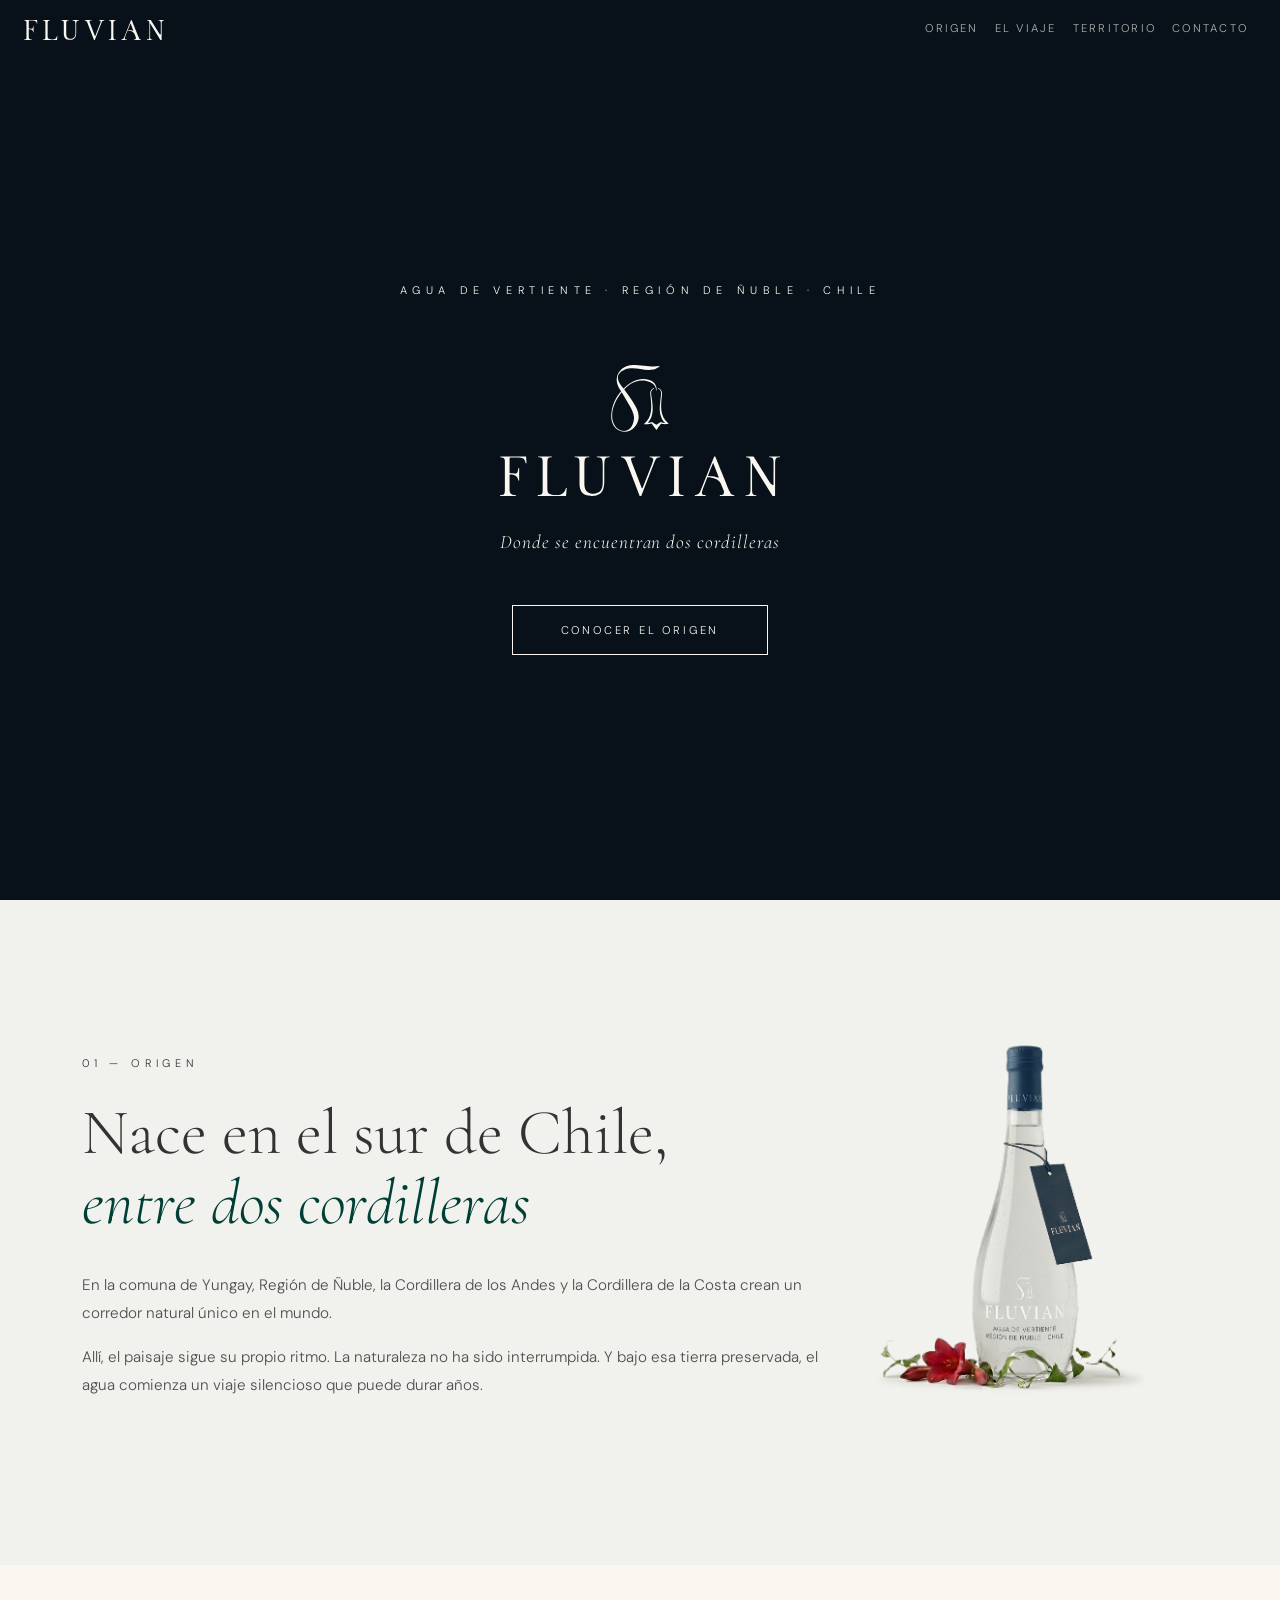
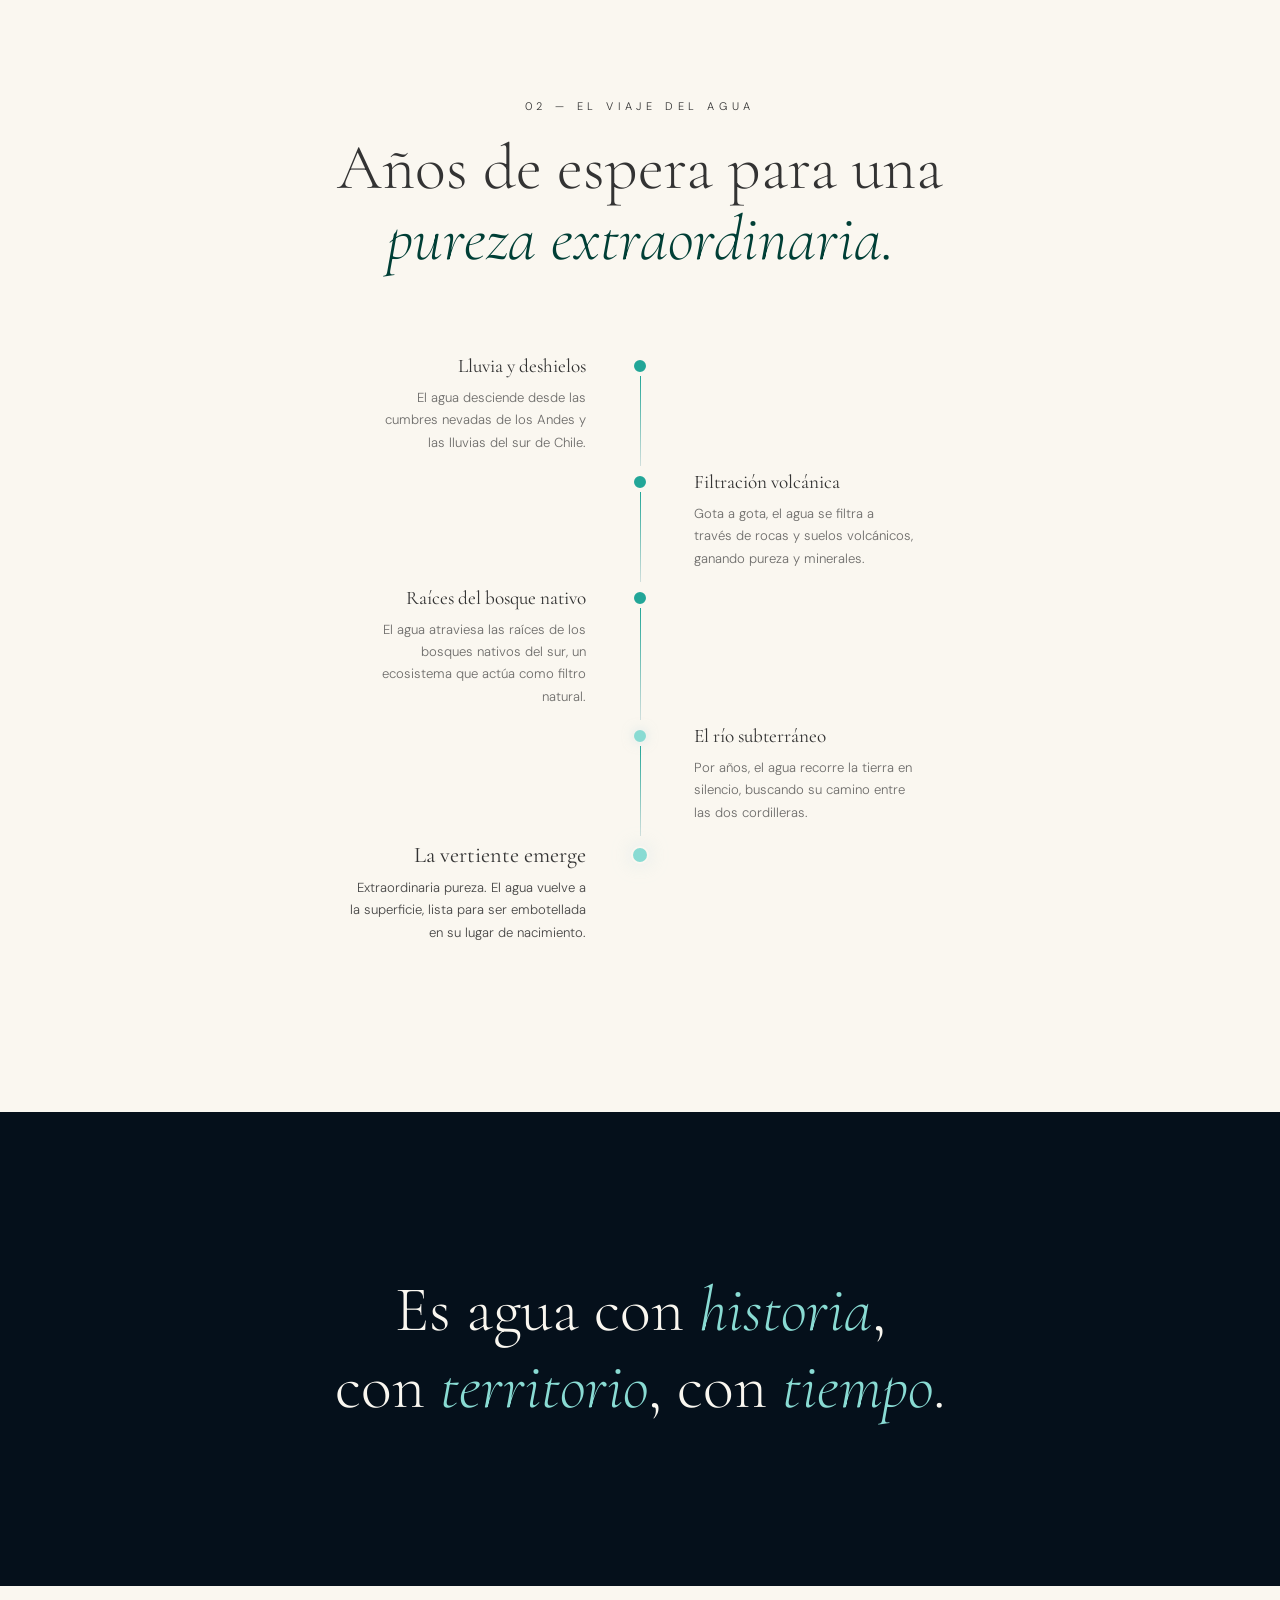
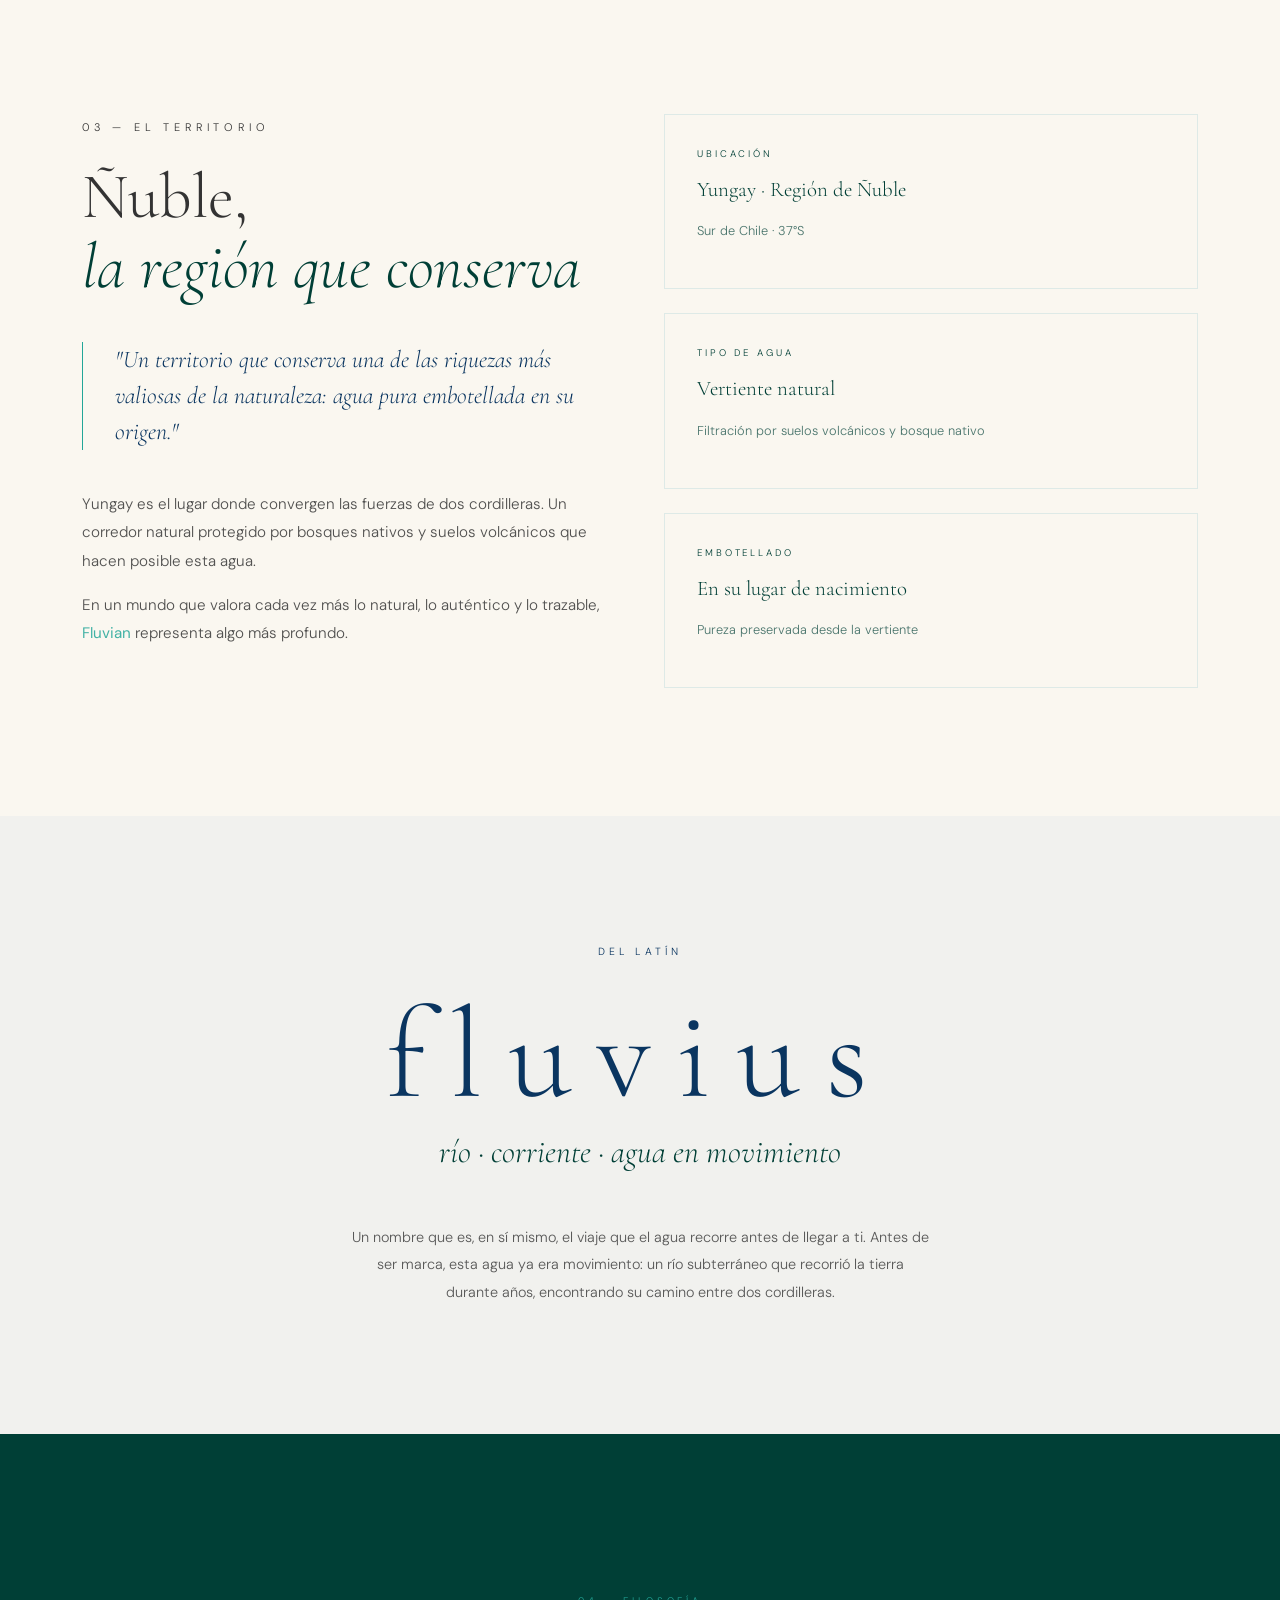
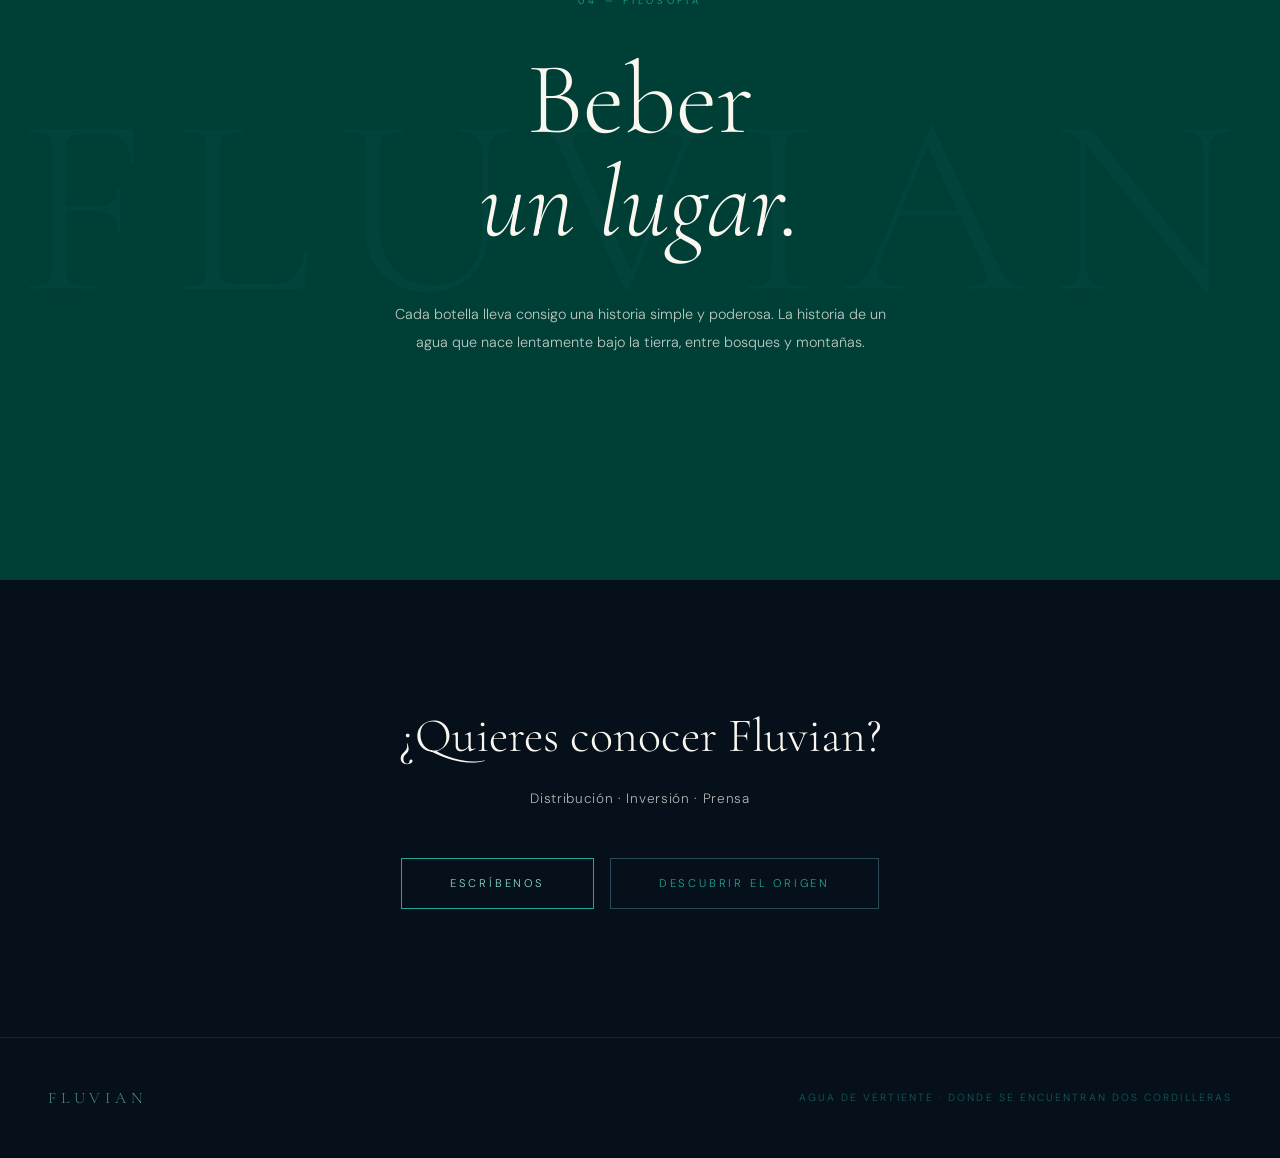
==== index.html @ 24d8fbe8 "Update index.html" ====
<!DOCTYPE html>
<html lang="es">
<head>
    <meta charset="UTF-8">
    <meta name="viewport" content="width=device-width, initial-scale=1.0">

    <!-- SEO Primary -->
    <title>Fluvian | Agua de Vertiente Natural · Yungay, Región de Ñuble, Chile</title>
    <meta name="description" content="Fluvian es agua de vertiente natural nacida en Yungay, Región de Ñuble, donde convergen la Cordillera de los Andes y la Cordillera de la Costa. Pureza preservada en su lugar de nacimiento.">
    <meta name="keywords" content="agua de vertiente, agua natural Chile, Fluvian, Yungay, Región de Ñuble, agua pura, agua premium Chile, agua embotellada origen, agua mineral Chile">
    <meta name="robots" content="index, follow">
    <link rel="canonical" href="https://fluvian.cl/">

    <!-- Open Graph -->
    <meta property="og:type" content="website">
    <meta property="og:title" content="Fluvian | Agua de Vertiente Natural · Yungay, Chile">
    <meta property="og:description" content="Agua de vertiente natural nacida donde convergen la Cordillera de los Andes y la Costa. Embotellada en su lugar de nacimiento en Yungay, Región de Ñuble.">
    <meta property="og:url" content="https://fluvian.cl/">
    <meta property="og:image" content="https://fluvian.cl/fluvian-logo.svg">
    <meta property="og:locale" content="es_CL">
    <meta property="og:site_name" content="Fluvian">

    <!-- Twitter Card -->
    <meta name="twitter:card" content="summary_large_image">
    <meta name="twitter:title" content="Fluvian | Agua de Vertiente Natural · Yungay, Chile">
    <meta name="twitter:description" content="Agua de vertiente natural nacida donde convergen la Cordillera de los Andes y la Costa. Embotellada en Yungay, Región de Ñuble.">
    <meta name="twitter:image" content="https://fluvian.cl/fluvian-logo.svg">

    <!-- Google Fonts -->
    <link rel="preconnect" href="https://fonts.googleapis.com">
    <link rel="preconnect" href="https://fonts.gstatic.com" crossorigin>
    <link href="https://fonts.googleapis.com/css2?family=Cormorant+Garamond:ital,wght@0,300;0,400;1,300;1,400&family=DM+Sans:wght@300;400&display=swap" rel="stylesheet">

    <!-- Bootstrap CSS -->
    <link href="https://cdn.jsdelivr.net/npm/bootstrap@5.3.0/dist/css/bootstrap.min.css" rel="stylesheet">
    <link rel="stylesheet" href="style.css">

    <!-- Structured Data -->
    <script type="application/ld+json">
    {
      "@context": "https://schema.org",
      "@type": "Product",
      "name": "Fluvian Agua de Vertiente",
      "description": "Agua de vertiente natural embotellada en Yungay, Región de Ñuble, Chile, donde convergen la Cordillera de los Andes y la Cordillera de la Costa.",
      "brand": {
        "@type": "Brand",
        "name": "Fluvian"
      },
      "manufacturer": {
        "@type": "Organization",
        "name": "Fluvian",
        "url": "https://fluvian.cl",
        "address": {
          "@type": "PostalAddress",
          "addressLocality": "Yungay",
          "addressRegion": "Región de Ñuble",
          "addressCountry": "CL"
        }
      },
      "url": "https://fluvian.cl"
    }
    </script>
</head>
<body>

    <!-- NAV -->
    <nav class="navbar navbar-expand-lg navbar-dark fixed-top" aria-label="Navegación principal">
        <div class="container-fluid px-4">
            <a class="navbar-brand" href="#" aria-label="Fluvian – Ir al inicio"><img src="fluvian.svg" alt="Fluvian" width="140" height="20"></a>
            <button class="navbar-toggler" type="button" data-bs-toggle="collapse" data-bs-target="#navbarNav"
                aria-controls="navbarNav" aria-expanded="false" aria-label="Abrir menú de navegación">
                <span class="navbar-toggler-icon"></span>
            </button>
            <div class="collapse navbar-collapse" id="navbarNav">
                <ul class="navbar-nav ms-auto">
                    <li class="nav-item"><a class="nav-link" href="#origen">Origen</a></li>
                    <li class="nav-item"><a class="nav-link" href="#viaje">El viaje</a></li>
                    <li class="nav-item"><a class="nav-link" href="#territorio">Territorio</a></li>
                    <li class="nav-item"><a class="nav-link" href="#cta">Contacto</a></li>
                </ul>
            </div>
        </div>
    </nav>

    <!-- HERO -->
    <section id="hero" aria-label="Portada Fluvian">
        <div class="hero-bg" aria-hidden="true"></div>
        <video class="hero-video" src="hero-wa.mp4" autoplay muted loop playsinline aria-hidden="true"></video>
        <div class="hero-overlay" aria-hidden="true"></div>
        <div class="hero-content">
            <span class="hero-label">Agua de Vertiente · Región de Ñuble · Chile</span>
            <h1>
                <img src="fluvian-logo.svg" width="280" height="131"
                    alt="Fluvian – Agua de Vertiente Natural, Yungay, Región de Ñuble, Chile">
            </h1>
            <p class="hero-sub">Donde se encuentran dos cordilleras</p>
            <a href="#origen" class="btn-fluvian">Conocer el origen</a>
        </div>
    </section>

    <!-- ORIGEN -->
    <section id="origen" aria-labelledby="origen-titulo">
        <div class="container">
            <div class="row align-items-center">
                <div class="reveal col-md-8">
                    <span class="section-num">01 — Origen</span>
                    <h2 id="origen-titulo" class="section-title">Nace en el sur de Chile,<br><em>entre dos cordilleras</em></h2>
                    <p class="body-text">En la comuna de Yungay, Región de Ñuble, la Cordillera de los Andes y la Cordillera de la Costa crean un corredor natural único en el mundo.</p>
                    <p class="body-text mt-3">Allí, el paisaje sigue su propio ritmo. La naturaleza no ha sido interrumpida. Y bajo esa tierra preservada, el agua comienza un viaje silencioso que puede durar años.</p>
                </div>
                <div class="reveal col-md-4 mt-4 mt-md-0">
                    <img src="botella-agua.png"
                        alt="Botella de agua Fluvian – vertiente natural de Yungay, Región de Ñuble"
                        class="img-fluid">
                </div>
            </div>
        </div>
    </section>

    <!-- VIAJE -->
    <section id="viaje" aria-labelledby="viaje-titulo">
        <div class="container">
            <div class="journey-header reveal text-center">
                <span class="section-num d-block mb-3">02 — El viaje del agua</span>
                <h2 id="viaje-titulo" class="section-title mx-auto" style="max-width:700px;">
                  Años de espera para una <em>pureza extraordinaria.</em>
            </div>
            



            <div class="journey-steps">

                <div class="step reveal">
                    <div class="step-text">
                        <p class="step-title">Lluvia y deshielos</p>
                        <p class="step-desc">El agua desciende desde las cumbres nevadas de los Andes y las lluvias del sur de Chile.</p>
                    </div>
                    <div class="step-center">
                        <div class="step-dot"></div>
                        <div class="step-line"></div>
                    </div>
                    <div class="step-empty"></div>
                </div>

                <div class="step reveal" style="transition-delay: 0.15s;">
                    <div class="step-empty"></div>
                    <div class="step-center">
                        <div class="step-dot"></div>
                        <div class="step-line"></div>
                    </div>
                    <div class="step-text">
                        <p class="step-title">Filtración volcánica</p>
                        <p class="step-desc">Gota a gota, el agua se filtra a través de rocas y suelos volcánicos, ganando pureza y minerales.</p>
                    </div>
                </div>

                <div class="step reveal" style="transition-delay: 0.3s;">
                    <div class="step-text">
                        <p class="step-title">Raíces del bosque nativo</p>
                        <p class="step-desc">El agua atraviesa las raíces de los bosques nativos del sur, un ecosistema que actúa como filtro natural.</p>
                    </div>
                    <div class="step-center">
                        <div class="step-dot"></div>
                        <div class="step-line"></div>
                    </div>
                    <div class="step-empty"></div>
                </div>

                <div class="step reveal" style="transition-delay: 0.45s;">
                    <div class="step-empty"></div>
                    <div class="step-center">
                        <div class="step-dot step-dot--frost"></div>
                        <div class="step-line"></div>
                    </div>
                    <div class="step-text">
                        <p class="step-title">El río subterráneo</p>
                        <p class="step-desc">Por años, el agua recorre la tierra en silencio, buscando su camino entre las dos cordilleras.</p>
                    </div>
                </div>

                <div class="step reveal" style="transition-delay: 0.6s;">
                    <div class="step-text pb-4">
                        <p class="step-title step-title--lg">La vertiente emerge</p>
                        <p class="step-desc step-desc--wide">Extraordinaria pureza. El agua vuelve a la superficie, lista para ser embotellada en su lugar de nacimiento.</p>
                    </div>
                    <div class="step-center">
                        <div class="step-dot step-dot--final"></div>
                    </div>
                    <div class="step-empty"></div>
                </div>

            </div>
        </div>
    </section>

    <!-- VERTIENTE -->
    <section id="vertiente" aria-label="Declaración de marca"
        style="background-image: url(bg-section.png); background-attachment: fixed; background-size: cover; position:relative">
       
      <div class="vertiente-overlay" aria-hidden="true"></div>
        <div class="container text-center">
            <p class="statement reveal">
          
               Es agua con <em>historia</em>,<br>con <em>territorio</em>, con <em>tiempo</em>.
            </p>
      
        </div>
    </section>

    <!-- TERRITORIO -->
    <section id="territorio" aria-labelledby="territorio-titulo" >
        <div class="container">
            <div class="row g-5 align-items-start">
                <div class="reveal col-md-6">
                    <span class="section-num">03 — El territorio</span>
                    <h2 id="territorio-titulo" class="section-title" >Ñuble,<br><em >la región que conserva</em></h2>
                    <div class="quote-block" >
                        <p >"Un territorio que conserva una de las riquezas más valiosas de la naturaleza: agua pura embotellada en su origen."</p>
                    </div>
                    <p class="body-text" >Yungay es el lugar donde convergen las fuerzas de dos cordilleras. Un corredor natural protegido por bosques nativos y suelos volcánicos que hacen posible esta agua.</p>
                    <p class="body-text mt-3">En un mundo que valora cada vez más lo natural, lo auténtico y lo trazable, <strong class="text-frost">Fluvian</strong> representa algo más profundo.</p>
                </div>
                <div class="reveal col-md-6 d-flex flex-column gap-4" style="transition-delay: 0.2s;">
                    <div class="info-card">
                        <span class="info-card__label">Ubicación</span>
                        <p class="info-card__title">Yungay · Región de Ñuble</p>
                        <p class="info-card__sub">Sur de Chile · 37°S</p>
                    </div>
                    <div class="info-card">
                        <span class="info-card__label">Tipo de agua</span>
                        <p class="info-card__title">Vertiente natural</p>
                        <p class="info-card__sub">Filtración por suelos volcánicos y bosque nativo</p>
                    </div>
                    <div class="info-card">
                        <span class="info-card__label">Embotellado</span>
                        <p class="info-card__title">En su lugar de nacimiento</p>
                        <p class="info-card__sub">Pureza preservada desde la vertiente</p>
                    </div>
                </div>
            </div>
        </div>
    </section>

    <!-- ETIMOLOGÍA -->
    <section id="etimologia" aria-label="Etimología de Fluvian" style="background-image: lin;">
        <div class="container text-center">
            <div class="reveal">
                <p class="etim-latin">Del latín</p>
                <h2 class="etim-word">fluvius</h2>
                <p class="etim-def">río · corriente · agua en movimiento</p>
                <p class="etim-body">Un nombre que es, en sí mismo, el viaje que el agua recorre antes de llegar a ti. Antes de ser marca, esta agua ya era movimiento: un río subterráneo que recorrió la tierra durante años, encontrando su camino entre dos cordilleras.</p>
            </div>
        </div>
    </section>

    <!-- FILOSOFÍA -->
    <section id="filosofia" aria-labelledby="filosofia-titulo">
        <div class="container filosofia-inner text-center">
            <div class="reveal">
                <span class="beber-label">04 — Filosofía</span>
                <h2 id="filosofia-titulo" class="beber-statement">Beber<br><em>un lugar.</em></h2>
                <p class="beber-sub mx-auto">Cada botella lleva consigo una historia simple y poderosa. La historia de un agua que nace lentamente bajo la tierra, entre bosques y montañas.</p>
            </div>
        </div>
    </section>

    <!-- CTA -->
    <section id="cta" aria-label="Contacto y distribución">
        <div class="container text-center">
            <div class="reveal">
                <h2 class="cta-title">¿Quieres conocer Fluvian?</h2>
                <p class="cta-sub">Distribución · Inversión · Prensa</p>
                <div class="d-flex flex-wrap gap-3 justify-content-center">
                    <a href="/cdn-cgi/l/email-protection#8cefe3e2f8edeff8e3cceae0f9fae5ede2a2efe0"
                        class="cta-btn">Escríbenos</a>
                    <a href="#origen" class="cta-btn cta-btn--secondary">Descubrir el origen</a>
                </div>
            </div>
        </div>
    </section>

    <!-- FOOTER -->
    <footer class="d-flex align-items-center justify-content-between flex-wrap gap-3">
        <span class="footer-logo">FLUVIAN</span>
        <span class="footer-tagline">Agua de Vertiente · Donde se encuentran dos cordilleras</span>
    </footer>

    <script data-cfasync="false" src="/cdn-cgi/scripts/5c5dd728/cloudflare-static/email-decode.min.js"></script>
    <script>
        // Scroll reveal
        const reveals = document.querySelectorAll('.reveal');
        const observer = new IntersectionObserver((entries) => {
            entries.forEach(e => {
                if (e.isIntersecting) e.target.classList.add('visible');
            });
        }, { threshold: 0.12, rootMargin: '0px 0px -40px 0px' });
        reveals.forEach(el => observer.observe(el));

        // Nav bg on scroll
        const nav = document.querySelector('nav');
        window.addEventListener('scroll', () => {
            if (window.scrollY > 80) {
                nav.style.background = 'rgba(8,17,26,0.92)';
                nav.style.backdropFilter = 'blur(12px)';
                nav.style.borderBottom = '1px solid rgba(111,180,194,0.08)';
                nav.style.transition = 'all 0.4s ease';
            } else {
                nav.style.background = 'transparent';
                nav.style.backdropFilter = 'none';
                nav.style.borderBottom = 'none';
            }
        });
    </script>
    <script src="https://cdn.jsdelivr.net/npm/bootstrap@5.3.0/dist/js/bootstrap.bundle.min.js"></script>
</body>
</html>
---- style.css ----
*,
*::before,
*::after {
  box-sizing: border-box;
  margin: 0;
  padding: 0;
}

:root {
  --ink: #05101b;
  --deep: #333333;
  --slate: #0a3560;
    --green: #003f36;
  --teal: #22a698;
  --glass: #22a698;
  --frost: #89dbd3;
  --cream: #faf7f0;
  --warm: #faf7f0;
  --white: #faf7f0;
  --serif: 'Cormorant Garamond', Georgia, serif;
  --sans: 'DM Sans', sans-serif;
}

html {
  scroll-behavior: smooth;
}

body {
  background: var(--ink);
  color: var(--cream);
  font-family: var(--sans);
  font-weight: 300;
  overflow-x: hidden;
}

/* ── CUSTOM BUTTON ── */
.btn-fluvian {
  display: inline-block;
  padding: 1rem 3rem;
  border: 1px solid var(--cream);
  color: var(--cream);
  font-family: var(--sans);
  font-size: 0.7rem;
  letter-spacing: 0.25em;
  text-transform: uppercase;
  text-decoration: none;
  transition: background 0.4s, color 0.4s;
  cursor: pointer;
  background: transparent;
  margin-top: 2rem;
}

/* ── NAV – brand overrides over Bootstrap ── */
nav {
  padding: 1.5rem 3rem;
  mix-blend-mode: normal;
}

.navbar-brand {
  font-family: var(--serif);
  font-size: 1.25rem;
  letter-spacing: 0.35em;
  color: var(--white) !important;
  font-weight: 400;
}

.navbar-nav .nav-link {
  font-family: var(--sans);
  font-size: 0.7rem;
  letter-spacing: 0.2em;
  text-transform: uppercase;
  color: var(--white) !important;
  opacity: 0.7;
  transition: opacity 0.3s;
}

.navbar-nav .nav-link:hover {
  opacity: 1;
}

/* ── HERO ── */
#hero {
  min-height: 100vh;
  display: flex;
  flex-direction: column;
  align-items: center;
  justify-content: center;
  position: relative;
  overflow: hidden;
  text-align: center;
  padding: 6rem 2rem 4rem;
}

.hero-bg {
  position: absolute;
  inset: 0;
  background: #08111a;
}

.hero-video {
  position: absolute;
  inset: 0;
  width: 100%;
  height: 100%;
  object-fit: cover;
  opacity: 0.55;
  z-index: 0;
}

.hero-overlay {
  position: absolute;
  inset: 0;
  opacity: 0;
  background: linear-gradient(to bottom,
      rgba(8, 17, 26, 0.3) 0%,
      rgba(8, 17, 26, 0.1) 40%,
      rgba(8, 17, 26, 0.6) 80%,
      rgba(8, 17, 26, 0.95) 100%);
  z-index: 1;
}

.hero-content {
  position: relative;
  z-index: 2;
}

.hero-label {
  font-family: var(--sans);
  font-size: 16px;
  letter-spacing: 0.35em;
  text-transform: uppercase;
  color: var(--cream);
  font-variant: all-small-caps;
  margin-bottom: 4rem;
  display: block;
  animation: fadeUp 1.2s ease forwards;
  animation-delay: 0.2s;
  opacity: 0;
}

.hero-sub {
  font-family: var(--serif);
  font-size: clamp(18px, 1.5vw, 32px);
  font-weight: 300;
  font-style: italic;
  color: var(--cream);
  margin-top: 2rem;
  letter-spacing: 0.05em;
  animation: fadeUp 1.4s ease forwards;
  animation-delay: 0.9s;
  opacity: 0;
}

@keyframes fadeUp {
  from {
    opacity: 0;
    transform: translateY(24px);
  }

  to {
    opacity: 1;
    transform: translateY(0);
  }
}

/* ── SECTIONS COMMON ── */
section {
  position: relative;
}

.reveal {
  opacity: 0;
  transform: translateY(32px);
  transition: opacity 0.9s ease, transform 0.9s ease;
}

.reveal.visible {
  opacity: 1;
  transform: translateY(0);
}

.section-num {
  font-family: var(--sans);
  font-size: 16px;
  font-variant: all-small-caps;
  letter-spacing: 0.3em;
  text-transform: uppercase;
  color: var(--deep);
  margin-bottom: 1.5rem;
  display: block;
}

.section-title {
  font-family: var(--serif);
  font-size: clamp(2.5rem, 5vw, 4rem);
  font-weight: 300;
  line-height: 1.1;
  color: var(--deep);
  margin-bottom: 2rem;
}

.section-title em {
  font-style: italic;
  color: var(--green);
}

.body-text {
  font-family: var(--sans);
  font-size: 0.95rem;
  line-height: 1.85;
  color: var(--deep);
  opacity: 0.85;
}

/* ── ORIGEN ── */
#origen {
  padding: 8rem 2rem;
  background: rgb(241, 241, 238);
}

/* ── VIAJE ── */
#viaje {
  padding: 8rem 2rem;
  background: var(--cream);
}

.journey-header {
  margin-bottom: 5rem;
}

.journey-steps {
  display: flex;
  flex-direction: column;
  align-items: center;
  gap: 0;
  max-width: 700px;
  margin: 0 auto;
}

.step {
  display: grid;
  grid-template-columns: 1fr 60px 1fr;
  gap: 0 1.5rem;
  align-items: stretch;
  width: 100%;
}

.step:nth-child(odd) .step-text {
  grid-column: 1;
  text-align: right;
}

.step:nth-child(odd) .step-center {
  grid-column: 2;
}

.step:nth-child(odd) .step-empty {
  grid-column: 3;
}

.step:nth-child(even) .step-empty {
  grid-column: 1;
}

.step:nth-child(even) .step-center {
  grid-column: 2;
}

.step:nth-child(even) .step-text {
  grid-column: 3;
  text-align: left;
}

.step-center {
  display: flex;
  flex-direction: column;
  align-items: center;
  align-self: stretch;
}

.step-dot {
  width: 12px;
  height: 12px;
  border-radius: 50%;
  background: var(--teal);
  border: 2px solid var(--glass);
  flex-shrink: 0;
  position: relative;
  z-index: 2;
  margin-top: 6px;
}

/* Step dot modifiers */
.step-dot--frost {
  background: var(--frost);
  border-color: var(--frost);
  box-shadow: 0 0 12px rgba(184, 216, 226, 0.5);
}

.step-dot--final {
  background: var(--frost);
  border-color: var(--white);
  width: 18px;
  height: 18px;
  box-shadow: 0 0 20px rgba(184, 216, 226, 0.4);
}

.step-line {
  width: 1px;
  flex: 1;
  min-height: 60px;
  background: linear-gradient(to bottom, var(--teal), rgba(46, 125, 140, 0.2));
  margin: 4px 0;
}

.step:last-child .step-line {
  display: none;
}

.step-title {
  font-family: var(--serif);
  font-size: 1.2rem;
  font-weight: 400;
  color: var(--deep);
  margin-bottom: 0.5rem;
  line-height: 1.3;
}

.step-title--lg {
  font-size: 1.4rem;
}

.step-desc {
  font-family: var(--sans);
  font-size: 0.82rem;
  line-height: 1.7;
  color: var(--deep);
  opacity: 0.7;
  max-width: 220px;
}

.step-desc--wide {
  opacity: 0.9;
  max-width: 240px;
}

.step:nth-child(odd) .step-desc {
  margin-left: auto;
}

/* ── VERTIENTE (statement) ── */
#vertiente {
  padding: 10rem 2rem;
  text-align: center;
  position: relative;
  overflow: hidden;
}

.statement {
  font-family: var(--serif);
  font-size: clamp(2rem, 5vw, 4.5rem);
  font-weight: 300;
  line-height: 1.2;
  color: var(--white);
  max-width: 900px;
  margin: 0 auto;
  position: relative;
  z-index: 1;
}

.statement em {
  font-style: italic;
  color: var(--frost);
}

.statement-sub {
  font-family: var(--sans);
  font-size: 0.9rem;
  letter-spacing: 0.12em;
  color: var(--glass);
  margin-top: 3rem;
  position: relative;
  z-index: 1;
}

/* ── TERRITORIO ── */
#territorio {
  padding: 8rem 2rem;
  background: var(--cream);
}

.quote-block {
  border-left: 1px solid var(--teal);
  padding-left: 2rem;
  margin: 2.5rem 0;
}

.quote-block p {
  font-family: var(--serif);
  font-size: 1.5rem;
  font-style: italic;
  font-weight: 300;
  line-height: 1.5;
  color: var(--slate);
}

/* Info cards (replaces inline styles in territorio) */
.info-card {
  border: 1px solid rgba(111, 180, 194, 0.2);
  padding: 2rem;
}

.info-card__label {
  font-family: var(--sans);
  font-size: 0.6rem;
  letter-spacing: 0.3em;
  text-transform: uppercase;
  color: var(--green);
  display: block;
  margin-bottom: 0.8rem;
}

.info-card__title {
  font-family: var(--serif);
  font-size: 1.3rem;
  color: var(--green);}

.info-card__sub {
  font-family: var(--sans);
  font-size: 0.8rem;
  color: var(--green);
    opacity: 0.7;
  margin-top: 0.5rem;
}

/* Utility: frost-colored text */
.text-frost {
  color: var(--teal) !important;
  font-weight: 400;
}

/* ── ETIMOLOGÍA ── */
#etimologia {
  padding: 8rem 2rem;
  background: rgb(241, 241, 238);
    text-align: center;
}

.etim-word {
  font-family: var(--serif);
  font-size: clamp(4rem, 10vw, 8rem);
  font-weight: 300;
  letter-spacing: 0.2em;
  color: var(--slate);
  line-height: 1;
  margin-bottom: 0.5rem;
}

.etim-latin {
  font-family: var(--sans);
  font-size: 0.65rem;
  letter-spacing: 0.4em;
  text-transform: uppercase;
  color: var(--slate);
  margin-bottom: 2rem;
}

.etim-def {
  font-family: var(--serif);
  font-size: clamp(1.3rem, 3vw, 2rem);
  font-weight: 300;
  font-style: italic;
  color: var(--green);
  margin-bottom: 3rem;
}

.etim-body {
  font-family: var(--sans);
  font-size: 0.9rem;
  line-height: 1.9;
  color: var(--deep);
  opacity: 0.8;
  max-width: 580px;
  margin: 0 auto;
}

/* ── FILOSOFÍA ── */
#filosofia {
  padding: 10rem 2rem;
  text-align: center;
  background: var(--green);
  position: relative;
  overflow: hidden;
}

#filosofia::after {
  content: 'FLUVIAN';
  position: absolute;
  font-family: var(--serif);
  font-size: 20vw;
  font-weight: 300;
  letter-spacing: 0.1em;
  color: rgba(111, 180, 194, 0.04);
  top: 50%;
  left: 50%;
  transform: translate(-50%, -50%);
  white-space: nowrap;
  pointer-events: none;
  z-index: 0;
}

.filosofia-inner {
  position: relative;
  z-index: 1;
}

.beber-label {
  font-family: var(--sans);
  font-size: 0.6rem;
  letter-spacing: 0.4em;
  text-transform: uppercase;
  color: var(--glass);
  margin-bottom: 2.5rem;
  display: block;
}

.beber-statement {
  font-family: var(--serif);
  font-size: clamp(3rem, 8vw, 7rem);
  font-weight: 300;
  line-height: 1.0;
  color: var(--white);
  margin-bottom: 3rem;
}

.beber-sub {
  font-family: var(--sans);
  font-size: 0.9rem;
  line-height: 1.9;
  color: var(--warm);
  opacity: 0.75;
  max-width: 500px;
  margin-bottom: 4rem;
}

/* ── CTA ── */
#cta {
  padding: 8rem 2rem;
  text-align: center;
  background:  var(--ink);
}

.cta-title {
  font-family: var(--serif);
  font-size: clamp(2rem, 4vw, 3rem);
  font-weight: 300;
  color: var(--white);
  margin-bottom: 1.5rem;
}

.cta-sub {
  font-family: var(--sans);
  font-size: 0.85rem;
  color: var(--warm);
  opacity: 0.7;
  margin-bottom: 3rem;
  letter-spacing: 0.05em;
}

.cta-btn {
  display: inline-block;
  padding: 1rem 3rem;
  border: 1px solid var(--glass);
  color: var(--frost);
  font-family: var(--sans);
  font-size: 0.7rem;
  letter-spacing: 0.25em;
  text-transform: uppercase;
  text-decoration: none;
  transition: background 0.4s, color 0.4s;
  cursor: pointer;
  background: transparent;
}

.cta-btn:hover {
  background: rgba(111, 180, 194, 0.12);
  color: var(--white);
}

.cta-btn--secondary {
  border-color: rgba(111, 180, 194, 0.35);
  color: var(--glass);
}

/* ── FOOTER ── */
footer {
  padding: 3rem;
  border-top: 1px solid rgba(111, 180, 194, 0.12);
}

.footer-logo {
  font-family: var(--serif);
  font-size: 1rem;
  letter-spacing: 0.3em;
  color: var(--frost);
  opacity: 0.6;
}

.footer-tagline {
  font-family: var(--sans);
  font-size: 0.65rem;
  letter-spacing: 0.2em;
  text-transform: uppercase;
  color: var(--glass);
  opacity: 0.5;
}

/* ── RESPONSIVE ── */
@media (max-width: 768px) {
  nav {
    padding: 1.2rem 1.5rem;
  }

  .step {
    grid-template-columns: 40px 1fr;
    gap: 0;
  }

  .step:nth-child(odd) .step-text,
  .step:nth-child(even) .step-text {
    grid-column: 2;
    text-align: left;
    padding: 0.25rem 0 1.5rem;
  }

  .step:nth-child(odd) .step-center,
  .step:nth-child(even) .step-center {
    grid-column: 1;
    grid-row: 1;
  }

  .step:nth-child(odd) .step-text,
  .step:nth-child(even) .step-text {
    grid-row: 1;
  }

  .step-empty {
    display: none !important;
  }

  .step-desc,
  .step:nth-child(odd) .step-desc {
    margin-left: 0;
    max-width: 100%;
  }

  footer {
    flex-direction: column;
    text-align: center;
  }
}
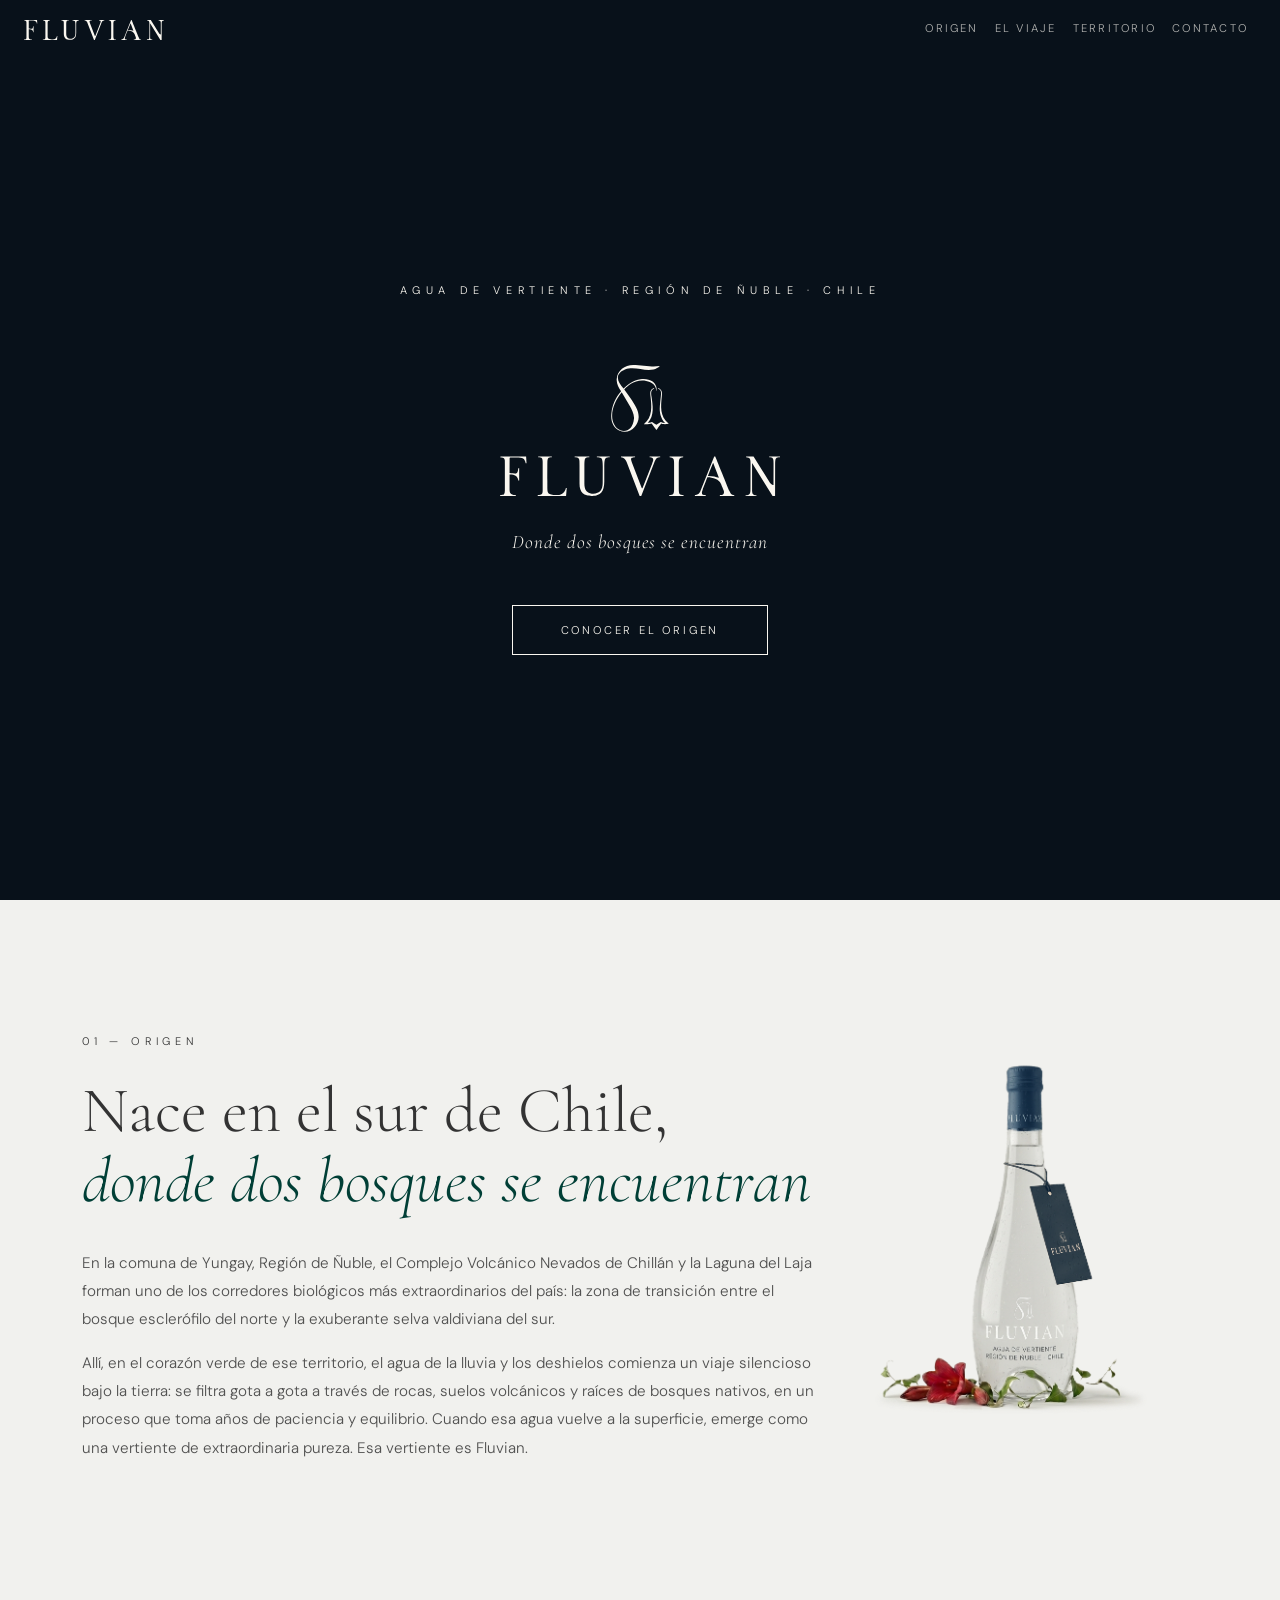
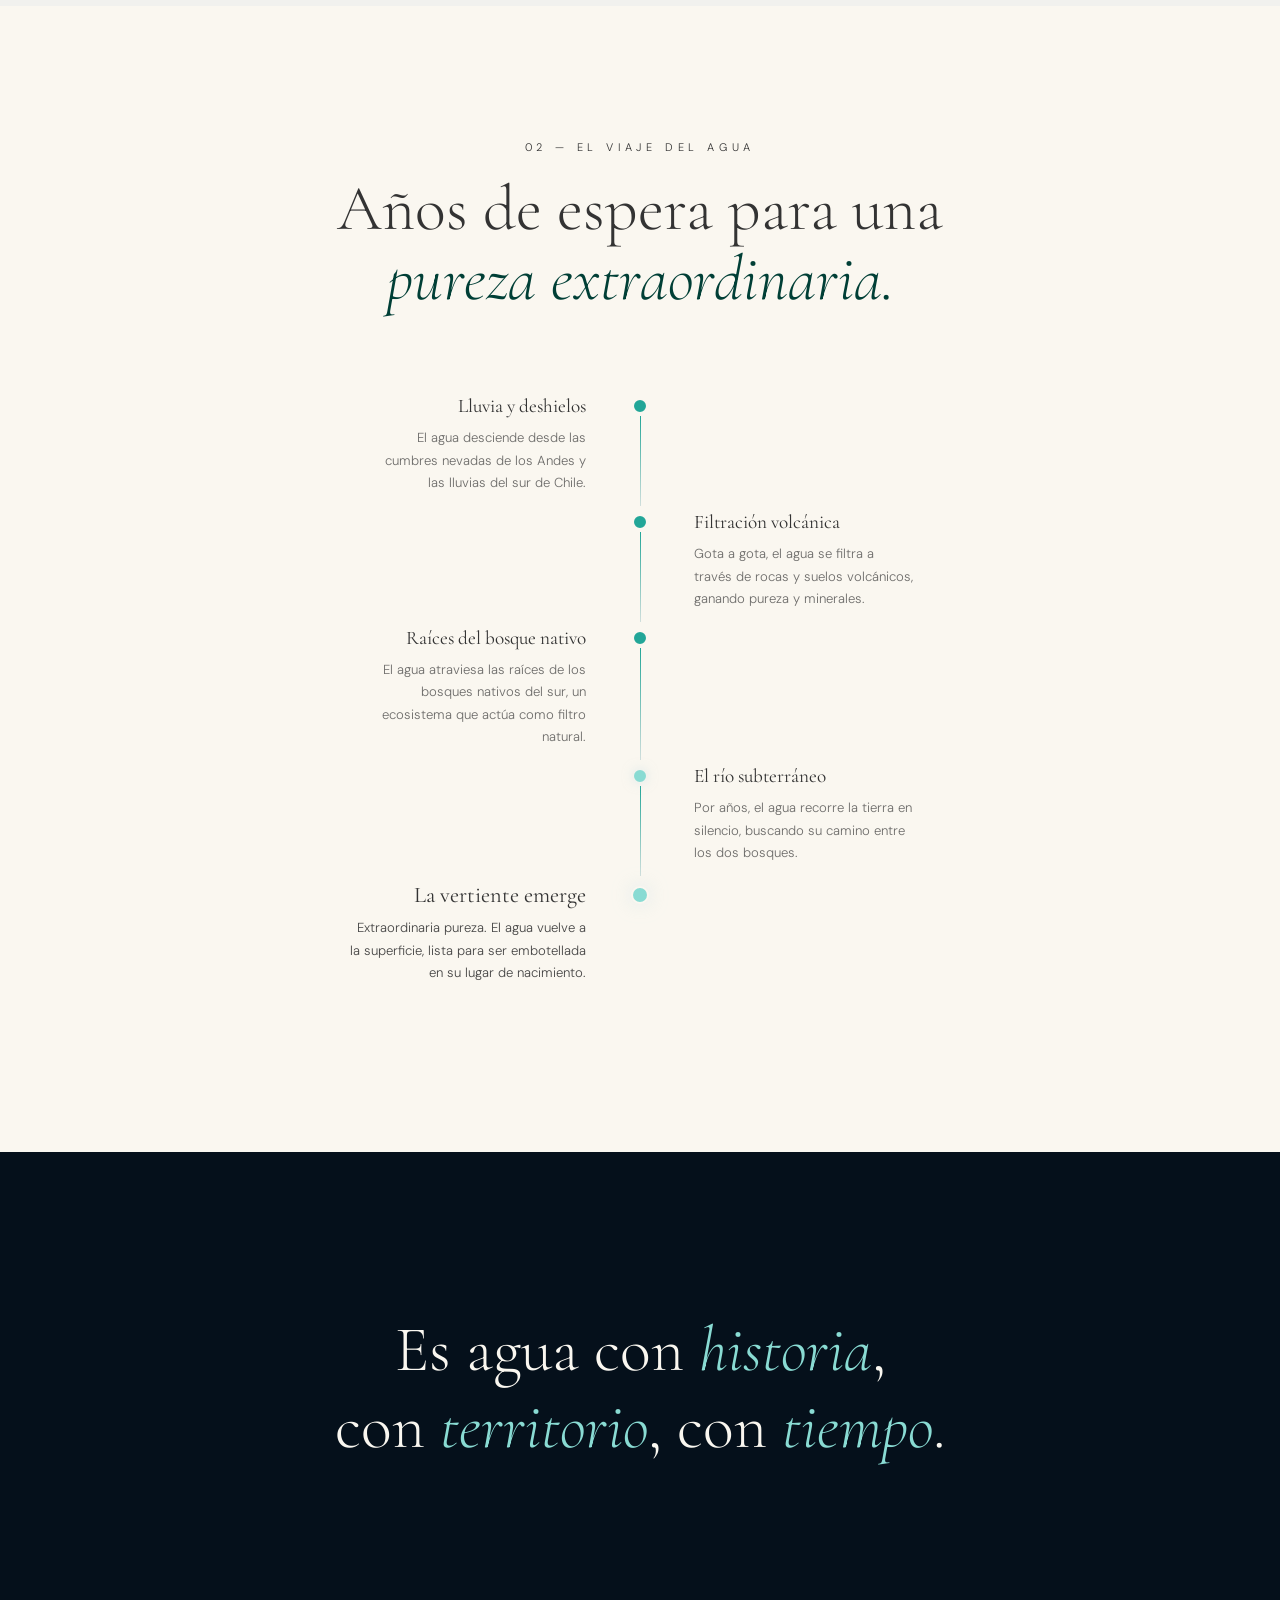
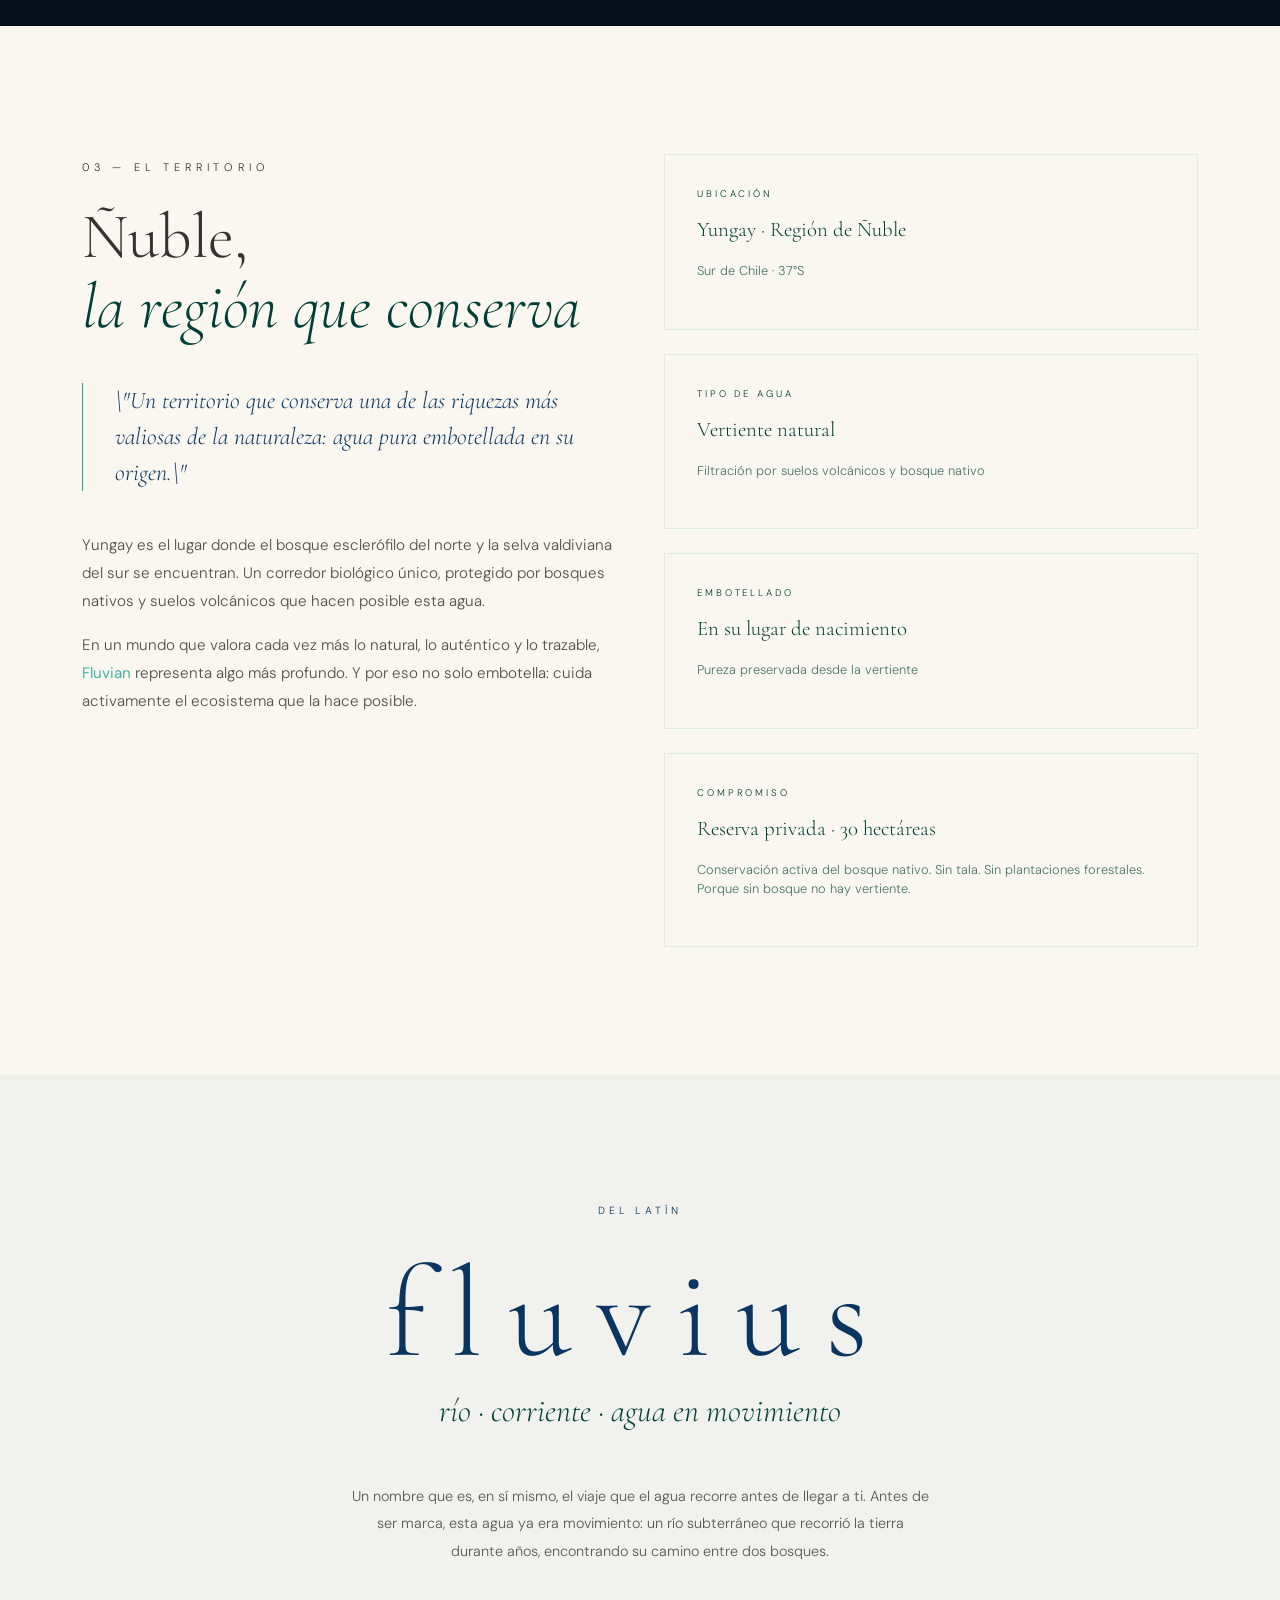
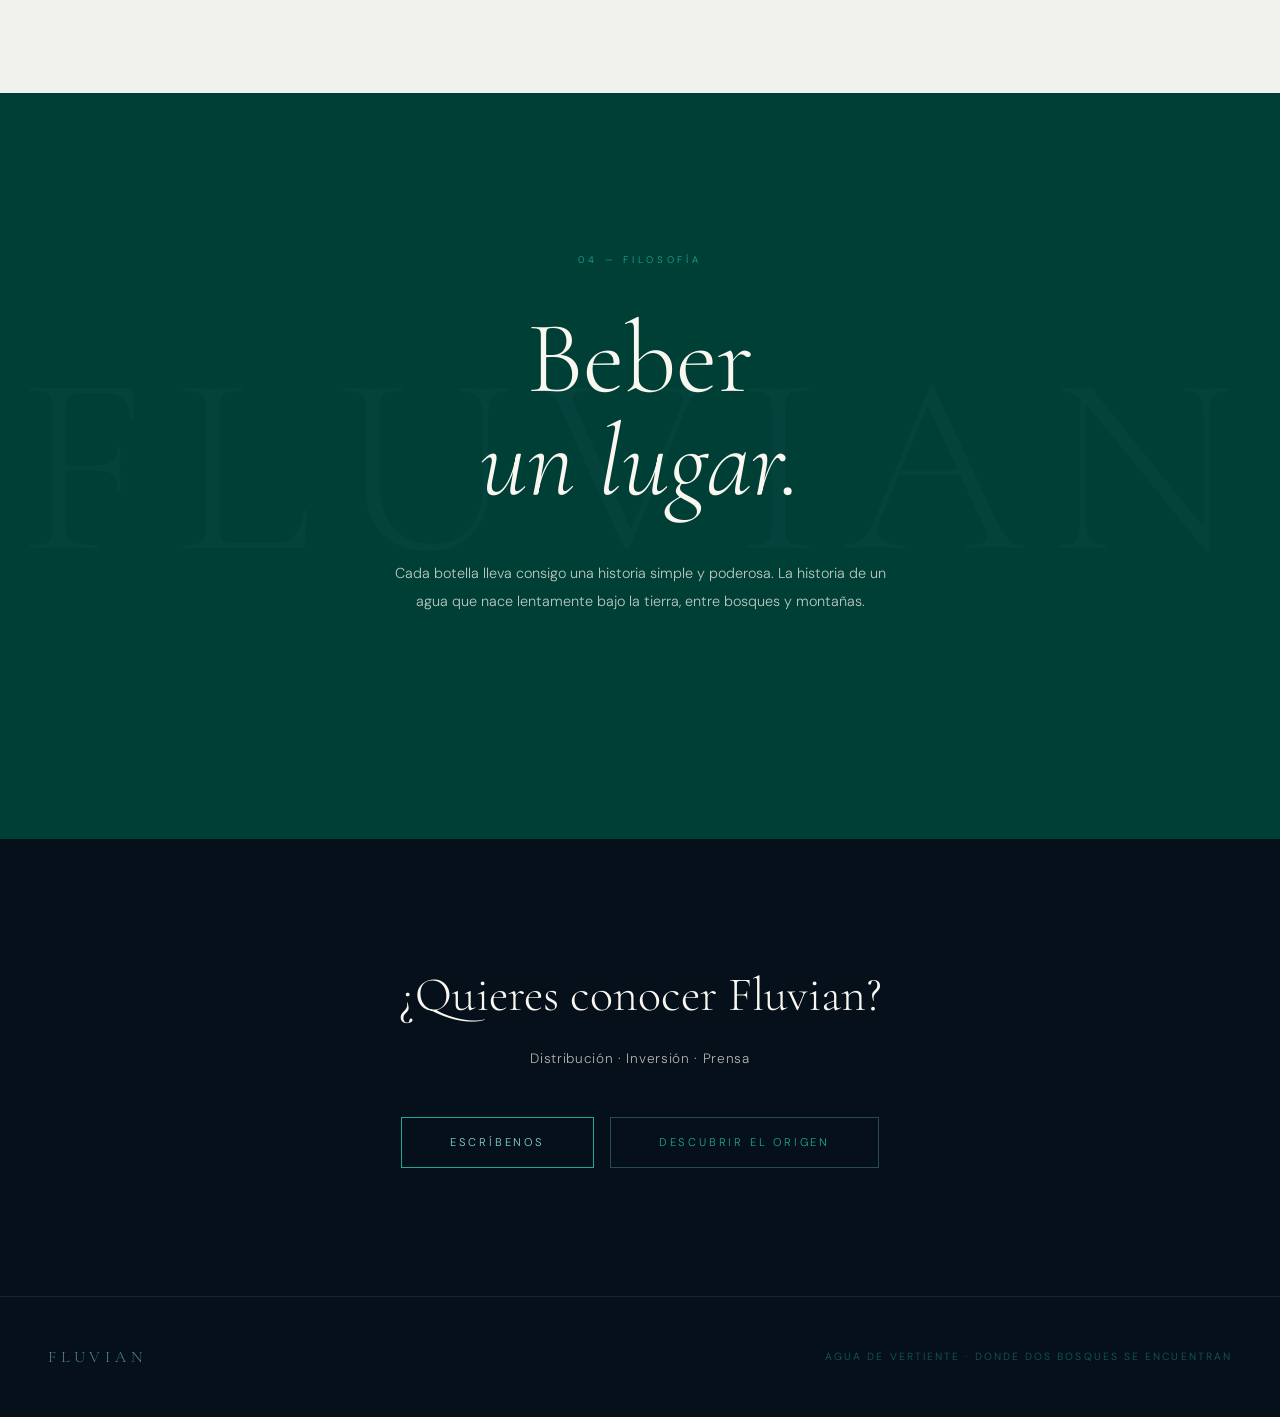
==== commit 23d7f1ca: "Actualizar secciones Origen y Territorio: narrativa de dos bosques y compromiso de conservación" ====
--- a/index.html
+++ b/index.html
@@ -6,7 +6,7 @@
 
     <!-- SEO Primary -->
     <title>Fluvian | Agua de Vertiente Natural · Yungay, Región de Ñuble, Chile</title>
-    <meta name="description" content="Fluvian es agua de vertiente natural nacida en Yungay, Región de Ñuble, donde convergen la Cordillera de los Andes y la Cordillera de la Costa. Pureza preservada en su lugar de nacimiento.">
+    <meta name="description" content="Fluvian es agua de vertiente natural nacida en Yungay, Región de Ñuble, donde el bosque esclerófilo del norte y la selva valdiviana del sur se encuentran. Pureza preservada en su lugar de nacimiento.">
     <meta name="keywords" content="agua de vertiente, agua natural Chile, Fluvian, Yungay, Región de Ñuble, agua pura, agua premium Chile, agua embotellada origen, agua mineral Chile">
     <meta name="robots" content="index, follow">
     <link rel="canonical" href="https://fluvian.cl/">
@@ -14,7 +14,7 @@
     <!-- Open Graph -->
     <meta property="og:type" content="website">
     <meta property="og:title" content="Fluvian | Agua de Vertiente Natural · Yungay, Chile">
-    <meta property="og:description" content="Agua de vertiente natural nacida donde convergen la Cordillera de los Andes y la Costa. Embotellada en su lugar de nacimiento en Yungay, Región de Ñuble.">
+    <meta property="og:description" content="Agua de vertiente natural nacida donde el bosque esclerófilo y la selva valdiviana se encuentran. Embotellada en su lugar de nacimiento en Yungay, Región de Ñuble.">
     <meta property="og:url" content="https://fluvian.cl/">
     <meta property="og:image" content="https://fluvian.cl/fluvian-logo.svg">
     <meta property="og:locale" content="es_CL">
@@ -23,7 +23,7 @@
     <!-- Twitter Card -->
     <meta name="twitter:card" content="summary_large_image">
     <meta name="twitter:title" content="Fluvian | Agua de Vertiente Natural · Yungay, Chile">
-    <meta name="twitter:description" content="Agua de vertiente natural nacida donde convergen la Cordillera de los Andes y la Costa. Embotellada en Yungay, Región de Ñuble.">
+    <meta name="twitter:description" content="Agua de vertiente natural nacida donde el bosque esclerófilo y la selva valdiviana se encuentran. Embotellada en Yungay, Región de Ñuble.">
     <meta name="twitter:image" content="https://fluvian.cl/fluvian-logo.svg">
 
     <!-- Google Fonts -->
@@ -41,7 +41,7 @@
       "@context": "https://schema.org",
       "@type": "Product",
       "name": "Fluvian Agua de Vertiente",
-      "description": "Agua de vertiente natural embotellada en Yungay, Región de Ñuble, Chile, donde convergen la Cordillera de los Andes y la Cordillera de la Costa.",
+      "description": "Agua de vertiente natural embotellada en Yungay, Región de Ñuble, Chile, donde el bosque esclerófilo del norte y la selva valdiviana del sur se encuentran.",
       "brand": {
         "@type": "Brand",
         "name": "Fluvian"
@@ -93,7 +93,7 @@
                 <img src="fluvian-logo.svg" width="280" height="131"
                     alt="Fluvian – Agua de Vertiente Natural, Yungay, Región de Ñuble, Chile">
             </h1>
-            <p class="hero-sub">Donde se encuentran dos cordilleras</p>
+            <p class="hero-sub">Donde dos bosques se encuentran</p>
             <a href="#origen" class="btn-fluvian">Conocer el origen</a>
         </div>
     </section>
@@ -104,9 +104,9 @@
             <div class="row align-items-center">
                 <div class="reveal col-md-8">
                     <span class="section-num">01 — Origen</span>
-                    <h2 id="origen-titulo" class="section-title">Nace en el sur de Chile,<br><em>entre dos cordilleras</em></h2>
-                    <p class="body-text">En la comuna de Yungay, Región de Ñuble, la Cordillera de los Andes y la Cordillera de la Costa crean un corredor natural único en el mundo.</p>
-                    <p class="body-text mt-3">Allí, el paisaje sigue su propio ritmo. La naturaleza no ha sido interrumpida. Y bajo esa tierra preservada, el agua comienza un viaje silencioso que puede durar años.</p>
+                    <h2 id="origen-titulo" class="section-title">Nace en el sur de Chile,<br><em>donde dos bosques se encuentran</em></h2>
+                    <p class="body-text">En la comuna de Yungay, Región de Ñuble, el Complejo Volcánico Nevados de Chillán y la Laguna del Laja forman uno de los corredores biológicos más extraordinarios del país: la zona de transición entre el bosque esclerófilo del norte y la exuberante selva valdiviana del sur.</p>
+                    <p class="body-text mt-3">Allí, en el corazón verde de ese territorio, el agua de la lluvia y los deshielos comienza un viaje silencioso bajo la tierra: se filtra gota a gota a través de rocas, suelos volcánicos y raíces de bosques nativos, en un proceso que toma años de paciencia y equilibrio. Cuando esa agua vuelve a la superficie, emerge como una vertiente de extraordinaria pureza. Esa vertiente es Fluvian.</p>
                 </div>
                 <div class="reveal col-md-4 mt-4 mt-md-0">
                     <img src="botella-agua.png"
@@ -128,7 +128,6 @@
             
 
 
-
             <div class="journey-steps">
 
                 <div class="step reveal">
@@ -175,7 +174,7 @@
                     </div>
                     <div class="step-text">
                         <p class="step-title">El río subterráneo</p>
-                        <p class="step-desc">Por años, el agua recorre la tierra en silencio, buscando su camino entre las dos cordilleras.</p>
+                        <p class="step-desc">Por años, el agua recorre la tierra en silencio, buscando su camino entre los dos bosques.</p>
                     </div>
                 </div>
 
@@ -216,10 +215,10 @@
                     <span class="section-num">03 — El territorio</span>
                     <h2 id="territorio-titulo" class="section-title" >Ñuble,<br><em >la región que conserva</em></h2>
                     <div class="quote-block" >
-                        <p >"Un territorio que conserva una de las riquezas más valiosas de la naturaleza: agua pura embotellada en su origen."</p>
-                    </div>
-                    <p class="body-text" >Yungay es el lugar donde convergen las fuerzas de dos cordilleras. Un corredor natural protegido por bosques nativos y suelos volcánicos que hacen posible esta agua.</p>
-                    <p class="body-text mt-3">En un mundo que valora cada vez más lo natural, lo auténtico y lo trazable, <strong class="text-frost">Fluvian</strong> representa algo más profundo.</p>
+                        <p >\"Un territorio que conserva una de las riquezas más valiosas de la naturaleza: agua pura embotellada en su origen.\"</p>
+                    </div>
+                    <p class="body-text" >Yungay es el lugar donde el bosque esclerófilo del norte y la selva valdiviana del sur se encuentran. Un corredor biológico único, protegido por bosques nativos y suelos volcánicos que hacen posible esta agua.</p>
+                    <p class="body-text mt-3">En un mundo que valora cada vez más lo natural, lo auténtico y lo trazable, <strong class="text-frost">Fluvian</strong> representa algo más profundo. Y por eso no solo embotella: cuida activamente el ecosistema que la hace posible.</p>
                 </div>
                 <div class="reveal col-md-6 d-flex flex-column gap-4" style="transition-delay: 0.2s;">
                     <div class="info-card">
@@ -236,6 +235,11 @@
                         <span class="info-card__label">Embotellado</span>
                         <p class="info-card__title">En su lugar de nacimiento</p>
                         <p class="info-card__sub">Pureza preservada desde la vertiente</p>
+                    </div>
+                    <div class="info-card">
+                        <span class="info-card__label">Compromiso</span>
+                        <p class="info-card__title">Reserva privada · 30 hectáreas</p>
+                        <p class="info-card__sub">Conservación activa del bosque nativo. Sin tala. Sin plantaciones forestales. Porque sin bosque no hay vertiente.</p>
                     </div>
                 </div>
             </div>
@@ -249,7 +253,7 @@
                 <p class="etim-latin">Del latín</p>
                 <h2 class="etim-word">fluvius</h2>
                 <p class="etim-def">río · corriente · agua en movimiento</p>
-                <p class="etim-body">Un nombre que es, en sí mismo, el viaje que el agua recorre antes de llegar a ti. Antes de ser marca, esta agua ya era movimiento: un río subterráneo que recorrió la tierra durante años, encontrando su camino entre dos cordilleras.</p>
+                <p class="etim-body">Un nombre que es, en sí mismo, el viaje que el agua recorre antes de llegar a ti. Antes de ser marca, esta agua ya era movimiento: un río subterráneo que recorrió la tierra durante años, encontrando su camino entre dos bosques.</p>
             </div>
         </div>
     </section>
@@ -283,7 +287,7 @@
     <!-- FOOTER -->
     <footer class="d-flex align-items-center justify-content-between flex-wrap gap-3">
         <span class="footer-logo">FLUVIAN</span>
-        <span class="footer-tagline">Agua de Vertiente · Donde se encuentran dos cordilleras</span>
+        <span class="footer-tagline">Agua de Vertiente · Donde dos bosques se encuentran</span>
     </footer>
 
     <script data-cfasync="false" src="/cdn-cgi/scripts/5c5dd728/cloudflare-static/email-decode.min.js"></script>
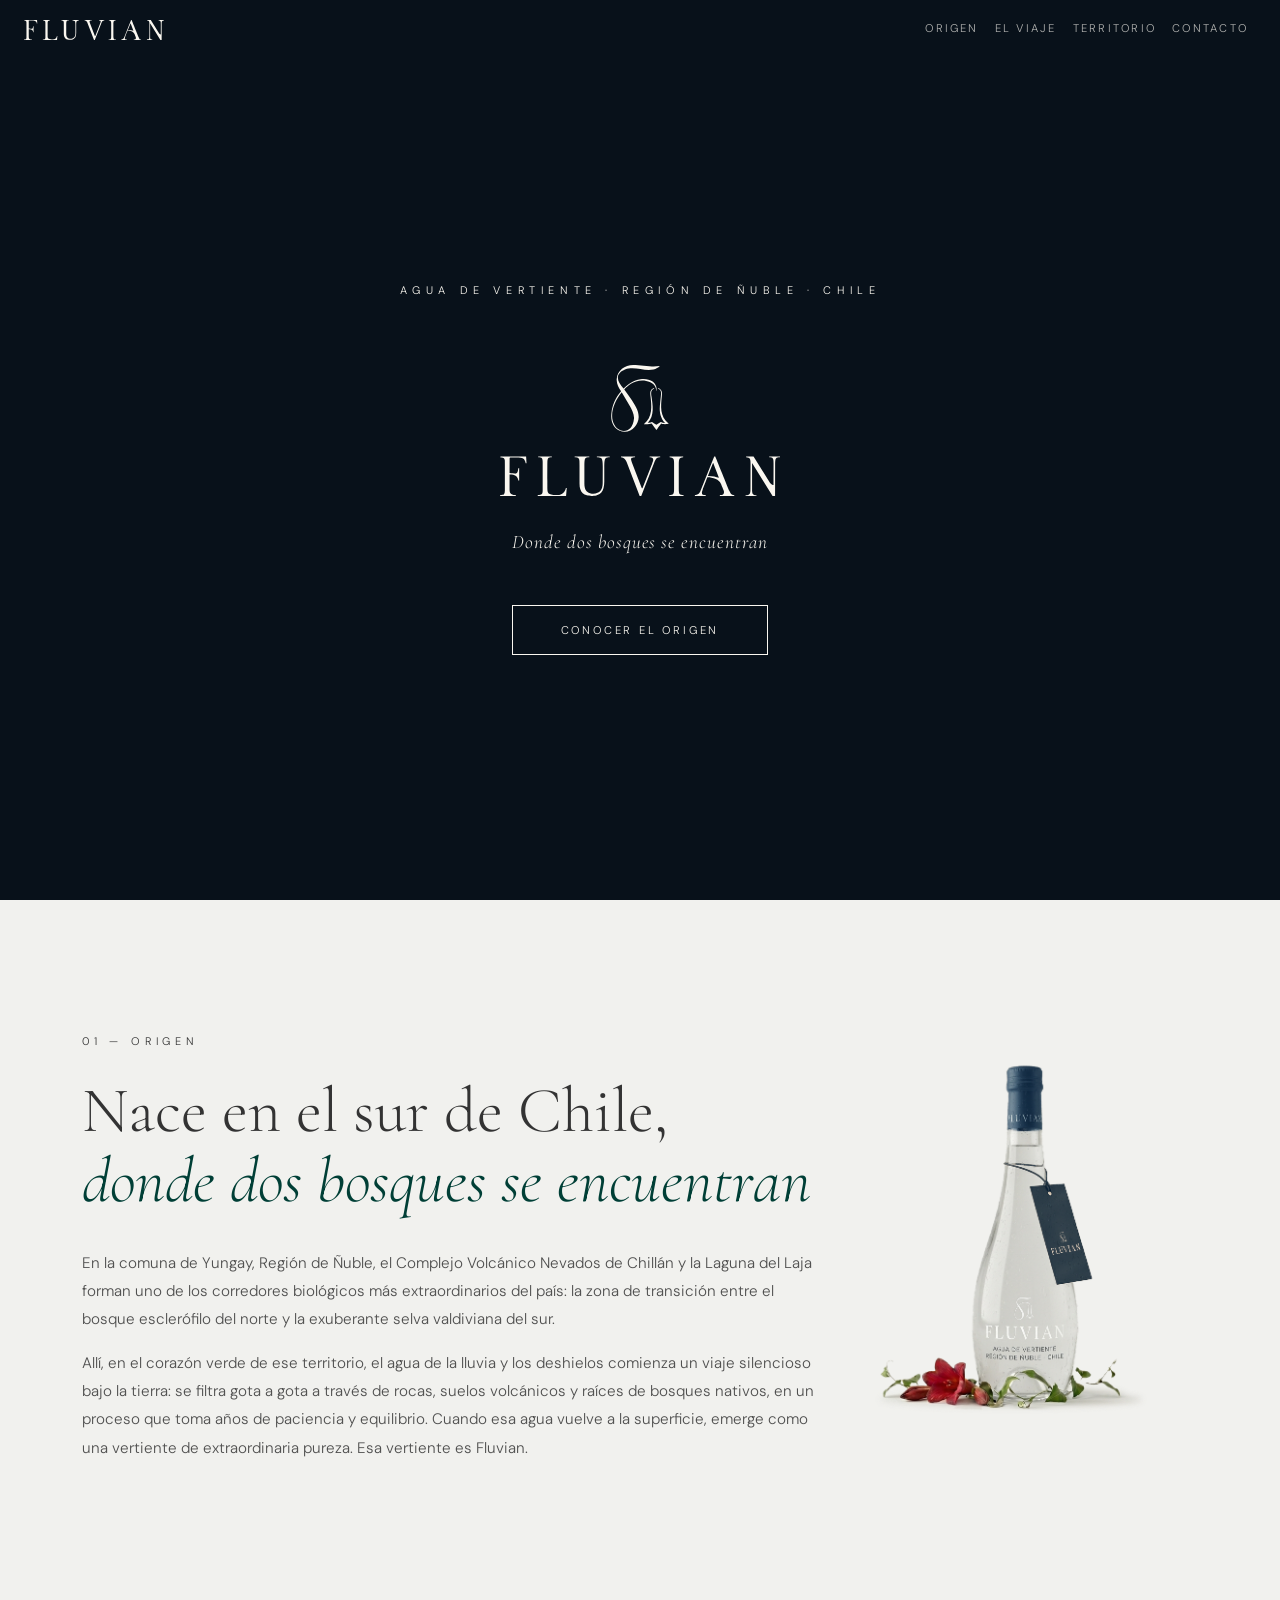
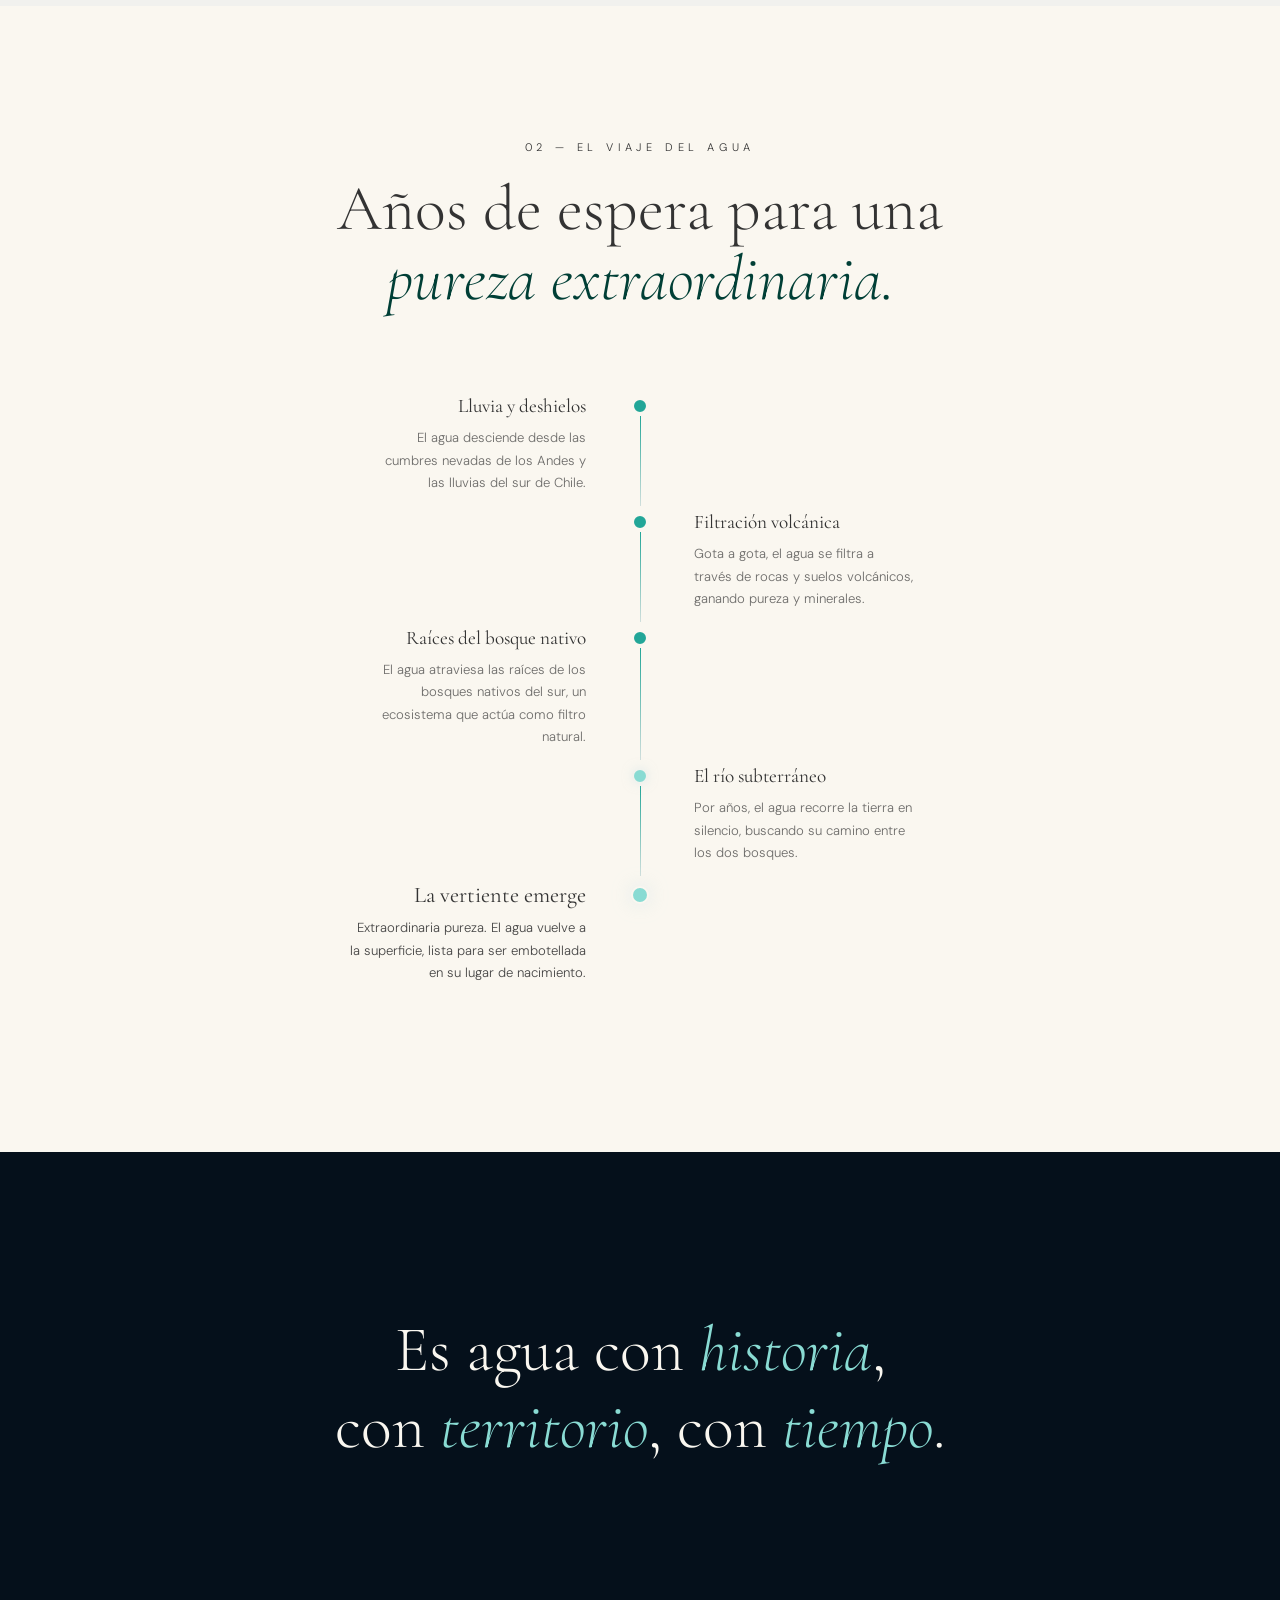
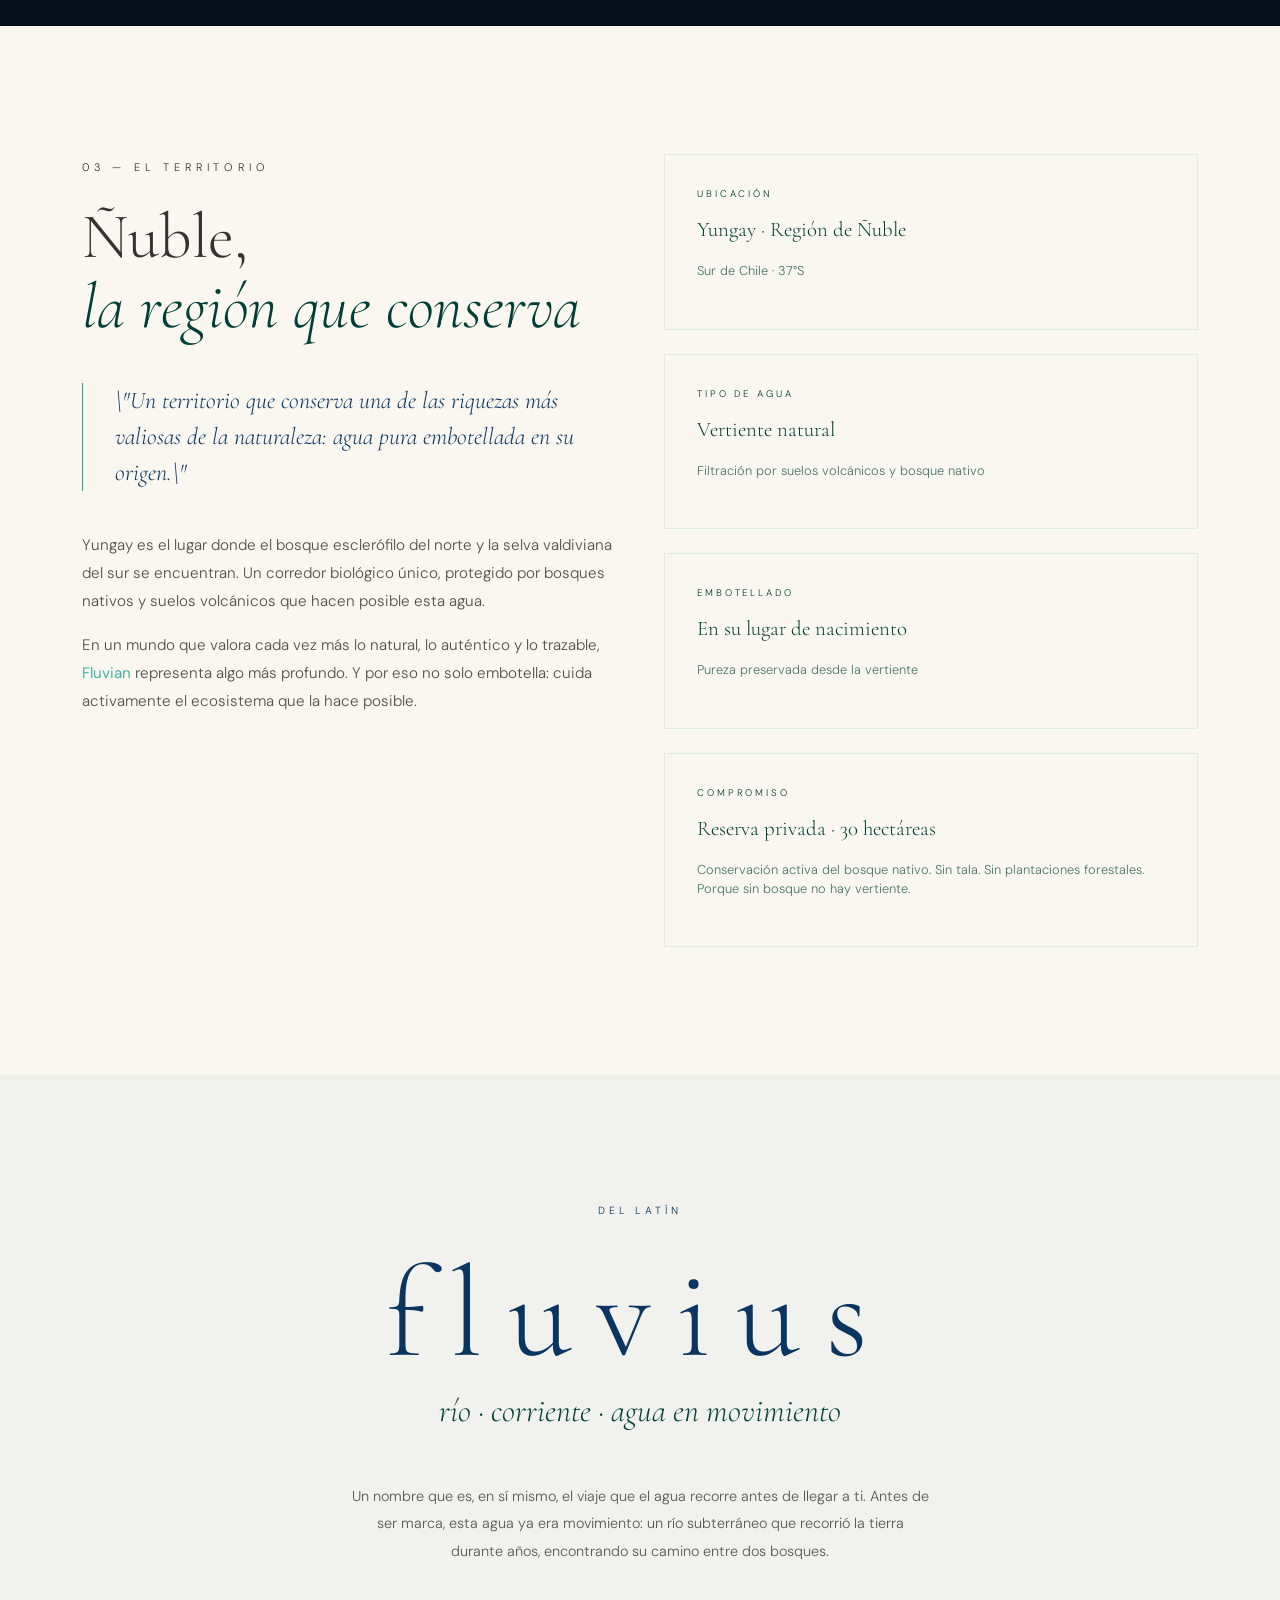
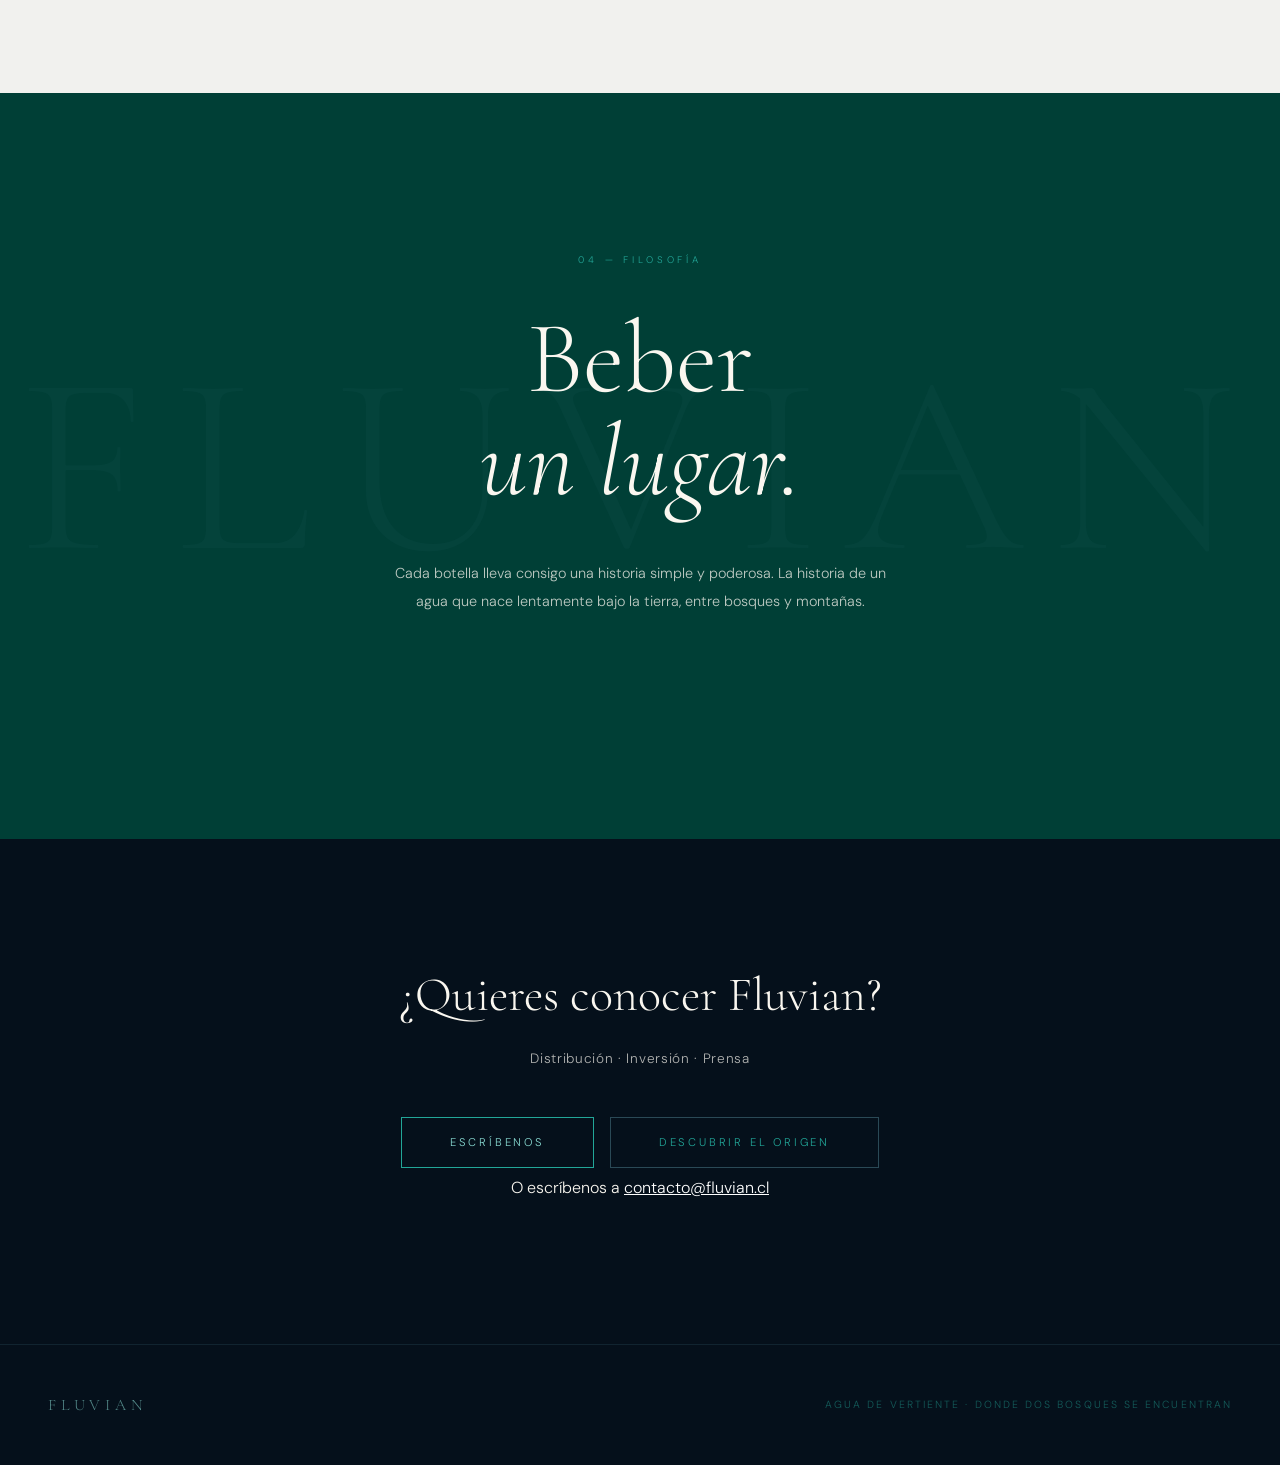
==== commit 20819be7: "Update index.html" ====
--- a/index.html
+++ b/index.html
@@ -276,11 +276,15 @@
                 <h2 class="cta-title">¿Quieres conocer Fluvian?</h2>
                 <p class="cta-sub">Distribución · Inversión · Prensa</p>
                 <div class="d-flex flex-wrap gap-3 justify-content-center">
-                    <a href="/cdn-cgi/l/email-protection#8cefe3e2f8edeff8e3cceae0f9fae5ede2a2efe0"
+                    <a href="mailto:contacto@fluvian.cl"
                         class="cta-btn">Escríbenos</a>
                     <a href="#origen" class="cta-btn cta-btn--secondary">Descubrir el origen</a>
                 </div>
             </div>
+            <p class="contact-alt mt-2">
+  O escríbenos a
+  <a style="color:white" href="mailto:contacto@fluvian.cl" class="">contacto@fluvian.cl</a>
+</p>
         </div>
     </section>
 
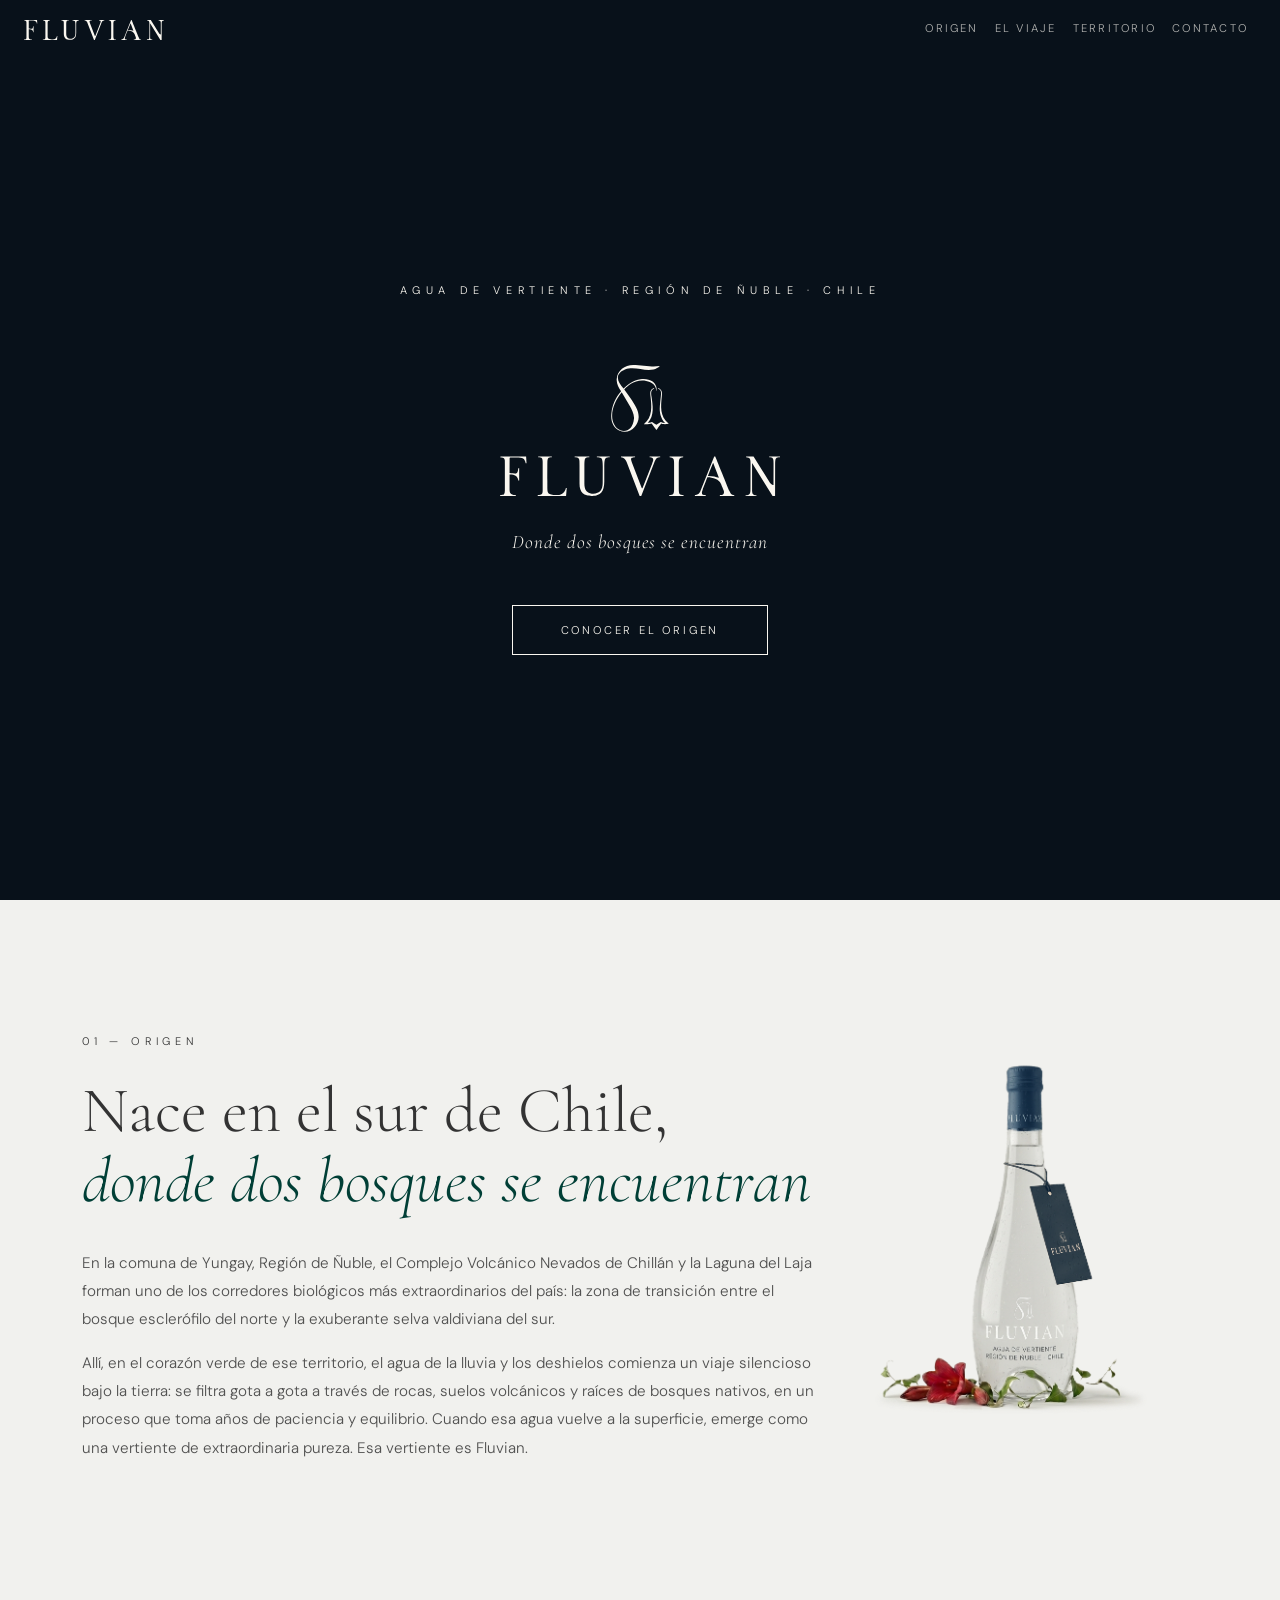
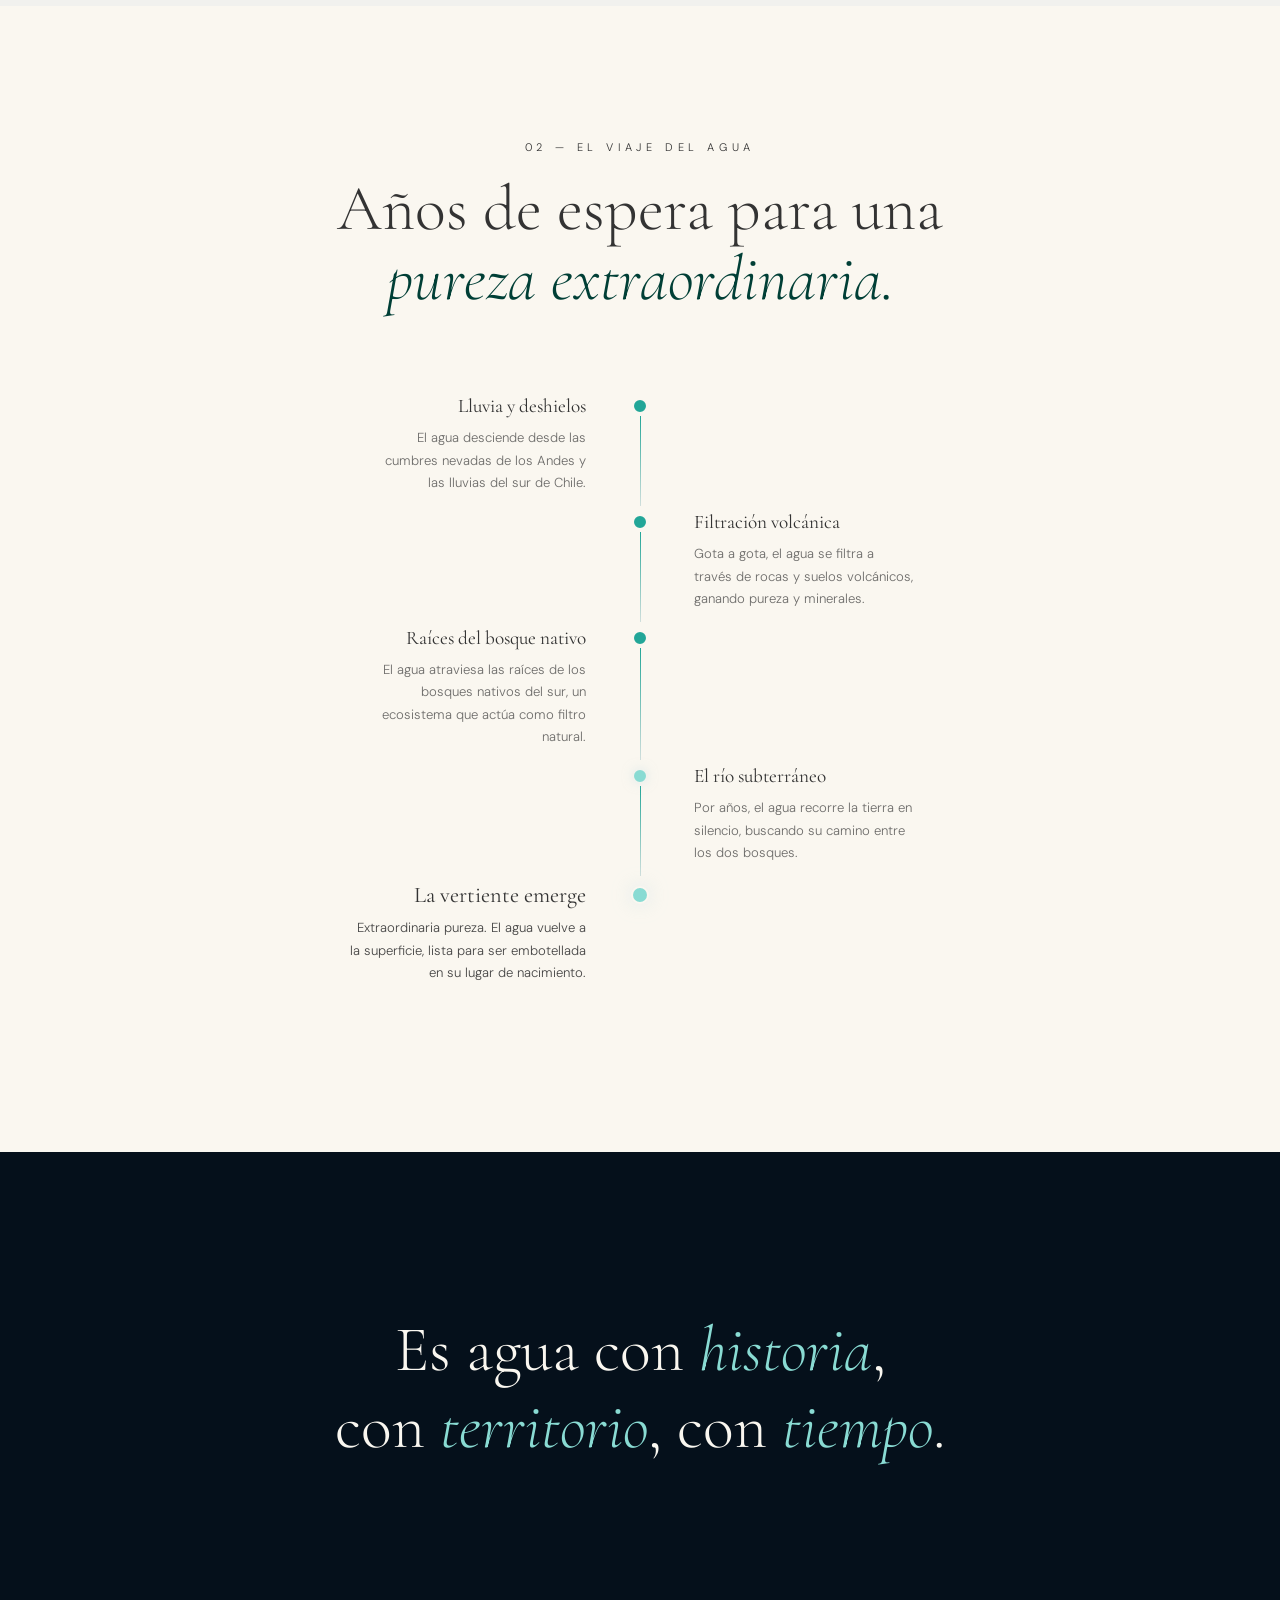
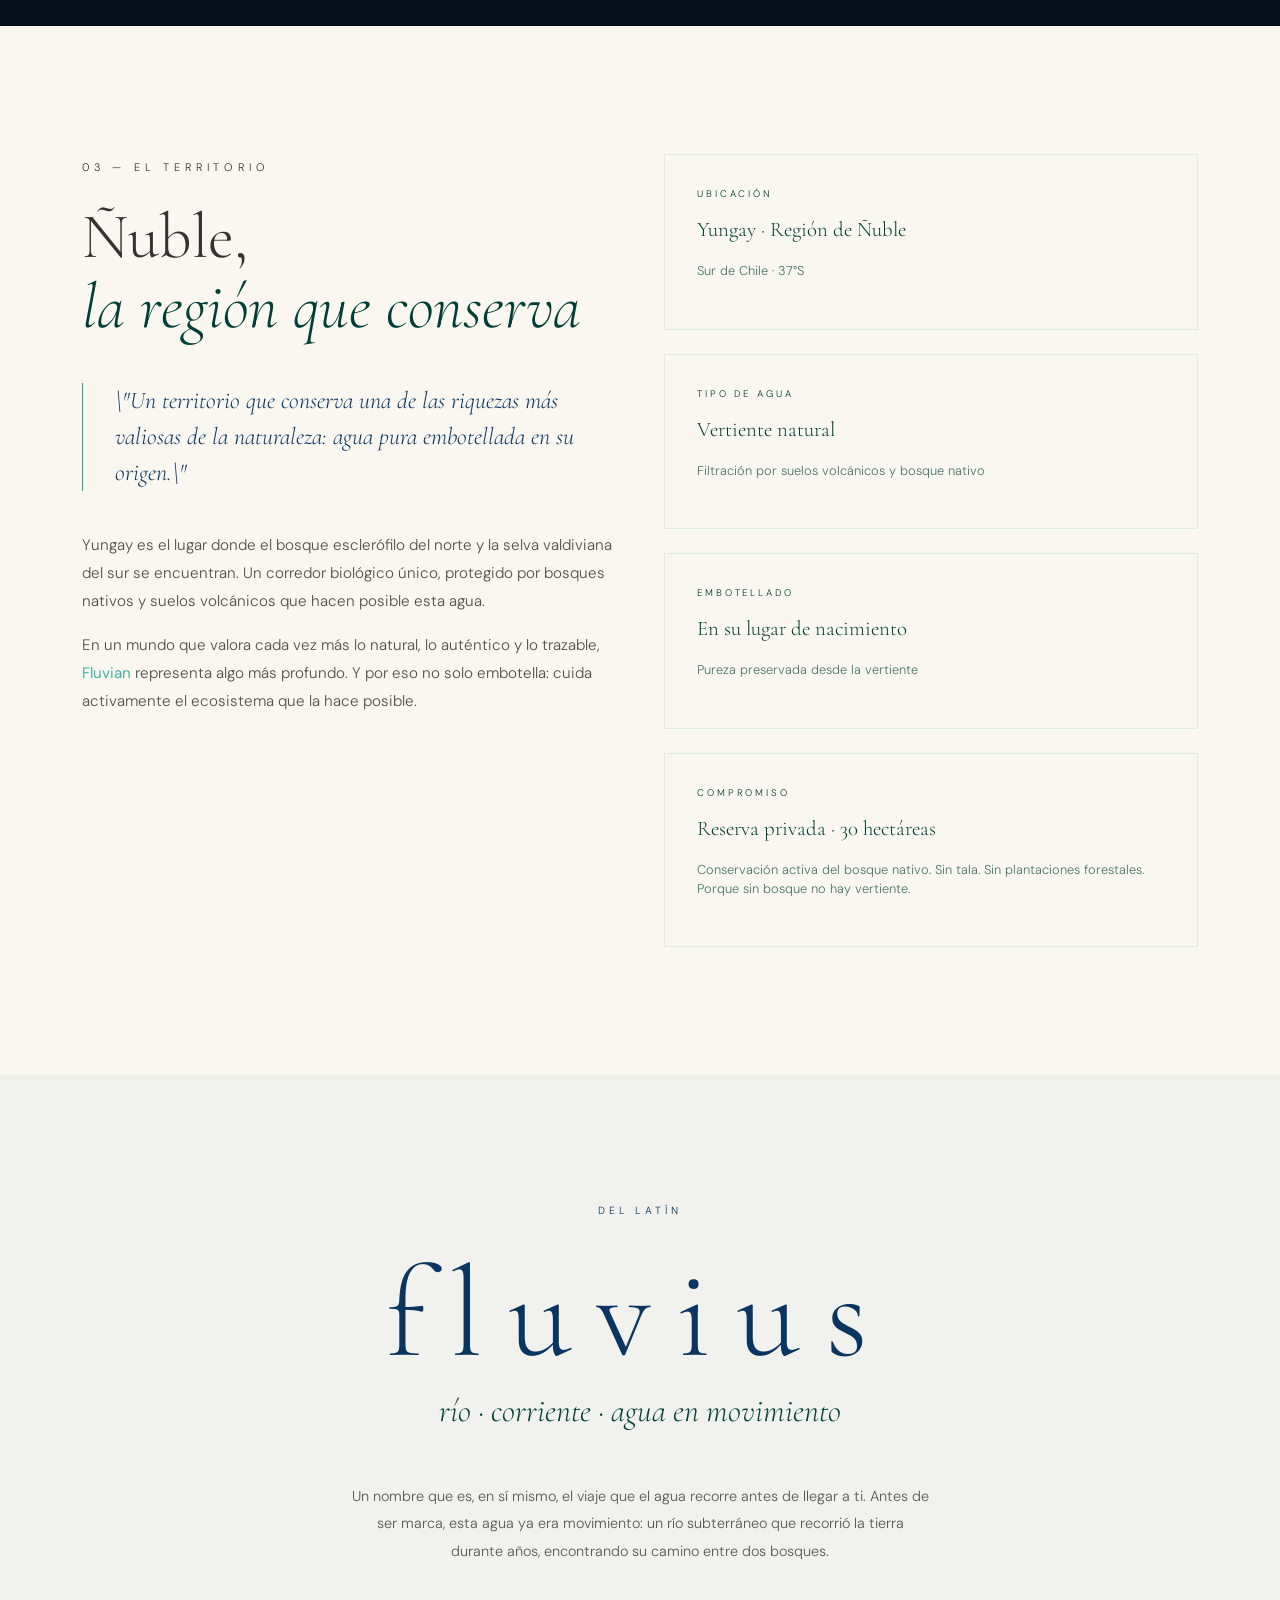
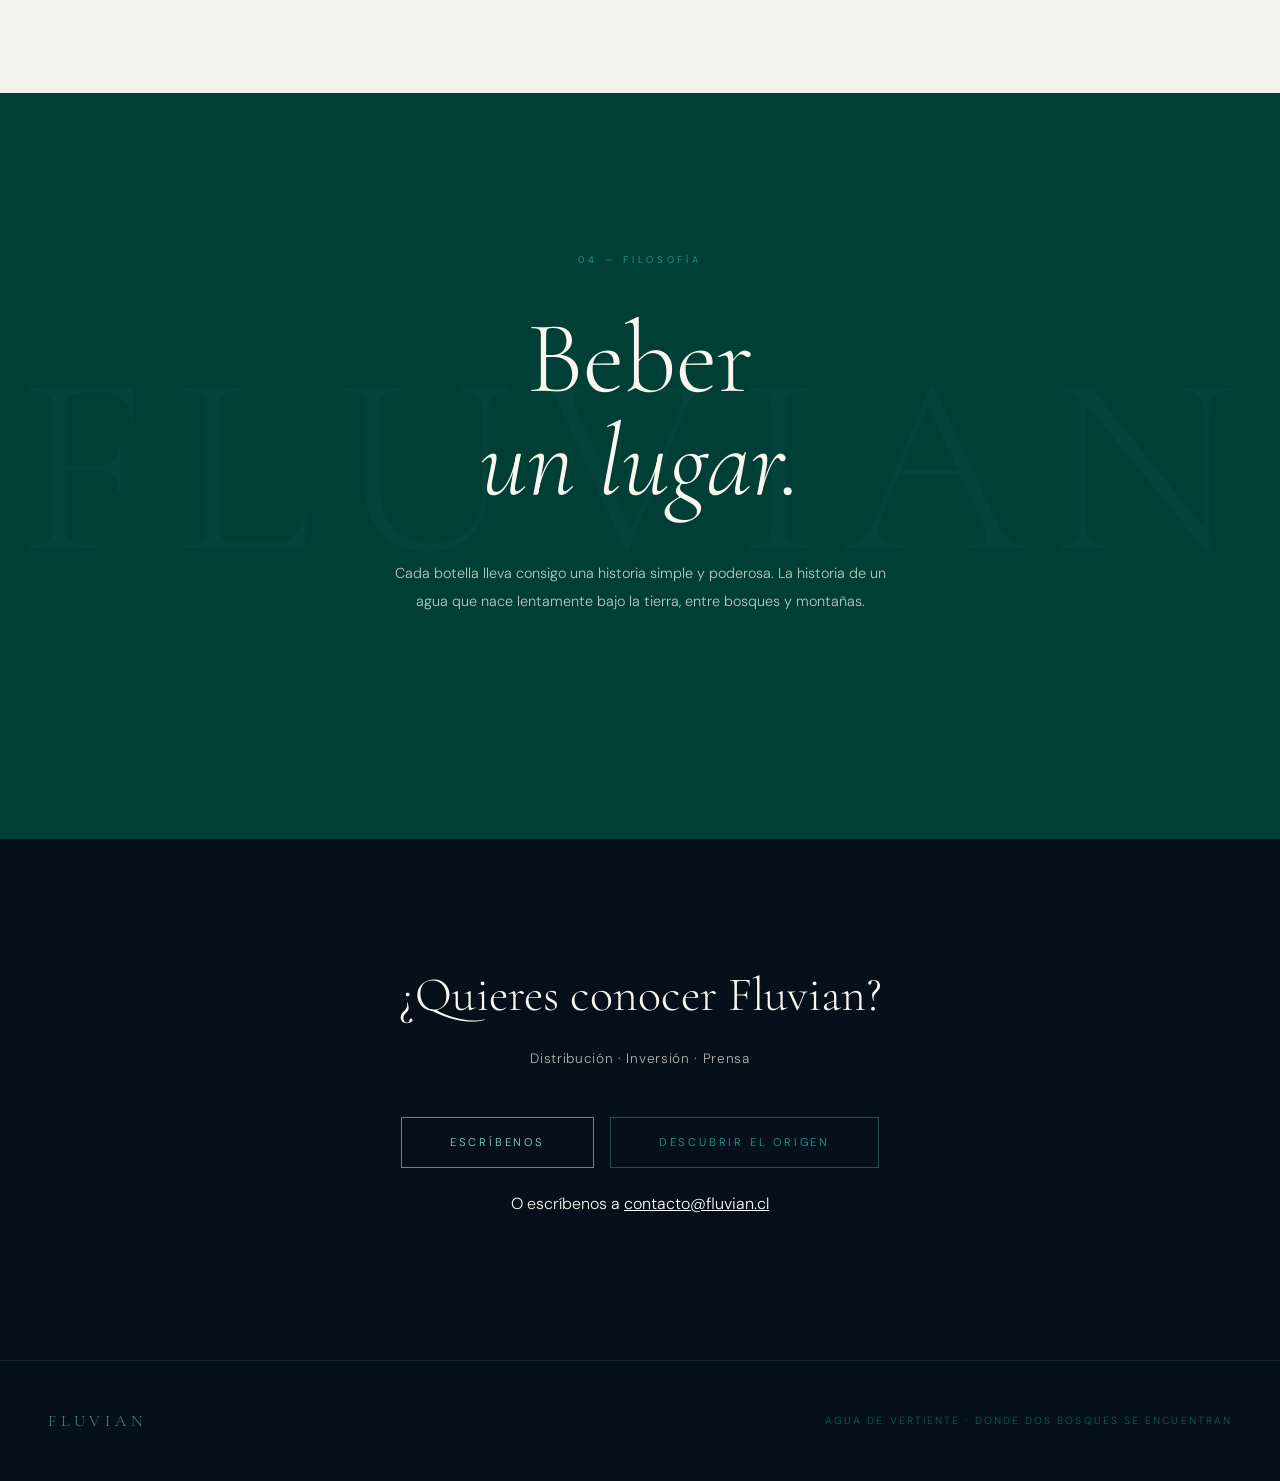
==== commit c21a0d8b: "Update index.html" ====
--- a/index.html
+++ b/index.html
@@ -280,11 +280,12 @@
                         class="cta-btn">Escríbenos</a>
                     <a href="#origen" class="cta-btn cta-btn--secondary">Descubrir el origen</a>
                 </div>
-            </div>
-            <p class="contact-alt mt-2">
+                           <p class="contact-alt mt-4">
   O escríbenos a
   <a style="color:white" href="mailto:contacto@fluvian.cl" class="">contacto@fluvian.cl</a>
 </p>
+            </div>
+ 
         </div>
     </section>
 
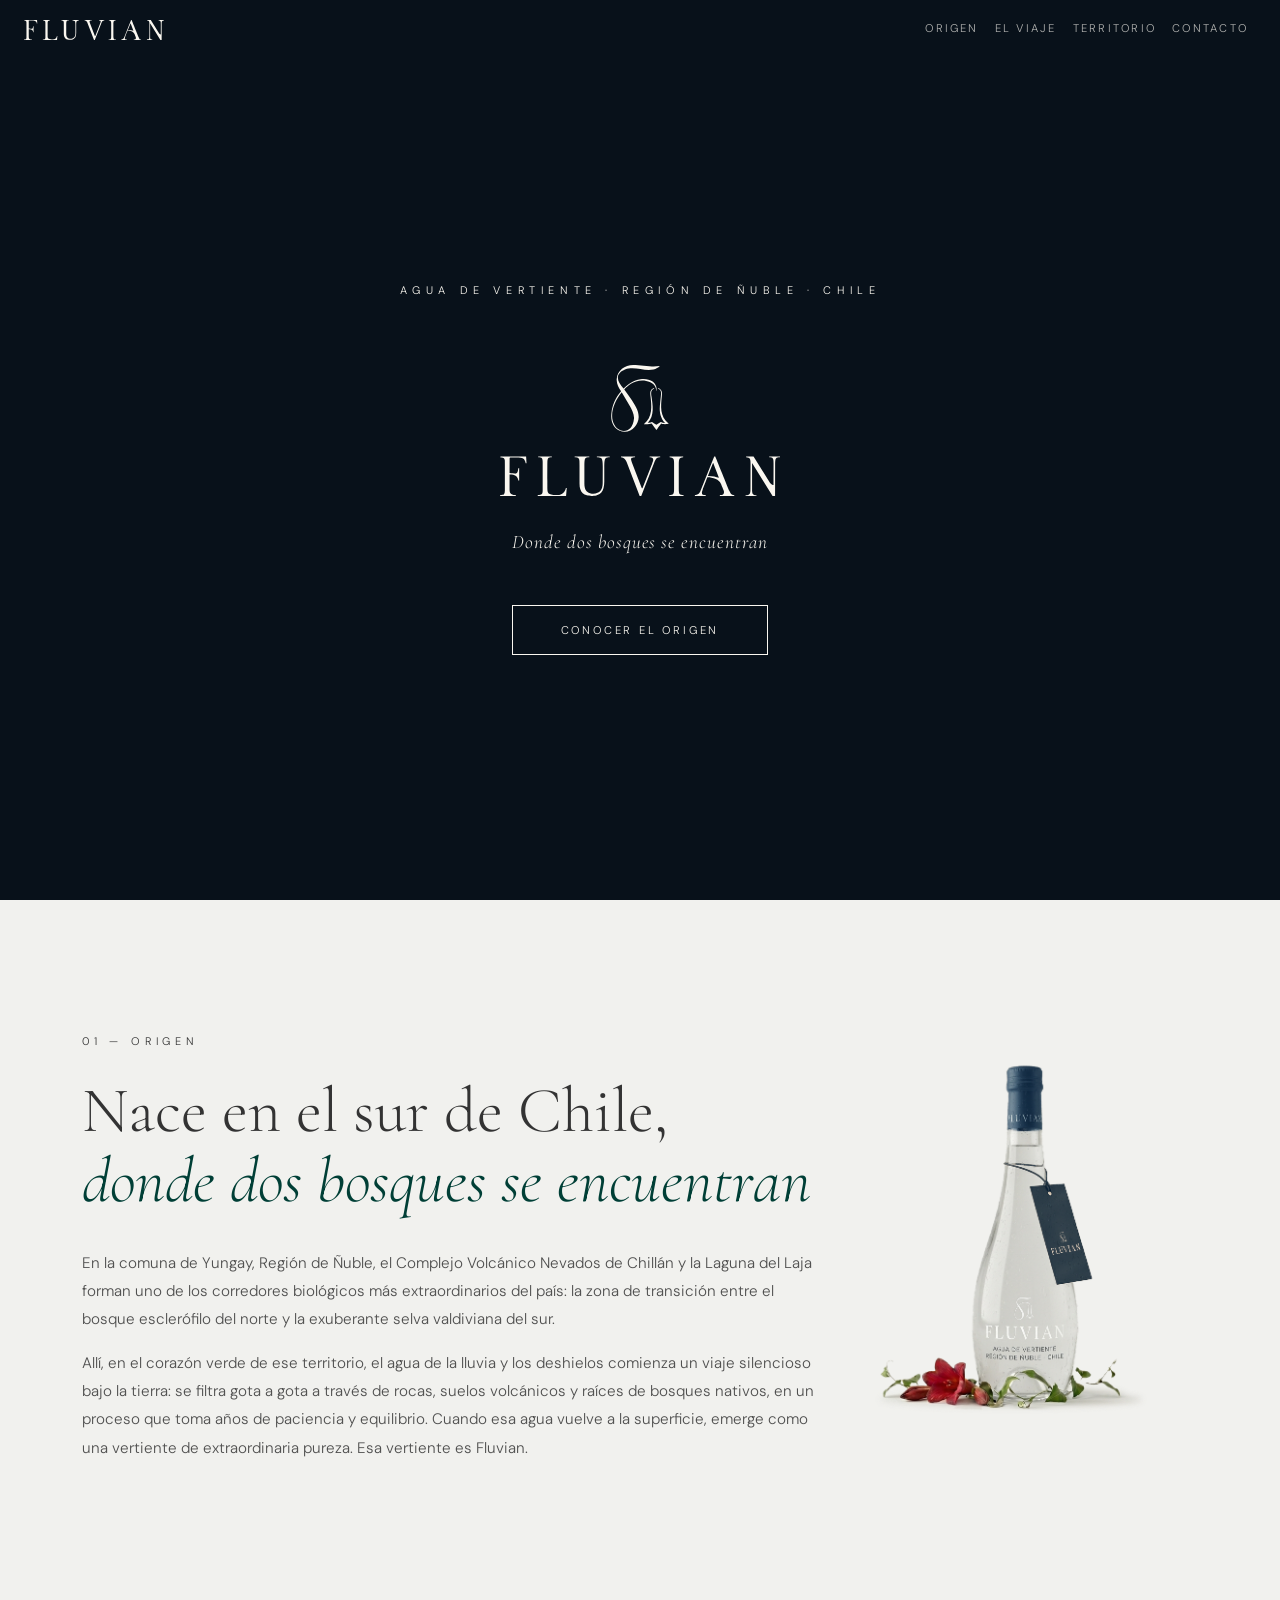
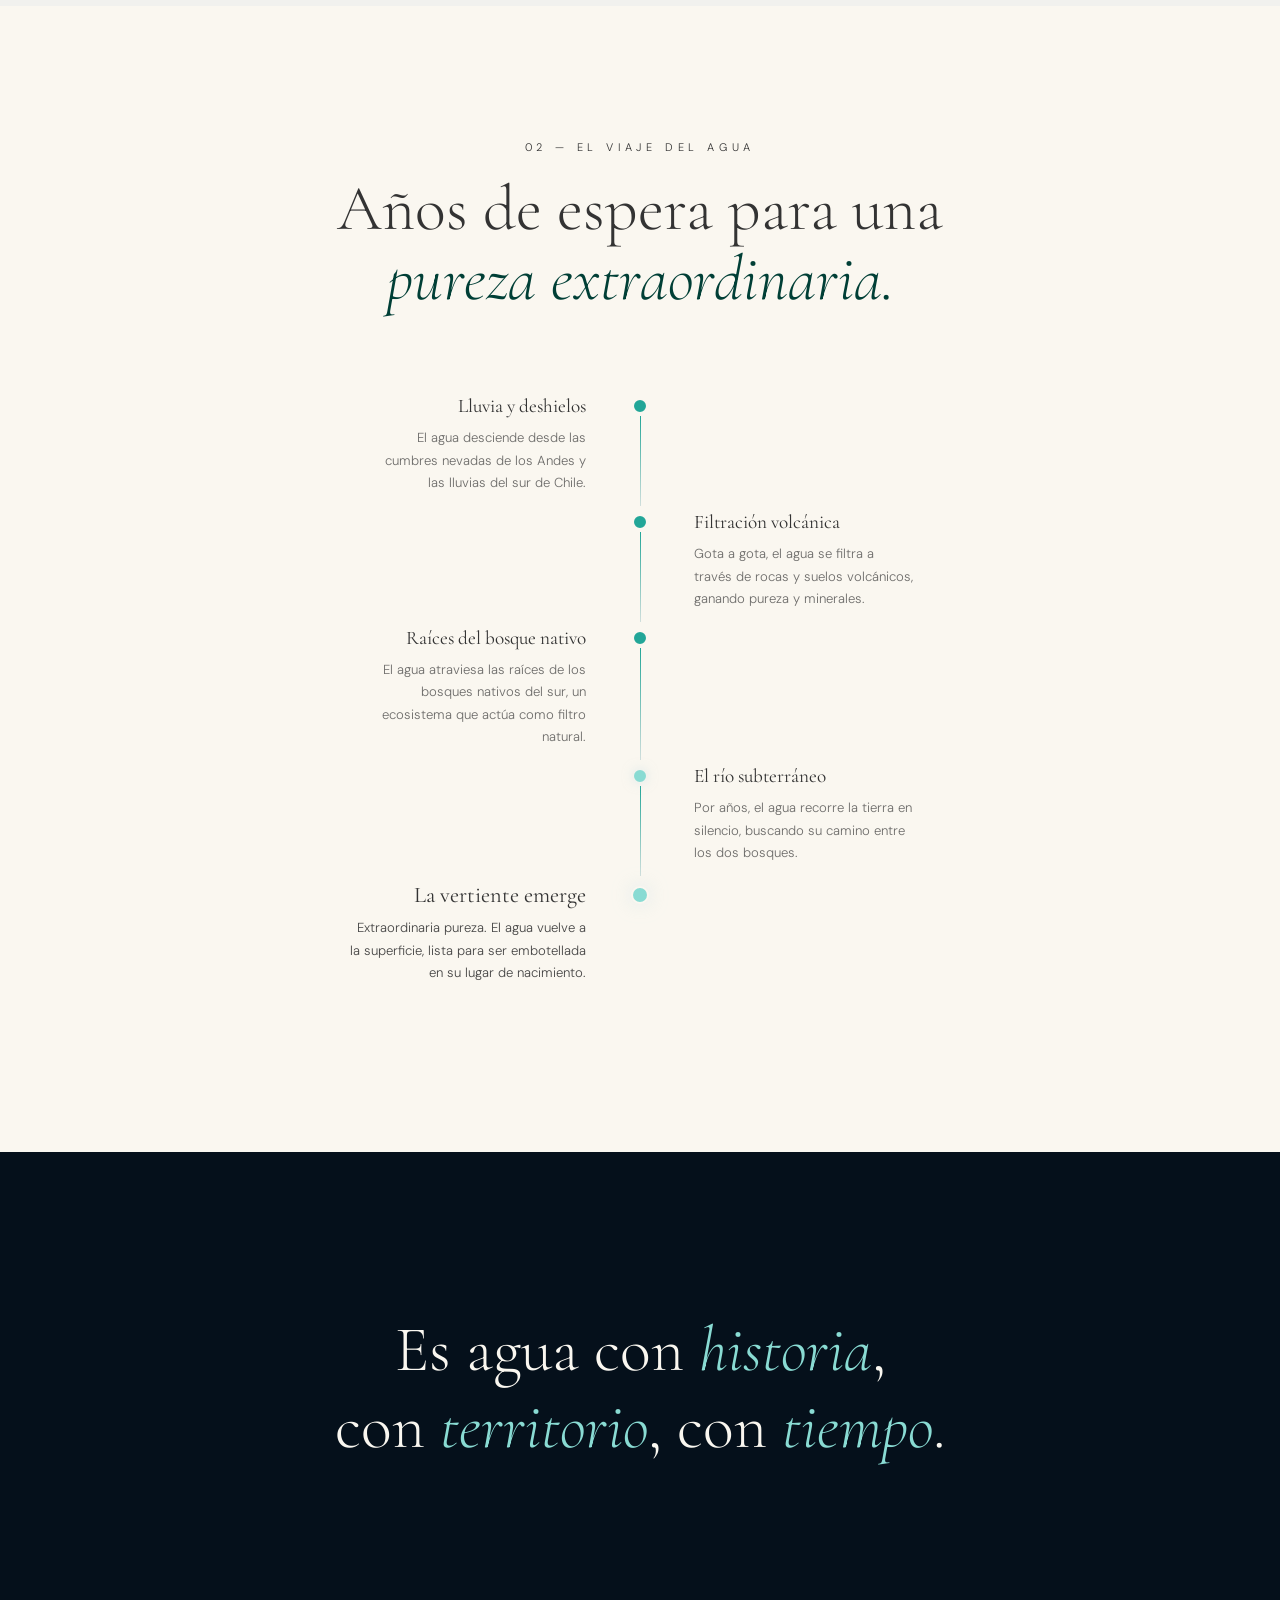
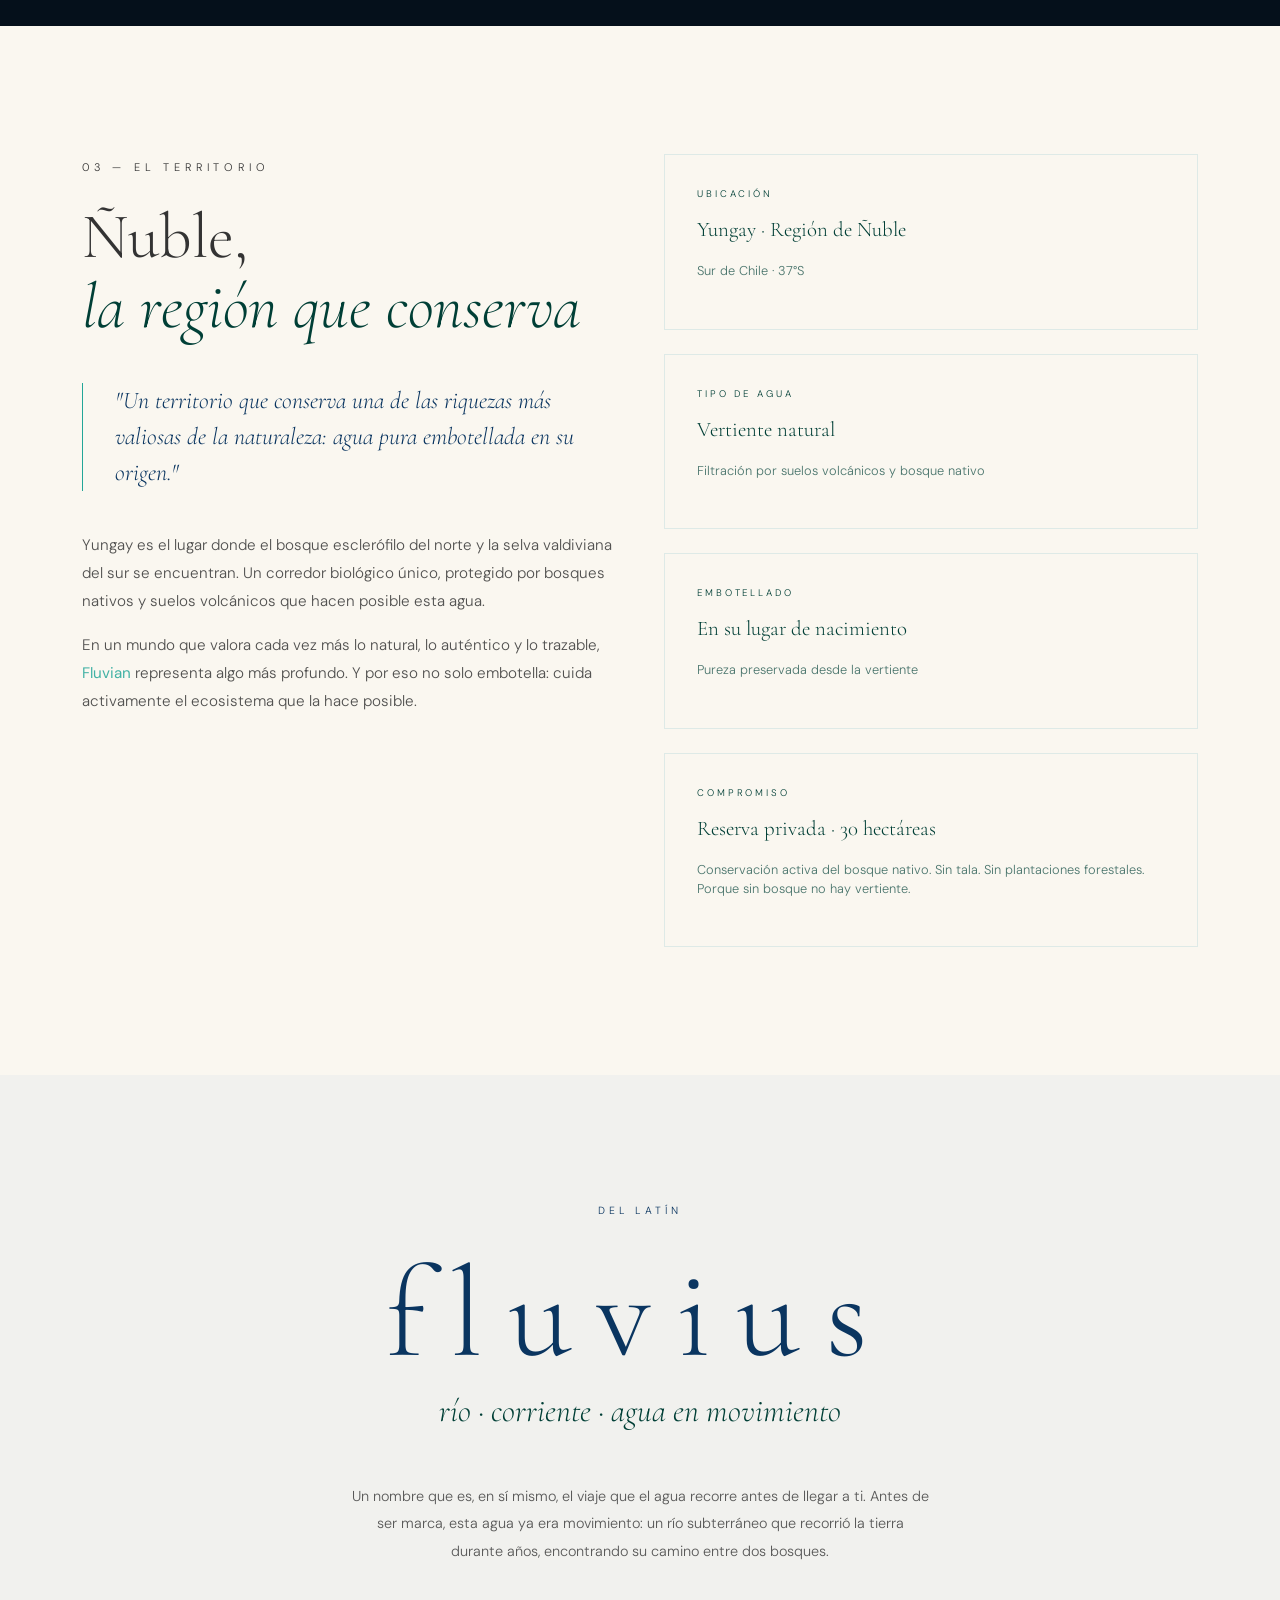
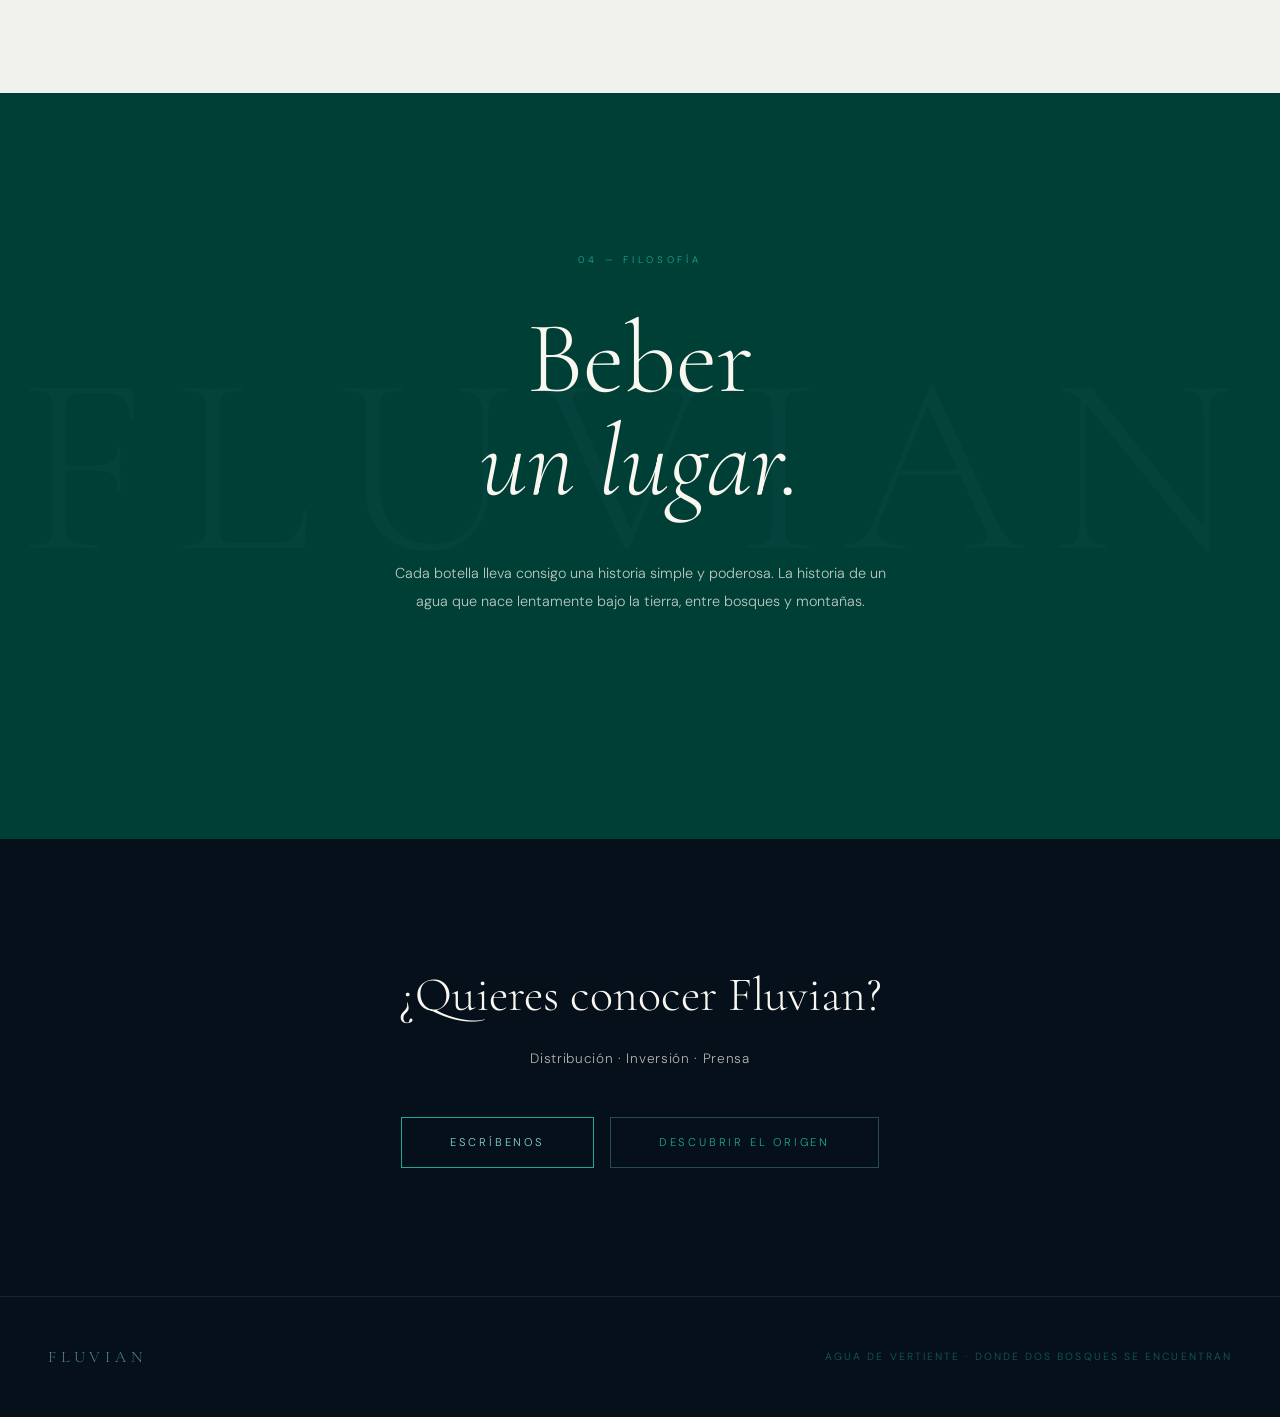
==== commit 84451a19: "SEO: meta, schema, og:image, twitter:site, favicon, mailto, analytics placeholder" ====
--- a/index.html
+++ b/index.html
@@ -4,27 +4,36 @@
     <meta charset="UTF-8">
     <meta name="viewport" content="width=device-width, initial-scale=1.0">
 
-    <!-- SEO Primary -->
-    <title>Fluvian | Agua de Vertiente Natural · Yungay, Región de Ñuble, Chile</title>
-    <meta name="description" content="Fluvian es agua de vertiente natural nacida en Yungay, Región de Ñuble, donde el bosque esclerófilo del norte y la selva valdiviana del sur se encuentran. Pureza preservada en su lugar de nacimiento.">
-    <meta name="keywords" content="agua de vertiente, agua natural Chile, Fluvian, Yungay, Región de Ñuble, agua pura, agua premium Chile, agua embotellada origen, agua mineral Chile">
+    <!-- SEO Primary (≤65 chars) -->
+    <title>Fluvian | Agua de Vertiente · Yungay, Ñuble, Chile</title>
+    <meta name="description" content="Agua de vertiente natural entre dos bosques, Yungay, Región de Ñuble. Filtrada en suelos volcánicos y bosque nativo. Embotellada en su origen.">
+    <meta name="keywords" content="agua de vertiente, agua natural Chile, Fluvian, Yungay, Región de Ñuble, agua pura, agua premium Chile, agua embotellada origen, selva valdiviana, bosque esclerófilo">
     <meta name="robots" content="index, follow">
     <link rel="canonical" href="https://fluvian.cl/">
 
     <!-- Open Graph -->
     <meta property="og:type" content="website">
-    <meta property="og:title" content="Fluvian | Agua de Vertiente Natural · Yungay, Chile">
+    <meta property="og:title" content="Fluvian | Agua de Vertiente · Yungay, Chile">
     <meta property="og:description" content="Agua de vertiente natural nacida donde el bosque esclerófilo y la selva valdiviana se encuentran. Embotellada en su lugar de nacimiento en Yungay, Región de Ñuble.">
     <meta property="og:url" content="https://fluvian.cl/">
-    <meta property="og:image" content="https://fluvian.cl/fluvian-logo.svg">
+    <meta property="og:image" content="https://fluvian.cl/og-fluvian.webp">
+    <meta property="og:image:width" content="1200">
+    <meta property="og:image:height" content="630">
+    <meta property="og:image:alt" content="Fluvian – Agua de Vertiente Natural, Yungay, Región de Ñuble, Chile">
     <meta property="og:locale" content="es_CL">
     <meta property="og:site_name" content="Fluvian">
 
     <!-- Twitter Card -->
     <meta name="twitter:card" content="summary_large_image">
-    <meta name="twitter:title" content="Fluvian | Agua de Vertiente Natural · Yungay, Chile">
+    <meta name="twitter:site" content="@fluvian_cl">
+    <meta name="twitter:title" content="Fluvian | Agua de Vertiente · Yungay, Chile">
     <meta name="twitter:description" content="Agua de vertiente natural nacida donde el bosque esclerófilo y la selva valdiviana se encuentran. Embotellada en Yungay, Región de Ñuble.">
-    <meta name="twitter:image" content="https://fluvian.cl/fluvian-logo.svg">
+    <meta name="twitter:image" content="https://fluvian.cl/og-fluvian.webp">
+    <meta name="twitter:image:alt" content="Fluvian – Agua de Vertiente Natural, Yungay, Chile">
+
+    <!-- Favicon -->
+    <link rel="icon" type="image/webp" href="/fluvian-favicon.webp">
+    <link rel="apple-touch-icon" href="/fluvian-favicon.webp">
 
     <!-- Google Fonts -->
     <link rel="preconnect" href="https://fonts.googleapis.com">
@@ -35,29 +44,76 @@
     <link href="https://cdn.jsdelivr.net/npm/bootstrap@5.3.0/dist/css/bootstrap.min.css" rel="stylesheet">
     <link rel="stylesheet" href="style.css">
 
-    <!-- Structured Data -->
+    <!-- Google Analytics (reemplaza G-XXXXXXXXXX con tu ID real) -->
+    <!-- <script async src="https://www.googletagmanager.com/gtag/js?id=G-XXXXXXXXXX"></script>
+    <script>
+      window.dataLayer = window.dataLayer || [];
+      function gtag(){dataLayer.push(arguments);}
+      gtag('js', new Date());
+      gtag('config', 'G-XXXXXXXXXX');
+    </script> -->
+
+    <!-- Structured Data – Organization + Product -->
     <script type="application/ld+json">
     {
       "@context": "https://schema.org",
-      "@type": "Product",
-      "name": "Fluvian Agua de Vertiente",
-      "description": "Agua de vertiente natural embotellada en Yungay, Región de Ñuble, Chile, donde el bosque esclerófilo del norte y la selva valdiviana del sur se encuentran.",
-      "brand": {
-        "@type": "Brand",
-        "name": "Fluvian"
-      },
-      "manufacturer": {
-        "@type": "Organization",
-        "name": "Fluvian",
-        "url": "https://fluvian.cl",
-        "address": {
-          "@type": "PostalAddress",
-          "addressLocality": "Yungay",
-          "addressRegion": "Región de Ñuble",
-          "addressCountry": "CL"
+      "@graph": [
+        {
+          "@type": "Organization",
+          "@id": "https://fluvian.cl/#organization",
+          "name": "Fluvian",
+          "url": "https://fluvian.cl",
+          "logo": {
+            "@type": "ImageObject",
+            "url": "https://fluvian.cl/fluvian-logo.svg"
+          },
+          "address": {
+            "@type": "PostalAddress",
+            "addressLocality": "Yungay",
+            "addressRegion": "Región de Ñuble",
+            "addressCountry": "CL"
+          },
+          "contactPoint": {
+            "@type": "ContactPoint",
+            "contactType": "customer service",
+            "email": "contacto@fluvian.cl"
+          },
+          "sameAs": []
+        },
+        {
+          "@type": "Product",
+          "name": "Fluvian Agua de Vertiente",
+          "description": "Agua de vertiente natural embotellada en Yungay, Región de Ñuble, Chile, donde el bosque esclerófilo del norte y la selva valdiviana del sur se encuentran.",
+          "image": "https://fluvian.cl/og-fluvian.webp",
+          "brand": {
+            "@type": "Brand",
+            "name": "Fluvian"
+          },
+          "manufacturer": {
+            "@id": "https://fluvian.cl/#organization"
+          },
+          "url": "https://fluvian.cl",
+          "offers": {
+            "@type": "Offer",
+            "availability": "https://schema.org/InStoreOnly",
+            "priceCurrency": "CLP",
+            "seller": {
+              "@id": "https://fluvian.cl/#organization"
+            }
+          }
+        },
+        {
+          "@type": "WebSite",
+          "@id": "https://fluvian.cl/#website",
+          "url": "https://fluvian.cl",
+          "name": "Fluvian",
+          "description": "Agua de vertiente natural nacida donde dos bosques se encuentran, Yungay, Región de Ñuble, Chile.",
+          "publisher": {
+            "@id": "https://fluvian.cl/#organization"
+          },
+          "inLanguage": "es-CL"
         }
-      },
-      "url": "https://fluvian.cl"
+      ]
     }
     </script>
 </head>
@@ -66,7 +122,7 @@
     <!-- NAV -->
     <nav class="navbar navbar-expand-lg navbar-dark fixed-top" aria-label="Navegación principal">
         <div class="container-fluid px-4">
-            <a class="navbar-brand" href="#" aria-label="Fluvian – Ir al inicio"><img src="fluvian.svg" alt="Fluvian" width="140" height="20"></a>
+            <a class="navbar-brand" href="#" aria-label="Fluvian – Ir al inicio"><img src="fluvian.svg" alt="Fluvian" width="140" height="20" loading="eager"></a>
             <button class="navbar-toggler" type="button" data-bs-toggle="collapse" data-bs-target="#navbarNav"
                 aria-controls="navbarNav" aria-expanded="false" aria-label="Abrir menú de navegación">
                 <span class="navbar-toggler-icon"></span>
@@ -90,7 +146,7 @@
         <div class="hero-content">
             <span class="hero-label">Agua de Vertiente · Región de Ñuble · Chile</span>
             <h1>
-                <img src="fluvian-logo.svg" width="280" height="131"
+                <img src="fluvian-logo.svg" width="280" height="131" loading="eager"
                     alt="Fluvian – Agua de Vertiente Natural, Yungay, Región de Ñuble, Chile">
             </h1>
             <p class="hero-sub">Donde dos bosques se encuentran</p>
@@ -109,9 +165,9 @@
                     <p class="body-text mt-3">Allí, en el corazón verde de ese territorio, el agua de la lluvia y los deshielos comienza un viaje silencioso bajo la tierra: se filtra gota a gota a través de rocas, suelos volcánicos y raíces de bosques nativos, en un proceso que toma años de paciencia y equilibrio. Cuando esa agua vuelve a la superficie, emerge como una vertiente de extraordinaria pureza. Esa vertiente es Fluvian.</p>
                 </div>
                 <div class="reveal col-md-4 mt-4 mt-md-0">
-                    <img src="botella-agua.png"
+                    <img src="botella-agua.png" width="400" height="600"
                         alt="Botella de agua Fluvian – vertiente natural de Yungay, Región de Ñuble"
-                        class="img-fluid">
+                        class="img-fluid" loading="lazy">
                 </div>
             </div>
         </div>
@@ -124,9 +180,8 @@
                 <span class="section-num d-block mb-3">02 — El viaje del agua</span>
                 <h2 id="viaje-titulo" class="section-title mx-auto" style="max-width:700px;">
                   Años de espera para una <em>pureza extraordinaria.</em>
-            </div>
-            
-
+                </h2>
+            </div>
 
             <div class="journey-steps">
 
@@ -196,28 +251,25 @@
     <!-- VERTIENTE -->
     <section id="vertiente" aria-label="Declaración de marca"
         style="background-image: url(bg-section.png); background-attachment: fixed; background-size: cover; position:relative">
-       
-      <div class="vertiente-overlay" aria-hidden="true"></div>
+        <div class="vertiente-overlay" aria-hidden="true"></div>
         <div class="container text-center">
             <p class="statement reveal">
-          
                Es agua con <em>historia</em>,<br>con <em>territorio</em>, con <em>tiempo</em>.
             </p>
-      
         </div>
     </section>
 
     <!-- TERRITORIO -->
-    <section id="territorio" aria-labelledby="territorio-titulo" >
+    <section id="territorio" aria-labelledby="territorio-titulo">
         <div class="container">
             <div class="row g-5 align-items-start">
                 <div class="reveal col-md-6">
                     <span class="section-num">03 — El territorio</span>
-                    <h2 id="territorio-titulo" class="section-title" >Ñuble,<br><em >la región que conserva</em></h2>
-                    <div class="quote-block" >
-                        <p >\"Un territorio que conserva una de las riquezas más valiosas de la naturaleza: agua pura embotellada en su origen.\"</p>
-                    </div>
-                    <p class="body-text" >Yungay es el lugar donde el bosque esclerófilo del norte y la selva valdiviana del sur se encuentran. Un corredor biológico único, protegido por bosques nativos y suelos volcánicos que hacen posible esta agua.</p>
+                    <h2 id="territorio-titulo" class="section-title">Ñuble,<br><em>la región que conserva</em></h2>
+                    <div class="quote-block">
+                        <p>"Un territorio que conserva una de las riquezas más valiosas de la naturaleza: agua pura embotellada en su origen."</p>
+                    </div>
+                    <p class="body-text">Yungay es el lugar donde el bosque esclerófilo del norte y la selva valdiviana del sur se encuentran. Un corredor biológico único, protegido por bosques nativos y suelos volcánicos que hacen posible esta agua.</p>
                     <p class="body-text mt-3">En un mundo que valora cada vez más lo natural, lo auténtico y lo trazable, <strong class="text-frost">Fluvian</strong> representa algo más profundo. Y por eso no solo embotella: cuida activamente el ecosistema que la hace posible.</p>
                 </div>
                 <div class="reveal col-md-6 d-flex flex-column gap-4" style="transition-delay: 0.2s;">
@@ -247,7 +299,7 @@
     </section>
 
     <!-- ETIMOLOGÍA -->
-    <section id="etimologia" aria-label="Etimología de Fluvian" style="background-image: lin;">
+    <section id="etimologia" aria-label="Etimología de Fluvian">
         <div class="container text-center">
             <div class="reveal">
                 <p class="etim-latin">Del latín</p>
@@ -276,16 +328,10 @@
                 <h2 class="cta-title">¿Quieres conocer Fluvian?</h2>
                 <p class="cta-sub">Distribución · Inversión · Prensa</p>
                 <div class="d-flex flex-wrap gap-3 justify-content-center">
-                    <a href="mailto:contacto@fluvian.cl"
-                        class="cta-btn">Escríbenos</a>
+                    <a href="mailto:contacto@fluvian.cl" class="cta-btn">Escríbenos</a>
                     <a href="#origen" class="cta-btn cta-btn--secondary">Descubrir el origen</a>
                 </div>
-                           <p class="contact-alt mt-4">
-  O escríbenos a
-  <a style="color:white" href="mailto:contacto@fluvian.cl" class="">contacto@fluvian.cl</a>
-</p>
-            </div>
- 
+            </div>
         </div>
     </section>
 
@@ -295,7 +341,6 @@
         <span class="footer-tagline">Agua de Vertiente · Donde dos bosques se encuentran</span>
     </footer>
 
-    <script data-cfasync="false" src="/cdn-cgi/scripts/5c5dd728/cloudflare-static/email-decode.min.js"></script>
     <script>
         // Scroll reveal
         const reveals = document.querySelectorAll('.reveal');
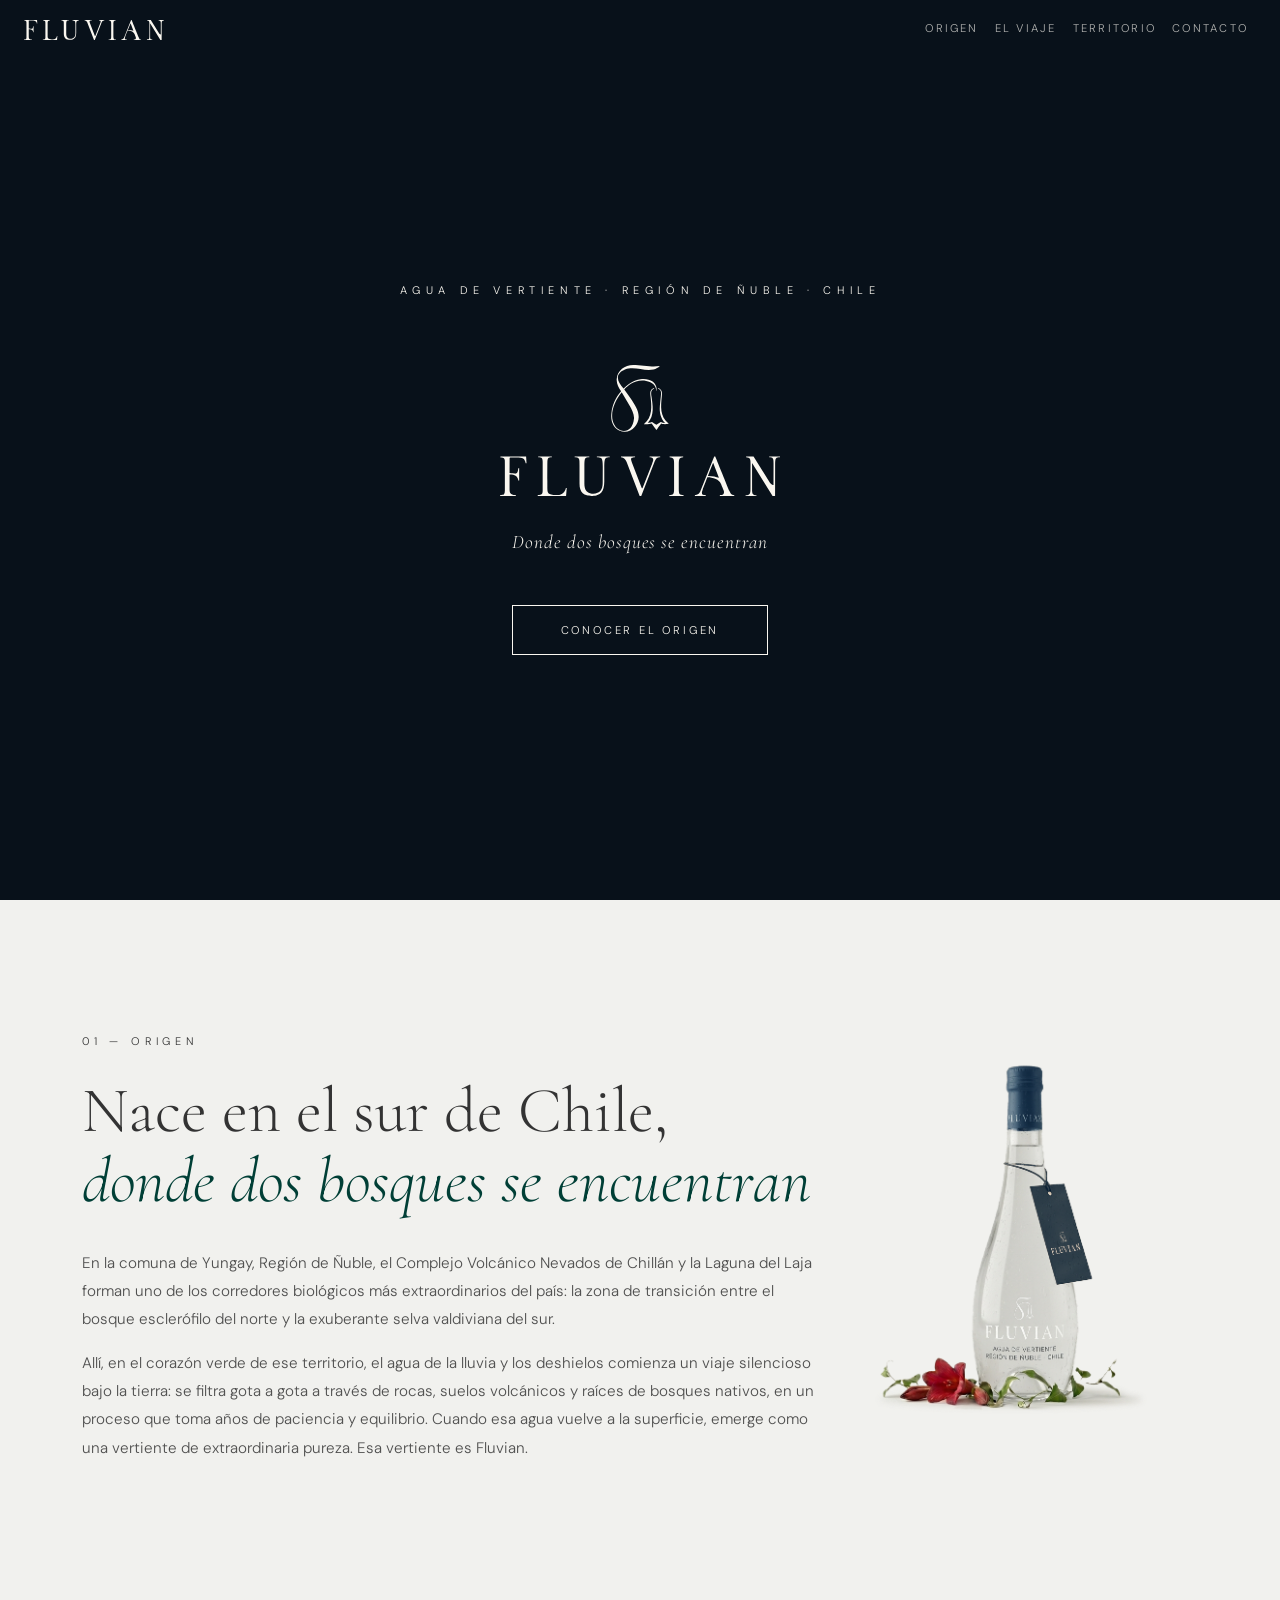
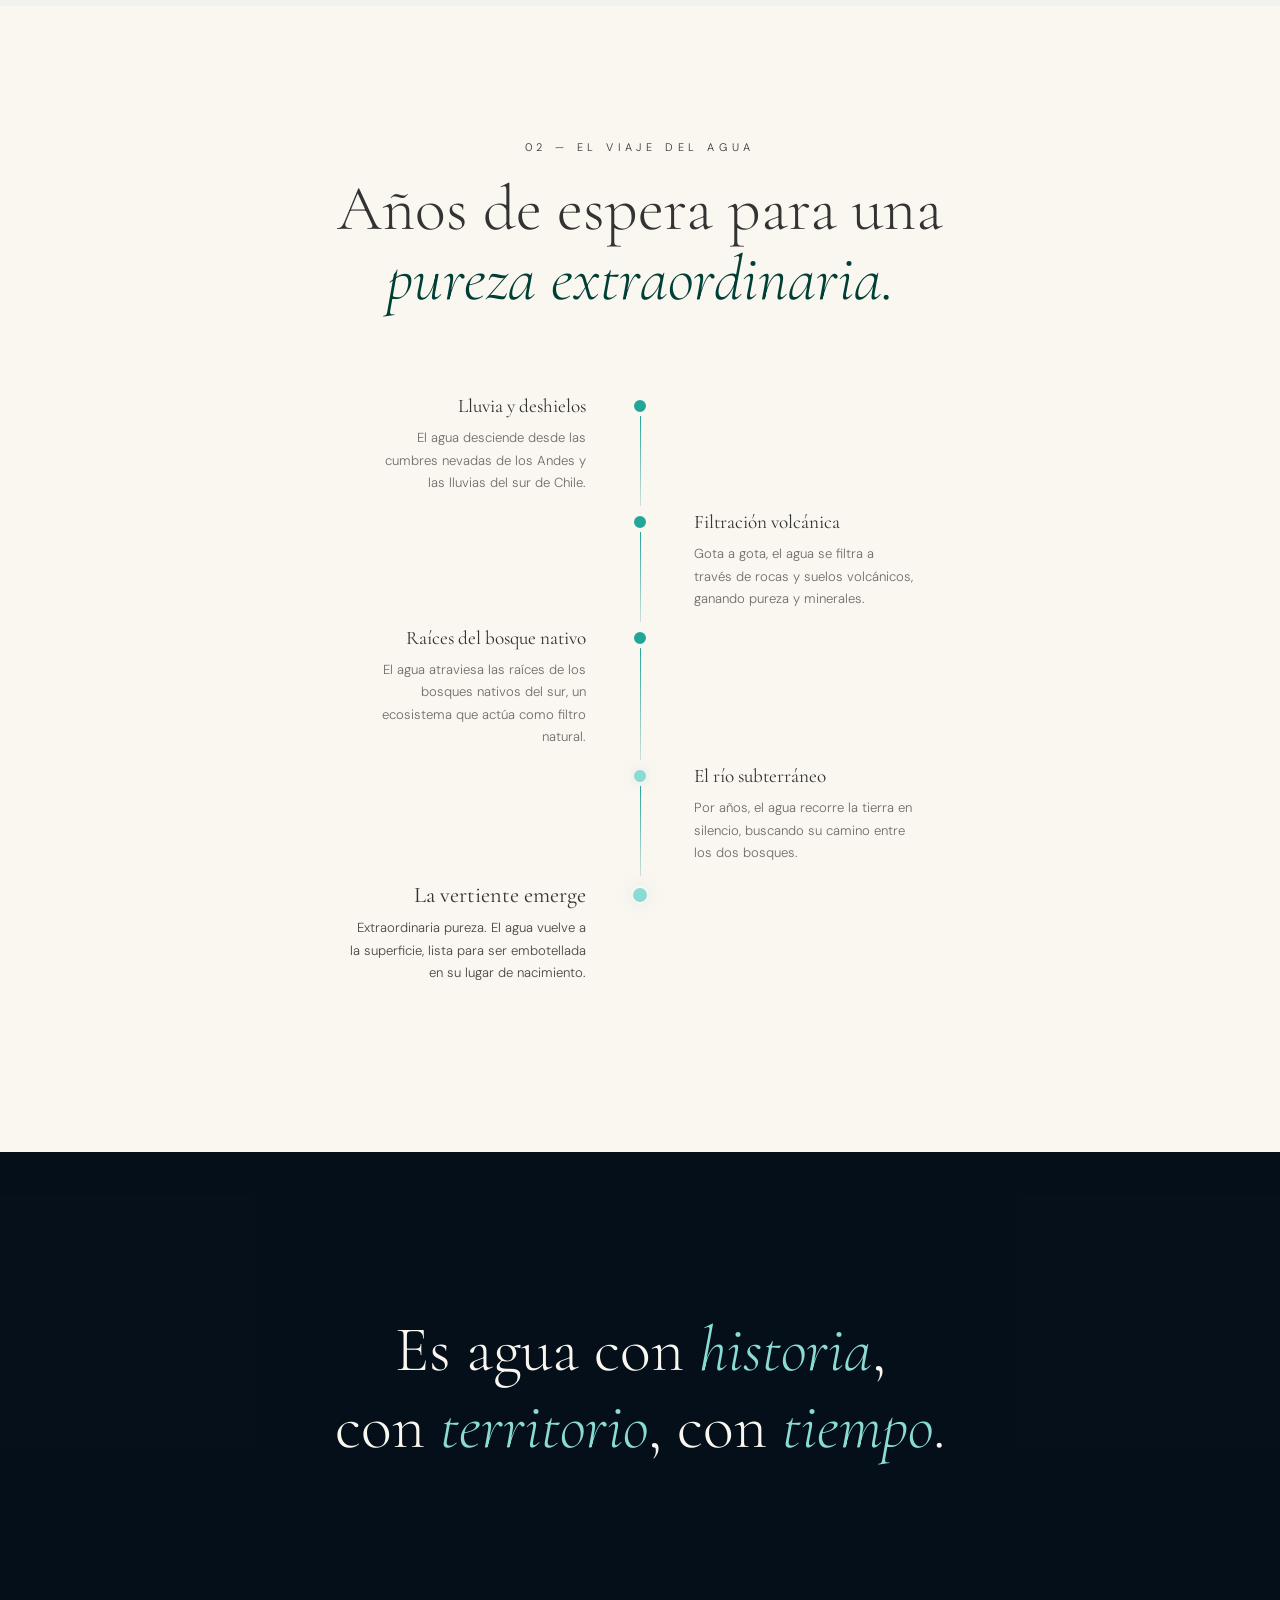
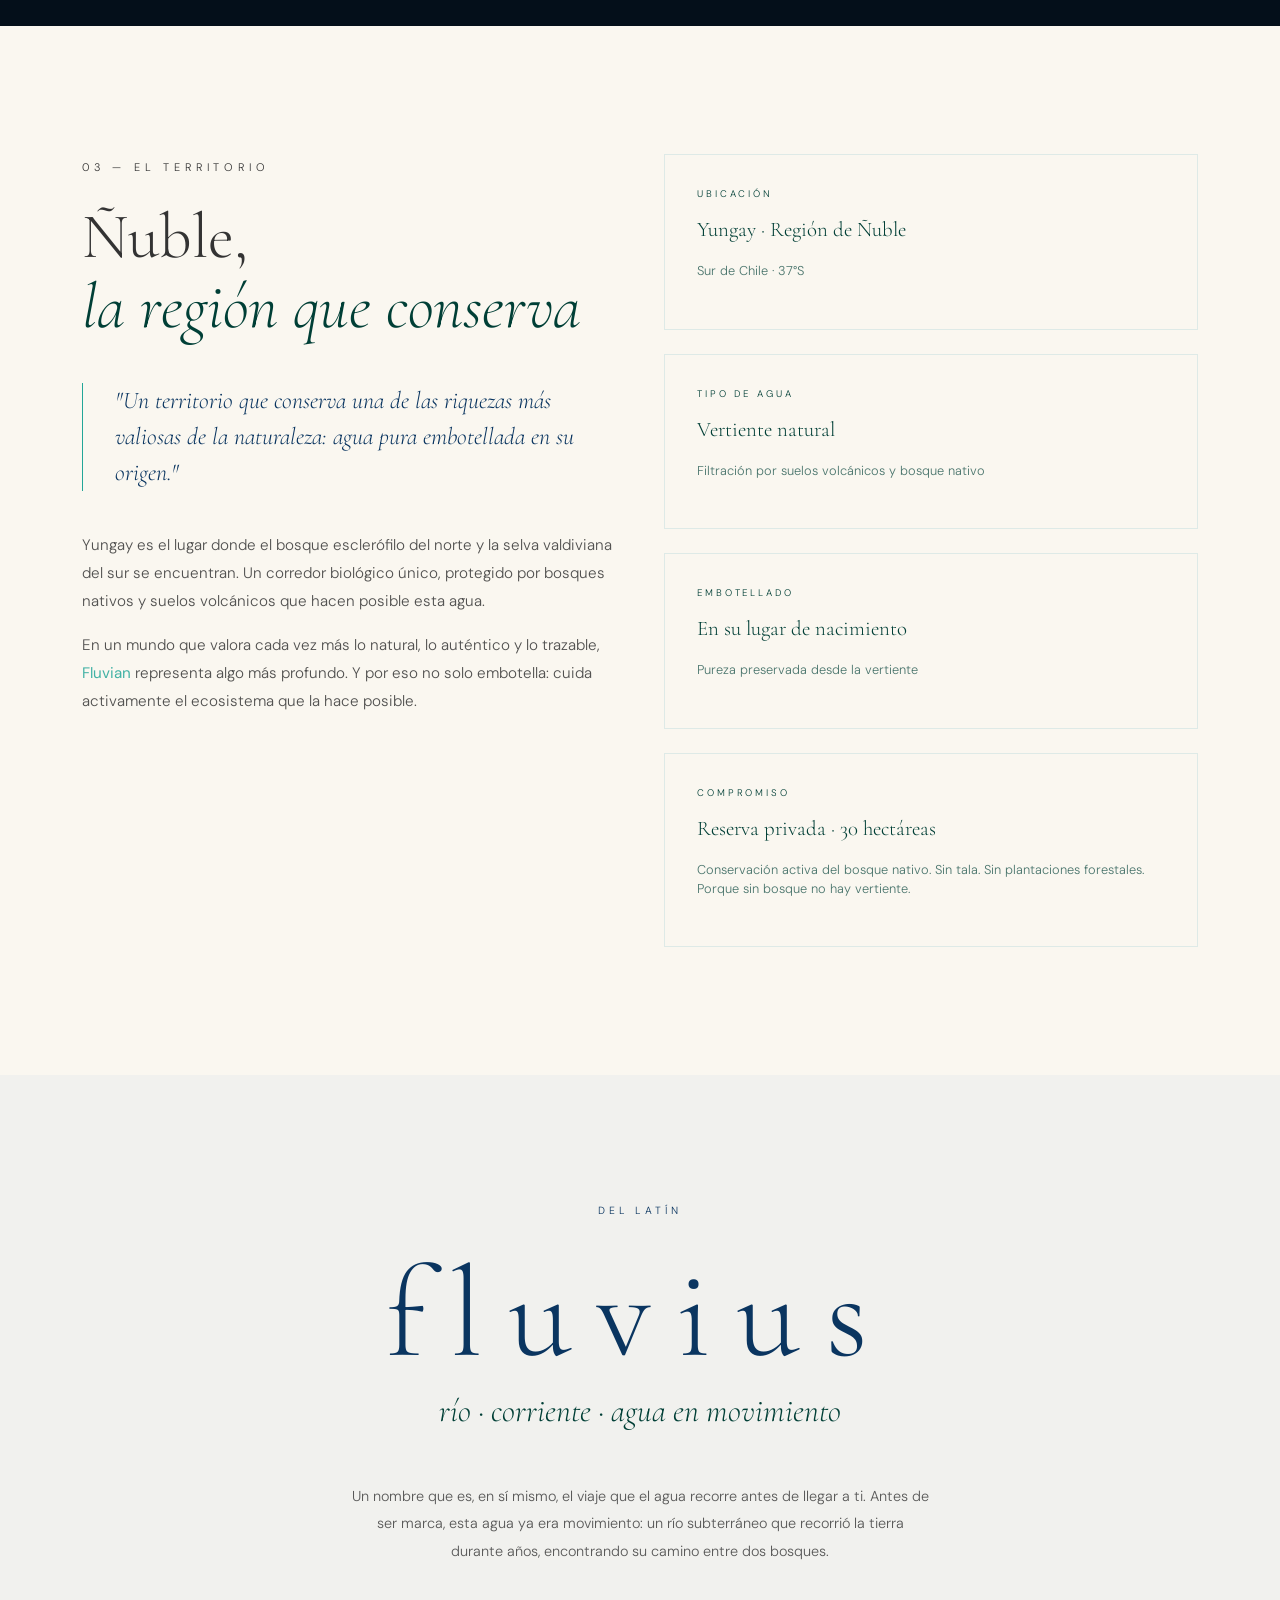
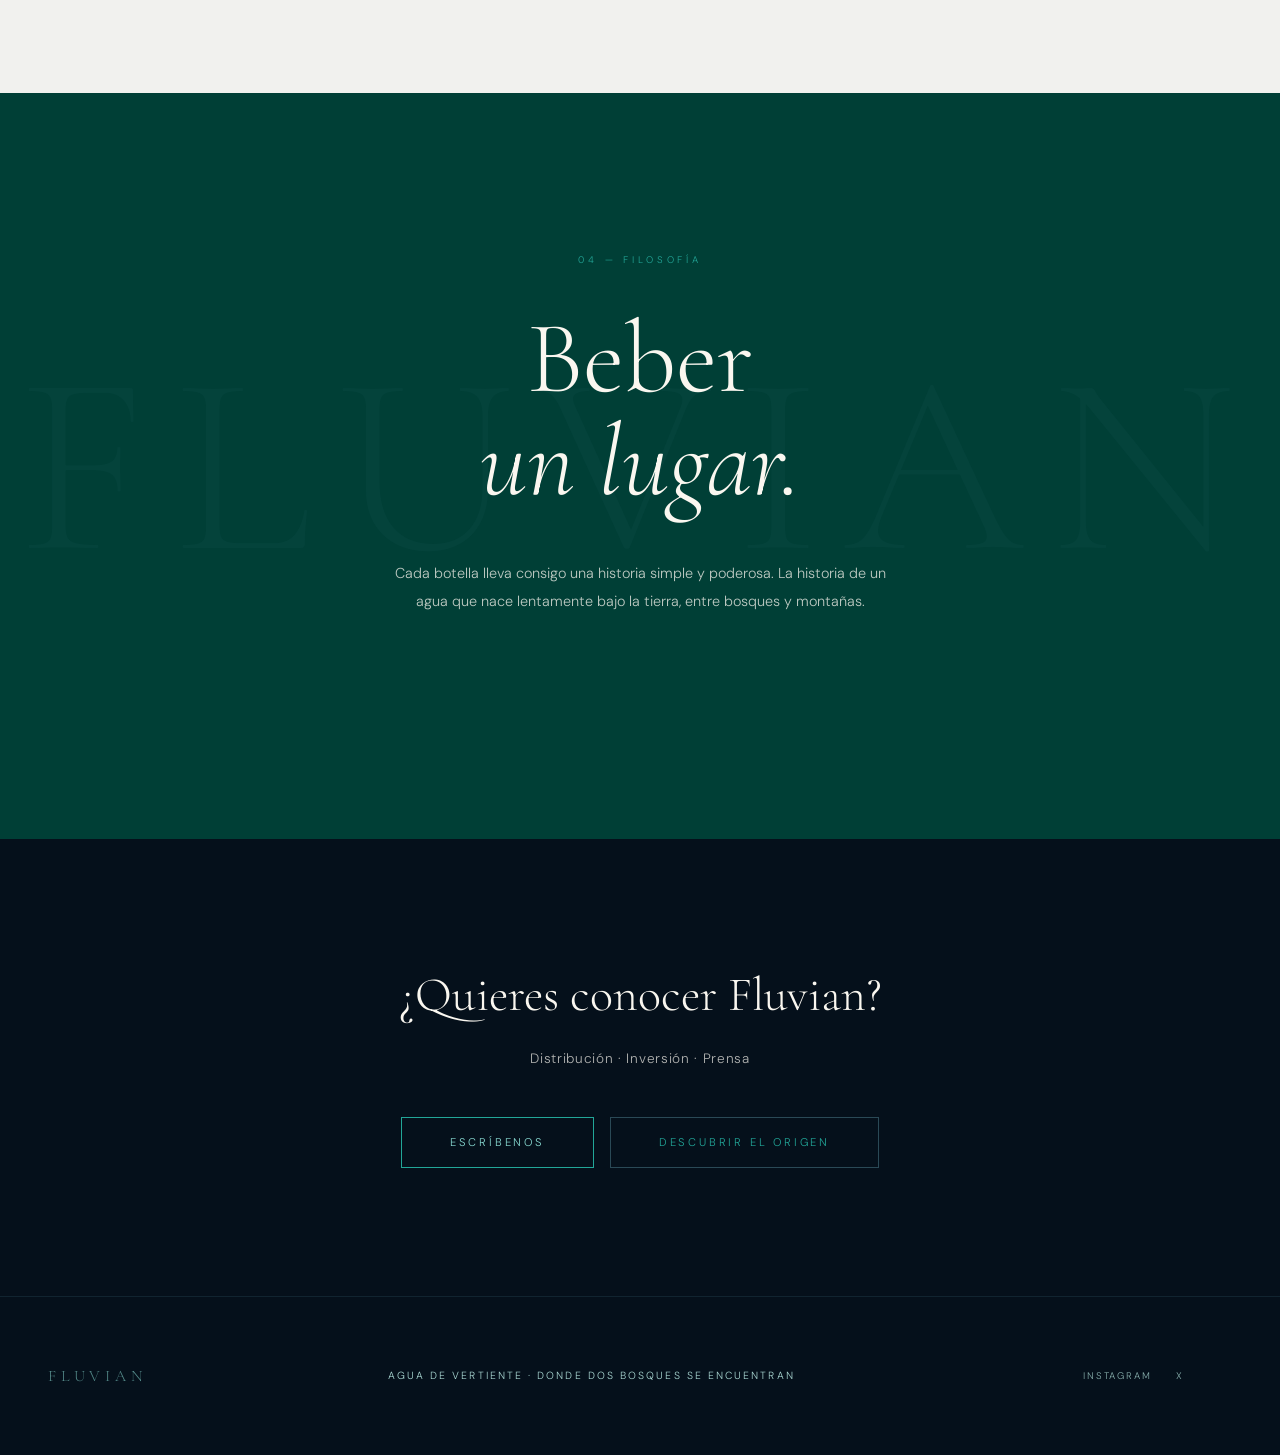
==== commit bea297d7: "Schema: fix Offer price+url+priceValidUntil+sku+mpn; obfuscar email; links redes sociales footer; sa" ====
--- a/index.html
+++ b/index.html
@@ -78,7 +78,10 @@
             "contactType": "customer service",
             "email": "contacto@fluvian.cl"
           },
-          "sameAs": []
+          "sameAs": [
+            "https://www.instagram.com/fluvian.cl",
+            "https://www.twitter.com/fluvian_cl"
+          ]
         },
         {
           "@type": "Product",
@@ -93,10 +96,15 @@
             "@id": "https://fluvian.cl/#organization"
           },
           "url": "https://fluvian.cl",
+          "sku": "FLV-500ML",
+          "mpn": "FLUVIAN-VERTIENTE",
           "offers": {
             "@type": "Offer",
+            "url": "https://fluvian.cl/#cta",
             "availability": "https://schema.org/InStoreOnly",
+            "price": "0",
             "priceCurrency": "CLP",
+            "priceValidUntil": "2027-12-31",
             "seller": {
               "@id": "https://fluvian.cl/#organization"
             }
@@ -328,7 +336,7 @@
                 <h2 class="cta-title">¿Quieres conocer Fluvian?</h2>
                 <p class="cta-sub">Distribución · Inversión · Prensa</p>
                 <div class="d-flex flex-wrap gap-3 justify-content-center">
-                    <a href="mailto:contacto@fluvian.cl" class="cta-btn">Escríbenos</a>
+                    <a href="#" onclick="this.href='mai'+'lto:'+'contacto'+'@'+'fluvian.cl'" class="cta-btn">Escríbenos</a>
                     <a href="#origen" class="cta-btn cta-btn--secondary">Descubrir el origen</a>
                 </div>
             </div>
@@ -339,6 +347,10 @@
     <footer class="d-flex align-items-center justify-content-between flex-wrap gap-3">
         <span class="footer-logo">FLUVIAN</span>
         <span class="footer-tagline">Agua de Vertiente · Donde dos bosques se encuentran</span>
+        <nav class="footer-social" aria-label="Redes sociales">
+            <a href="https://www.instagram.com/fluvian.cl" rel="noopener" target="_blank" aria-label="Instagram de Fluvian" class="footer-social__link">Instagram</a>
+            <a href="https://www.twitter.com/fluvian_cl" rel="noopener" target="_blank" aria-label="X/Twitter de Fluvian" class="footer-social__link">X</a>
+        </nav>
     </footer>
 
     <script>
@@ -369,3 +381,4 @@
     <script src="https://cdn.jsdelivr.net/npm/bootstrap@5.3.0/dist/js/bootstrap.bundle.min.js"></script>
 </body>
 </html>
+
--- a/style.css
+++ b/style.css
@@ -1,661 +1,84 @@
-*,
-*::before,
-*::after {
-  box-sizing: border-box;
-  margin: 0;
-  padding: 0;
-}
+*,*::before,*::after{box-sizing:border-box;margin:0;padding:0}
+:root{--ink:#05101b;--deep:#333333;--slate:#0a3560;--green:#003f36;--teal:#22a698;--glass:#22a698;--frost:#89dbd3;--cream:#faf7f0;--warm:#faf7f0;--white:#faf7f0;--serif:'Cormorant Garamond',Georgia,serif;--sans:'DM Sans',sans-serif}
+html{scroll-behavior:smooth}
+body{background:var(--ink);color:var(--cream);font-family:var(--sans);font-weight:300;overflow-x:hidden}
+.btn-fluvian{display:inline-block;padding:1rem 3rem;border:1px solid var(--cream);color:var(--cream);font-family:var(--sans);font-size:.7rem;letter-spacing:.25em;text-transform:uppercase;text-decoration:none;transition:background .4s,color .4s;cursor:pointer;background:transparent;margin-top:2rem}
+nav{padding:1.5rem 3rem;mix-blend-mode:normal}
+.navbar-brand{font-family:var(--serif);font-size:1.25rem;letter-spacing:.35em;color:var(--white)!important;font-weight:400}
+.navbar-nav .nav-link{font-family:var(--sans);font-size:.7rem;letter-spacing:.2em;text-transform:uppercase;color:var(--white)!important;opacity:.7;transition:opacity .3s}
+.navbar-nav .nav-link:hover{opacity:1}
+#hero{min-height:100vh;display:flex;flex-direction:column;align-items:center;justify-content:center;position:relative;overflow:hidden;text-align:center;padding:6rem 2rem 4rem}
+.hero-bg{position:absolute;inset:0;background:#08111a}
+.hero-video{position:absolute;inset:0;width:100%;height:100%;object-fit:cover;opacity:.55;z-index:0}
+.hero-overlay{position:absolute;inset:0;opacity:0;background:linear-gradient(to bottom,rgba(8,17,26,.3) 0%,rgba(8,17,26,.1) 40%,rgba(8,17,26,.6) 80%,rgba(8,17,26,.95) 100%);z-index:1}
+.hero-content{position:relative;z-index:2}
+.hero-label{font-family:var(--sans);font-size:16px;letter-spacing:.35em;text-transform:uppercase;color:var(--cream);font-variant:all-small-caps;margin-bottom:4rem;display:block;animation:fadeUp 1.2s ease forwards;animation-delay:.2s;opacity:0}
+.hero-sub{font-family:var(--serif);font-size:clamp(18px,1.5vw,32px);font-weight:300;font-style:italic;color:var(--cream);margin-top:2rem;letter-spacing:.05em;animation:fadeUp 1.4s ease forwards;animation-delay:.9s;opacity:0}
+@keyframes fadeUp{from{opacity:0;transform:translateY(24px)}to{opacity:1;transform:translateY(0)}}
+section{position:relative}
+.reveal{opacity:0;transform:translateY(32px);transition:opacity .9s ease,transform .9s ease}
+.reveal.visible{opacity:1;transform:translateY(0)}
+.section-num{font-family:var(--sans);font-size:16px;font-variant:all-small-caps;letter-spacing:.3em;text-transform:uppercase;color:var(--deep);margin-bottom:1.5rem;display:block}
+.section-title{font-family:var(--serif);font-size:clamp(2.5rem,5vw,4rem);font-weight:300;line-height:1.1;color:var(--deep);margin-bottom:2rem}
+.section-title em{font-style:italic;color:var(--green)}
+.body-text{font-family:var(--sans);font-size:.95rem;line-height:1.85;color:var(--deep);opacity:.85}
+#origen{padding:8rem 2rem;background:rgb(241,241,238)}
+#viaje{padding:8rem 2rem;background:var(--cream)}
+.journey-header{margin-bottom:5rem}
+.journey-steps{display:flex;flex-direction:column;align-items:center;gap:0;max-width:700px;margin:0 auto}
+.step{display:grid;grid-template-columns:1fr 60px 1fr;gap:0 1.5rem;align-items:stretch;width:100%}
+.step:nth-child(odd) .step-text{grid-column:1;text-align:right}
+.step:nth-child(odd) .step-center{grid-column:2}
+.step:nth-child(odd) .step-empty{grid-column:3}
+.step:nth-child(even) .step-empty{grid-column:1}
+.step:nth-child(even) .step-center{grid-column:2}
+.step:nth-child(even) .step-text{grid-column:3;text-align:left}
+.step-center{display:flex;flex-direction:column;align-items:center;align-self:stretch}
+.step-dot{width:12px;height:12px;border-radius:50%;background:var(--teal);border:2px solid var(--glass);flex-shrink:0;position:relative;z-index:2;margin-top:6px}
+.step-dot--frost{background:var(--frost);border-color:var(--frost);box-shadow:0 0 12px rgba(184,216,226,.5)}
+.step-dot--final{background:var(--frost);border-color:var(--white);width:18px;height:18px;box-shadow:0 0 20px rgba(184,216,226,.4)}
+.step-line{width:1px;flex:1;min-height:60px;background:linear-gradient(to bottom,var(--teal),rgba(46,125,140,.2));margin:4px 0}
+.step:last-child .step-line{display:none}
+.step-title{font-family:var(--serif);font-size:1.2rem;font-weight:400;color:var(--deep);margin-bottom:.5rem;line-height:1.3}
+.step-title--lg{font-size:1.4rem}
+.step-desc{font-family:var(--sans);font-size:.82rem;line-height:1.7;color:var(--deep);opacity:.7;max-width:220px}
+.step-desc--wide{opacity:.9;max-width:240px}
+.step:nth-child(odd) .step-desc{margin-left:auto}
+#vertiente{padding:10rem 2rem;text-align:center;position:relative;overflow:hidden}
+.vertiente-overlay{position:absolute;inset:0;background:rgba(5,16,27,.55);z-index:0}
+.statement{font-family:var(--serif);font-size:clamp(2rem,5vw,4.5rem);font-weight:300;line-height:1.2;color:var(--white);max-width:900px;margin:0 auto;position:relative;z-index:1}
+.statement em{font-style:italic;color:var(--frost)}
+#territorio{padding:8rem 2rem;background:var(--cream)}
+.quote-block{border-left:1px solid var(--teal);padding-left:2rem;margin:2.5rem 0}
+.quote-block p{font-family:var(--serif);font-size:1.5rem;font-style:italic;font-weight:300;line-height:1.5;color:var(--slate)}
+.info-card{border:1px solid rgba(111,180,194,.2);padding:2rem}
+.info-card__label{font-family:var(--sans);font-size:.6rem;letter-spacing:.3em;text-transform:uppercase;color:var(--green);display:block;margin-bottom:.8rem}
+.info-card__title{font-family:var(--serif);font-size:1.3rem;color:var(--green)}
+.info-card__sub{font-family:var(--sans);font-size:.8rem;color:var(--green);opacity:.7;margin-top:.5rem}
+.text-frost{color:var(--teal)!important;font-weight:400}
+#etimologia{padding:8rem 2rem;background:rgb(241,241,238);text-align:center}
+.etim-word{font-family:var(--serif);font-size:clamp(4rem,10vw,8rem);font-weight:300;letter-spacing:.2em;color:var(--slate);line-height:1;margin-bottom:.5rem}
+.etim-latin{font-family:var(--sans);font-size:.65rem;letter-spacing:.4em;text-transform:uppercase;color:var(--slate);margin-bottom:2rem}
+.etim-def{font-family:var(--serif);font-size:clamp(1.3rem,3vw,2rem);font-weight:300;font-style:italic;color:var(--green);margin-bottom:3rem}
+.etim-body{font-family:var(--sans);font-size:.9rem;line-height:1.9;color:var(--deep);opacity:.8;max-width:580px;margin:0 auto}
+#filosofia{padding:10rem 2rem;text-align:center;background:var(--green);position:relative;overflow:hidden}
+#filosofia::after{content:'FLUVIAN';position:absolute;font-family:var(--serif);font-size:20vw;font-weight:300;letter-spacing:.1em;color:rgba(111,180,194,.04);top:50%;left:50%;transform:translate(-50%,-50%);white-space:nowrap;pointer-events:none;z-index:0}
+.filosofia-inner{position:relative;z-index:1}
+.beber-label{font-family:var(--sans);font-size:.6rem;letter-spacing:.4em;text-transform:uppercase;color:var(--glass);margin-bottom:2.5rem;display:block}
+.beber-statement{font-family:var(--serif);font-size:clamp(3rem,8vw,7rem);font-weight:300;line-height:1.0;color:var(--white);margin-bottom:3rem}
+.beber-sub{font-family:var(--sans);font-size:.9rem;line-height:1.9;color:var(--warm);opacity:.75;max-width:500px;margin-bottom:4rem}
+#cta{padding:8rem 2rem;text-align:center;background:var(--ink)}
+.cta-title{font-family:var(--serif);font-size:clamp(2rem,4vw,3rem);font-weight:300;color:var(--white);margin-bottom:1.5rem}
+.cta-sub{font-family:var(--sans);font-size:.85rem;color:var(--warm);opacity:.7;margin-bottom:3rem;letter-spacing:.05em}
+.cta-btn{display:inline-block;padding:1rem 3rem;border:1px solid var(--glass);color:var(--frost);font-family:var(--sans);font-size:.7rem;letter-spacing:.25em;text-transform:uppercase;text-decoration:none;transition:background .4s,color .4s;cursor:pointer;background:transparent}
+.cta-btn:hover{background:rgba(111,180,194,.12);color:var(--white)}
+.cta-btn--secondary{border-color:rgba(111,180,194,.35);color:var(--glass)}
+footer{padding:3rem;border-top:1px solid rgba(111,180,194,.12)}
+.footer-logo{font-family:var(--serif);font-size:1rem;letter-spacing:.3em;color:var(--frost);opacity:.6}
+/* Footer tagline con contraste corregido (era 2.43:1, ahora >4.5:1) */
+.footer-tagline{font-family:var(--sans);font-size:.65rem;letter-spacing:.2em;text-transform:uppercase;color:#aad8d3;opacity:1}
+@media(max-width:768px){nav{padding:1.2rem 1.5rem}.step{grid-template-columns:40px 1fr;gap:0}.step:nth-child(odd) .step-text,.step:nth-child(even) .step-text{grid-column:2;text-align:left;padding:.25rem 0 1.5rem}.step:nth-child(odd) .step-center,.step:nth-child(even) .step-center{grid-column:1;grid-row:1}.step:nth-child(odd) .step-text,.step:nth-child(even) .step-text{grid-row:1}.step-empty{display:none!important}.step-desc,.step:nth-child(odd) .step-desc{margin-left:0;max-width:100%}footer{flex-direction:column;text-align:center}}
 
-:root {
-  --ink: #05101b;
-  --deep: #333333;
-  --slate: #0a3560;
-    --green: #003f36;
-  --teal: #22a698;
-  --glass: #22a698;
-  --frost: #89dbd3;
-  --cream: #faf7f0;
-  --warm: #faf7f0;
-  --white: #faf7f0;
-  --serif: 'Cormorant Garamond', Georgia, serif;
-  --sans: 'DM Sans', sans-serif;
-}
-
-html {
-  scroll-behavior: smooth;
-}
-
-body {
-  background: var(--ink);
-  color: var(--cream);
-  font-family: var(--sans);
-  font-weight: 300;
-  overflow-x: hidden;
-}
-
-/* ── CUSTOM BUTTON ── */
-.btn-fluvian {
-  display: inline-block;
-  padding: 1rem 3rem;
-  border: 1px solid var(--cream);
-  color: var(--cream);
-  font-family: var(--sans);
-  font-size: 0.7rem;
-  letter-spacing: 0.25em;
-  text-transform: uppercase;
-  text-decoration: none;
-  transition: background 0.4s, color 0.4s;
-  cursor: pointer;
-  background: transparent;
-  margin-top: 2rem;
-}
-
-/* ── NAV – brand overrides over Bootstrap ── */
-nav {
-  padding: 1.5rem 3rem;
-  mix-blend-mode: normal;
-}
-
-.navbar-brand {
-  font-family: var(--serif);
-  font-size: 1.25rem;
-  letter-spacing: 0.35em;
-  color: var(--white) !important;
-  font-weight: 400;
-}
-
-.navbar-nav .nav-link {
-  font-family: var(--sans);
-  font-size: 0.7rem;
-  letter-spacing: 0.2em;
-  text-transform: uppercase;
-  color: var(--white) !important;
-  opacity: 0.7;
-  transition: opacity 0.3s;
-}
-
-.navbar-nav .nav-link:hover {
-  opacity: 1;
-}
-
-/* ── HERO ── */
-#hero {
-  min-height: 100vh;
-  display: flex;
-  flex-direction: column;
-  align-items: center;
-  justify-content: center;
-  position: relative;
-  overflow: hidden;
-  text-align: center;
-  padding: 6rem 2rem 4rem;
-}
-
-.hero-bg {
-  position: absolute;
-  inset: 0;
-  background: #08111a;
-}
-
-.hero-video {
-  position: absolute;
-  inset: 0;
-  width: 100%;
-  height: 100%;
-  object-fit: cover;
-  opacity: 0.55;
-  z-index: 0;
-}
-
-.hero-overlay {
-  position: absolute;
-  inset: 0;
-  opacity: 0;
-  background: linear-gradient(to bottom,
-      rgba(8, 17, 26, 0.3) 0%,
-      rgba(8, 17, 26, 0.1) 40%,
-      rgba(8, 17, 26, 0.6) 80%,
-      rgba(8, 17, 26, 0.95) 100%);
-  z-index: 1;
-}
-
-.hero-content {
-  position: relative;
-  z-index: 2;
-}
-
-.hero-label {
-  font-family: var(--sans);
-  font-size: 16px;
-  letter-spacing: 0.35em;
-  text-transform: uppercase;
-  color: var(--cream);
-  font-variant: all-small-caps;
-  margin-bottom: 4rem;
-  display: block;
-  animation: fadeUp 1.2s ease forwards;
-  animation-delay: 0.2s;
-  opacity: 0;
-}
-
-.hero-sub {
-  font-family: var(--serif);
-  font-size: clamp(18px, 1.5vw, 32px);
-  font-weight: 300;
-  font-style: italic;
-  color: var(--cream);
-  margin-top: 2rem;
-  letter-spacing: 0.05em;
-  animation: fadeUp 1.4s ease forwards;
-  animation-delay: 0.9s;
-  opacity: 0;
-}
-
-@keyframes fadeUp {
-  from {
-    opacity: 0;
-    transform: translateY(24px);
-  }
-
-  to {
-    opacity: 1;
-    transform: translateY(0);
-  }
-}
-
-/* ── SECTIONS COMMON ── */
-section {
-  position: relative;
-}
-
-.reveal {
-  opacity: 0;
-  transform: translateY(32px);
-  transition: opacity 0.9s ease, transform 0.9s ease;
-}
-
-.reveal.visible {
-  opacity: 1;
-  transform: translateY(0);
-}
-
-.section-num {
-  font-family: var(--sans);
-  font-size: 16px;
-  font-variant: all-small-caps;
-  letter-spacing: 0.3em;
-  text-transform: uppercase;
-  color: var(--deep);
-  margin-bottom: 1.5rem;
-  display: block;
-}
-
-.section-title {
-  font-family: var(--serif);
-  font-size: clamp(2.5rem, 5vw, 4rem);
-  font-weight: 300;
-  line-height: 1.1;
-  color: var(--deep);
-  margin-bottom: 2rem;
-}
-
-.section-title em {
-  font-style: italic;
-  color: var(--green);
-}
-
-.body-text {
-  font-family: var(--sans);
-  font-size: 0.95rem;
-  line-height: 1.85;
-  color: var(--deep);
-  opacity: 0.85;
-}
-
-/* ── ORIGEN ── */
-#origen {
-  padding: 8rem 2rem;
-  background: rgb(241, 241, 238);
-}
-
-/* ── VIAJE ── */
-#viaje {
-  padding: 8rem 2rem;
-  background: var(--cream);
-}
-
-.journey-header {
-  margin-bottom: 5rem;
-}
-
-.journey-steps {
-  display: flex;
-  flex-direction: column;
-  align-items: center;
-  gap: 0;
-  max-width: 700px;
-  margin: 0 auto;
-}
-
-.step {
-  display: grid;
-  grid-template-columns: 1fr 60px 1fr;
-  gap: 0 1.5rem;
-  align-items: stretch;
-  width: 100%;
-}
-
-.step:nth-child(odd) .step-text {
-  grid-column: 1;
-  text-align: right;
-}
-
-.step:nth-child(odd) .step-center {
-  grid-column: 2;
-}
-
-.step:nth-child(odd) .step-empty {
-  grid-column: 3;
-}
-
-.step:nth-child(even) .step-empty {
-  grid-column: 1;
-}
-
-.step:nth-child(even) .step-center {
-  grid-column: 2;
-}
-
-.step:nth-child(even) .step-text {
-  grid-column: 3;
-  text-align: left;
-}
-
-.step-center {
-  display: flex;
-  flex-direction: column;
-  align-items: center;
-  align-self: stretch;
-}
-
-.step-dot {
-  width: 12px;
-  height: 12px;
-  border-radius: 50%;
-  background: var(--teal);
-  border: 2px solid var(--glass);
-  flex-shrink: 0;
-  position: relative;
-  z-index: 2;
-  margin-top: 6px;
-}
-
-/* Step dot modifiers */
-.step-dot--frost {
-  background: var(--frost);
-  border-color: var(--frost);
-  box-shadow: 0 0 12px rgba(184, 216, 226, 0.5);
-}
-
-.step-dot--final {
-  background: var(--frost);
-  border-color: var(--white);
-  width: 18px;
-  height: 18px;
-  box-shadow: 0 0 20px rgba(184, 216, 226, 0.4);
-}
-
-.step-line {
-  width: 1px;
-  flex: 1;
-  min-height: 60px;
-  background: linear-gradient(to bottom, var(--teal), rgba(46, 125, 140, 0.2));
-  margin: 4px 0;
-}
-
-.step:last-child .step-line {
-  display: none;
-}
-
-.step-title {
-  font-family: var(--serif);
-  font-size: 1.2rem;
-  font-weight: 400;
-  color: var(--deep);
-  margin-bottom: 0.5rem;
-  line-height: 1.3;
-}
-
-.step-title--lg {
-  font-size: 1.4rem;
-}
-
-.step-desc {
-  font-family: var(--sans);
-  font-size: 0.82rem;
-  line-height: 1.7;
-  color: var(--deep);
-  opacity: 0.7;
-  max-width: 220px;
-}
-
-.step-desc--wide {
-  opacity: 0.9;
-  max-width: 240px;
-}
-
-.step:nth-child(odd) .step-desc {
-  margin-left: auto;
-}
-
-/* ── VERTIENTE (statement) ── */
-#vertiente {
-  padding: 10rem 2rem;
-  text-align: center;
-  position: relative;
-  overflow: hidden;
-}
-
-.statement {
-  font-family: var(--serif);
-  font-size: clamp(2rem, 5vw, 4.5rem);
-  font-weight: 300;
-  line-height: 1.2;
-  color: var(--white);
-  max-width: 900px;
-  margin: 0 auto;
-  position: relative;
-  z-index: 1;
-}
-
-.statement em {
-  font-style: italic;
-  color: var(--frost);
-}
-
-.statement-sub {
-  font-family: var(--sans);
-  font-size: 0.9rem;
-  letter-spacing: 0.12em;
-  color: var(--glass);
-  margin-top: 3rem;
-  position: relative;
-  z-index: 1;
-}
-
-/* ── TERRITORIO ── */
-#territorio {
-  padding: 8rem 2rem;
-  background: var(--cream);
-}
-
-.quote-block {
-  border-left: 1px solid var(--teal);
-  padding-left: 2rem;
-  margin: 2.5rem 0;
-}
-
-.quote-block p {
-  font-family: var(--serif);
-  font-size: 1.5rem;
-  font-style: italic;
-  font-weight: 300;
-  line-height: 1.5;
-  color: var(--slate);
-}
-
-/* Info cards (replaces inline styles in territorio) */
-.info-card {
-  border: 1px solid rgba(111, 180, 194, 0.2);
-  padding: 2rem;
-}
-
-.info-card__label {
-  font-family: var(--sans);
-  font-size: 0.6rem;
-  letter-spacing: 0.3em;
-  text-transform: uppercase;
-  color: var(--green);
-  display: block;
-  margin-bottom: 0.8rem;
-}
-
-.info-card__title {
-  font-family: var(--serif);
-  font-size: 1.3rem;
-  color: var(--green);}
-
-.info-card__sub {
-  font-family: var(--sans);
-  font-size: 0.8rem;
-  color: var(--green);
-    opacity: 0.7;
-  margin-top: 0.5rem;
-}
-
-/* Utility: frost-colored text */
-.text-frost {
-  color: var(--teal) !important;
-  font-weight: 400;
-}
-
-/* ── ETIMOLOGÍA ── */
-#etimologia {
-  padding: 8rem 2rem;
-  background: rgb(241, 241, 238);
-    text-align: center;
-}
-
-.etim-word {
-  font-family: var(--serif);
-  font-size: clamp(4rem, 10vw, 8rem);
-  font-weight: 300;
-  letter-spacing: 0.2em;
-  color: var(--slate);
-  line-height: 1;
-  margin-bottom: 0.5rem;
-}
-
-.etim-latin {
-  font-family: var(--sans);
-  font-size: 0.65rem;
-  letter-spacing: 0.4em;
-  text-transform: uppercase;
-  color: var(--slate);
-  margin-bottom: 2rem;
-}
-
-.etim-def {
-  font-family: var(--serif);
-  font-size: clamp(1.3rem, 3vw, 2rem);
-  font-weight: 300;
-  font-style: italic;
-  color: var(--green);
-  margin-bottom: 3rem;
-}
-
-.etim-body {
-  font-family: var(--sans);
-  font-size: 0.9rem;
-  line-height: 1.9;
-  color: var(--deep);
-  opacity: 0.8;
-  max-width: 580px;
-  margin: 0 auto;
-}
-
-/* ── FILOSOFÍA ── */
-#filosofia {
-  padding: 10rem 2rem;
-  text-align: center;
-  background: var(--green);
-  position: relative;
-  overflow: hidden;
-}
-
-#filosofia::after {
-  content: 'FLUVIAN';
-  position: absolute;
-  font-family: var(--serif);
-  font-size: 20vw;
-  font-weight: 300;
-  letter-spacing: 0.1em;
-  color: rgba(111, 180, 194, 0.04);
-  top: 50%;
-  left: 50%;
-  transform: translate(-50%, -50%);
-  white-space: nowrap;
-  pointer-events: none;
-  z-index: 0;
-}
-
-.filosofia-inner {
-  position: relative;
-  z-index: 1;
-}
-
-.beber-label {
-  font-family: var(--sans);
-  font-size: 0.6rem;
-  letter-spacing: 0.4em;
-  text-transform: uppercase;
-  color: var(--glass);
-  margin-bottom: 2.5rem;
-  display: block;
-}
-
-.beber-statement {
-  font-family: var(--serif);
-  font-size: clamp(3rem, 8vw, 7rem);
-  font-weight: 300;
-  line-height: 1.0;
-  color: var(--white);
-  margin-bottom: 3rem;
-}
-
-.beber-sub {
-  font-family: var(--sans);
-  font-size: 0.9rem;
-  line-height: 1.9;
-  color: var(--warm);
-  opacity: 0.75;
-  max-width: 500px;
-  margin-bottom: 4rem;
-}
-
-/* ── CTA ── */
-#cta {
-  padding: 8rem 2rem;
-  text-align: center;
-  background:  var(--ink);
-}
-
-.cta-title {
-  font-family: var(--serif);
-  font-size: clamp(2rem, 4vw, 3rem);
-  font-weight: 300;
-  color: var(--white);
-  margin-bottom: 1.5rem;
-}
-
-.cta-sub {
-  font-family: var(--sans);
-  font-size: 0.85rem;
-  color: var(--warm);
-  opacity: 0.7;
-  margin-bottom: 3rem;
-  letter-spacing: 0.05em;
-}
-
-.cta-btn {
-  display: inline-block;
-  padding: 1rem 3rem;
-  border: 1px solid var(--glass);
-  color: var(--frost);
-  font-family: var(--sans);
-  font-size: 0.7rem;
-  letter-spacing: 0.25em;
-  text-transform: uppercase;
-  text-decoration: none;
-  transition: background 0.4s, color 0.4s;
-  cursor: pointer;
-  background: transparent;
-}
-
-.cta-btn:hover {
-  background: rgba(111, 180, 194, 0.12);
-  color: var(--white);
-}
-
-.cta-btn--secondary {
-  border-color: rgba(111, 180, 194, 0.35);
-  color: var(--glass);
-}
-
-/* ── FOOTER ── */
-footer {
-  padding: 3rem;
-  border-top: 1px solid rgba(111, 180, 194, 0.12);
-}
-
-.footer-logo {
-  font-family: var(--serif);
-  font-size: 1rem;
-  letter-spacing: 0.3em;
-  color: var(--frost);
-  opacity: 0.6;
-}
-
-.footer-tagline {
-  font-family: var(--sans);
-  font-size: 0.65rem;
-  letter-spacing: 0.2em;
-  text-transform: uppercase;
-  color: var(--glass);
-  opacity: 0.5;
-}
-
-/* ── RESPONSIVE ── */
-@media (max-width: 768px) {
-  nav {
-    padding: 1.2rem 1.5rem;
-  }
-
-  .step {
-    grid-template-columns: 40px 1fr;
-    gap: 0;
-  }
-
-  .step:nth-child(odd) .step-text,
-  .step:nth-child(even) .step-text {
-    grid-column: 2;
-    text-align: left;
-    padding: 0.25rem 0 1.5rem;
-  }
-
-  .step:nth-child(odd) .step-center,
-  .step:nth-child(even) .step-center {
-    grid-column: 1;
-    grid-row: 1;
-  }
-
-  .step:nth-child(odd) .step-text,
-  .step:nth-child(even) .step-text {
-    grid-row: 1;
-  }
-
-  .step-empty {
-    display: none !important;
-  }
-
-  .step-desc,
-  .step:nth-child(odd) .step-desc {
-    margin-left: 0;
-    max-width: 100%;
-  }
-
-  footer {
-    flex-direction: column;
-    text-align: center;
-  }
-}+.footer-social{display:flex;gap:1.5rem;align-items:center}
+.footer-social__link{font-family:var(--sans);font-size:.6rem;letter-spacing:.2em;text-transform:uppercase;color:#aad8d3;opacity:.8;text-decoration:none;transition:opacity .3s}
+.footer-social__link:hover{opacity:1}
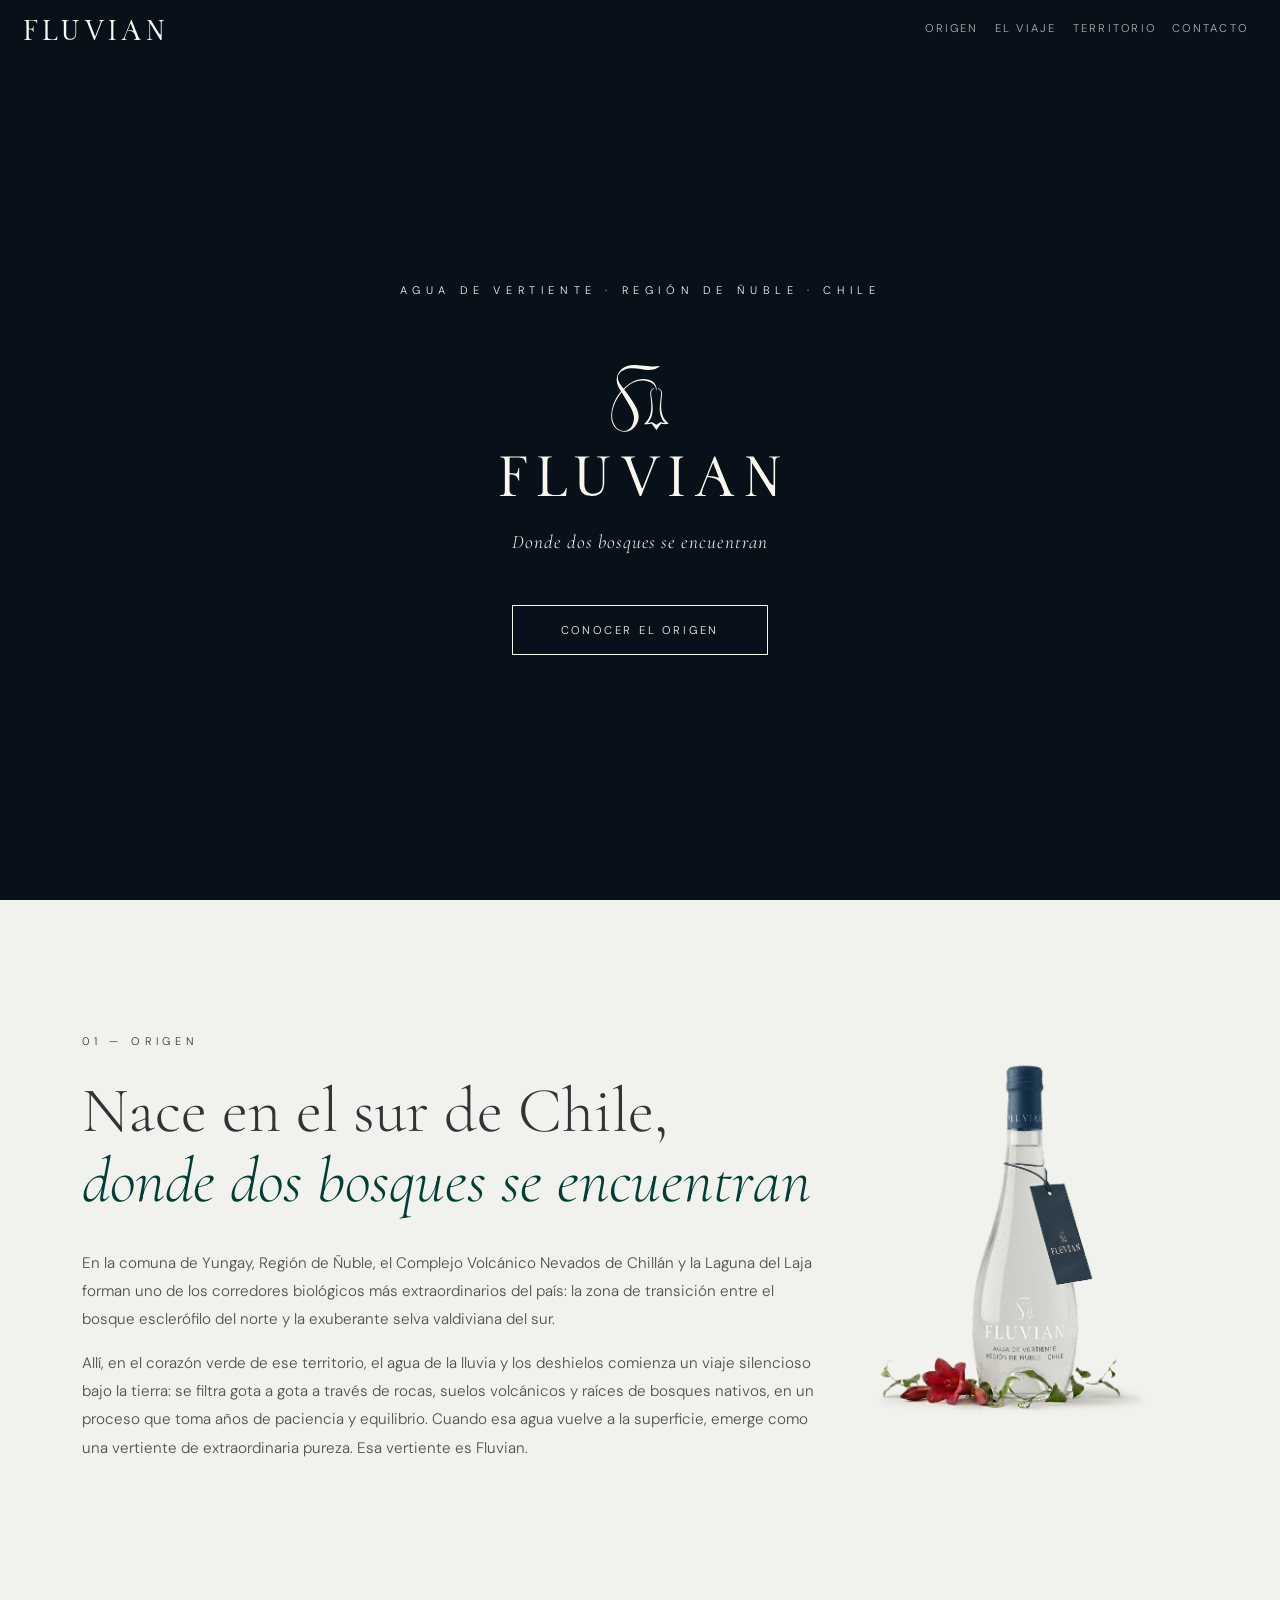
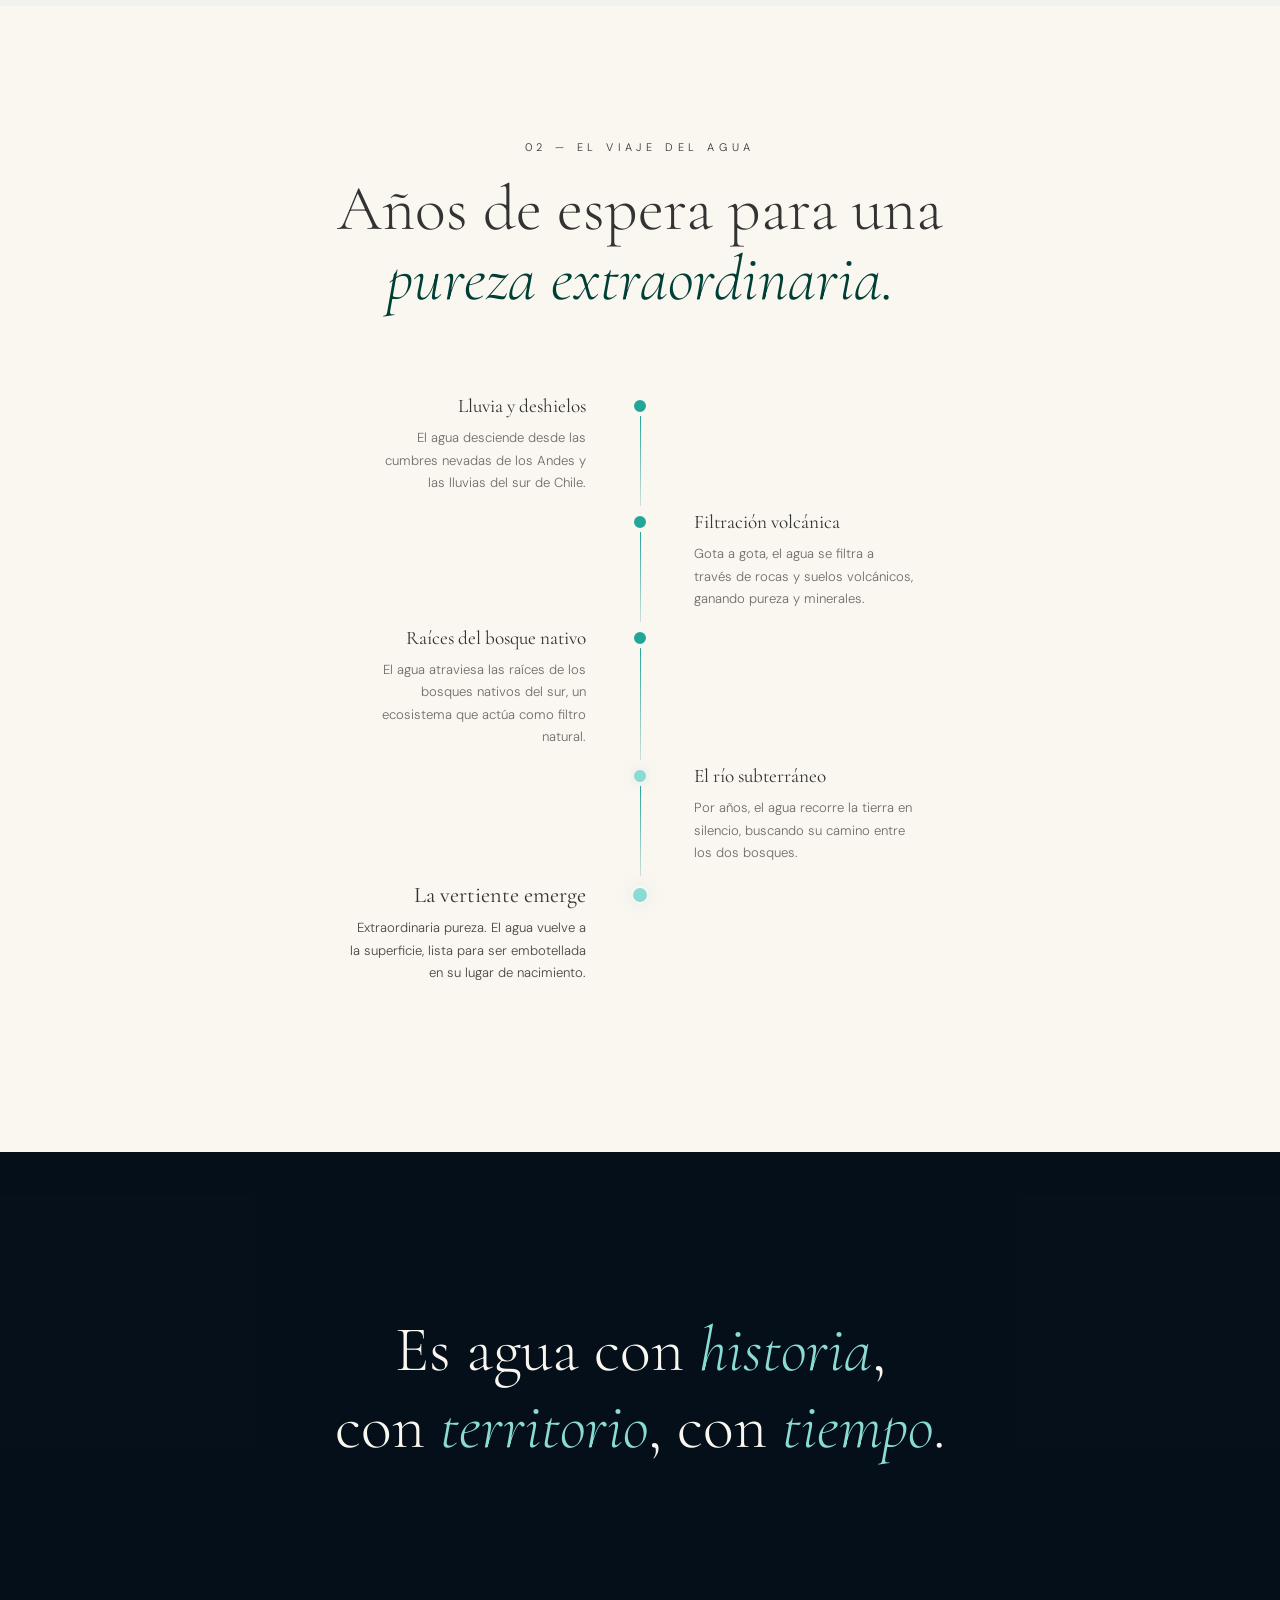
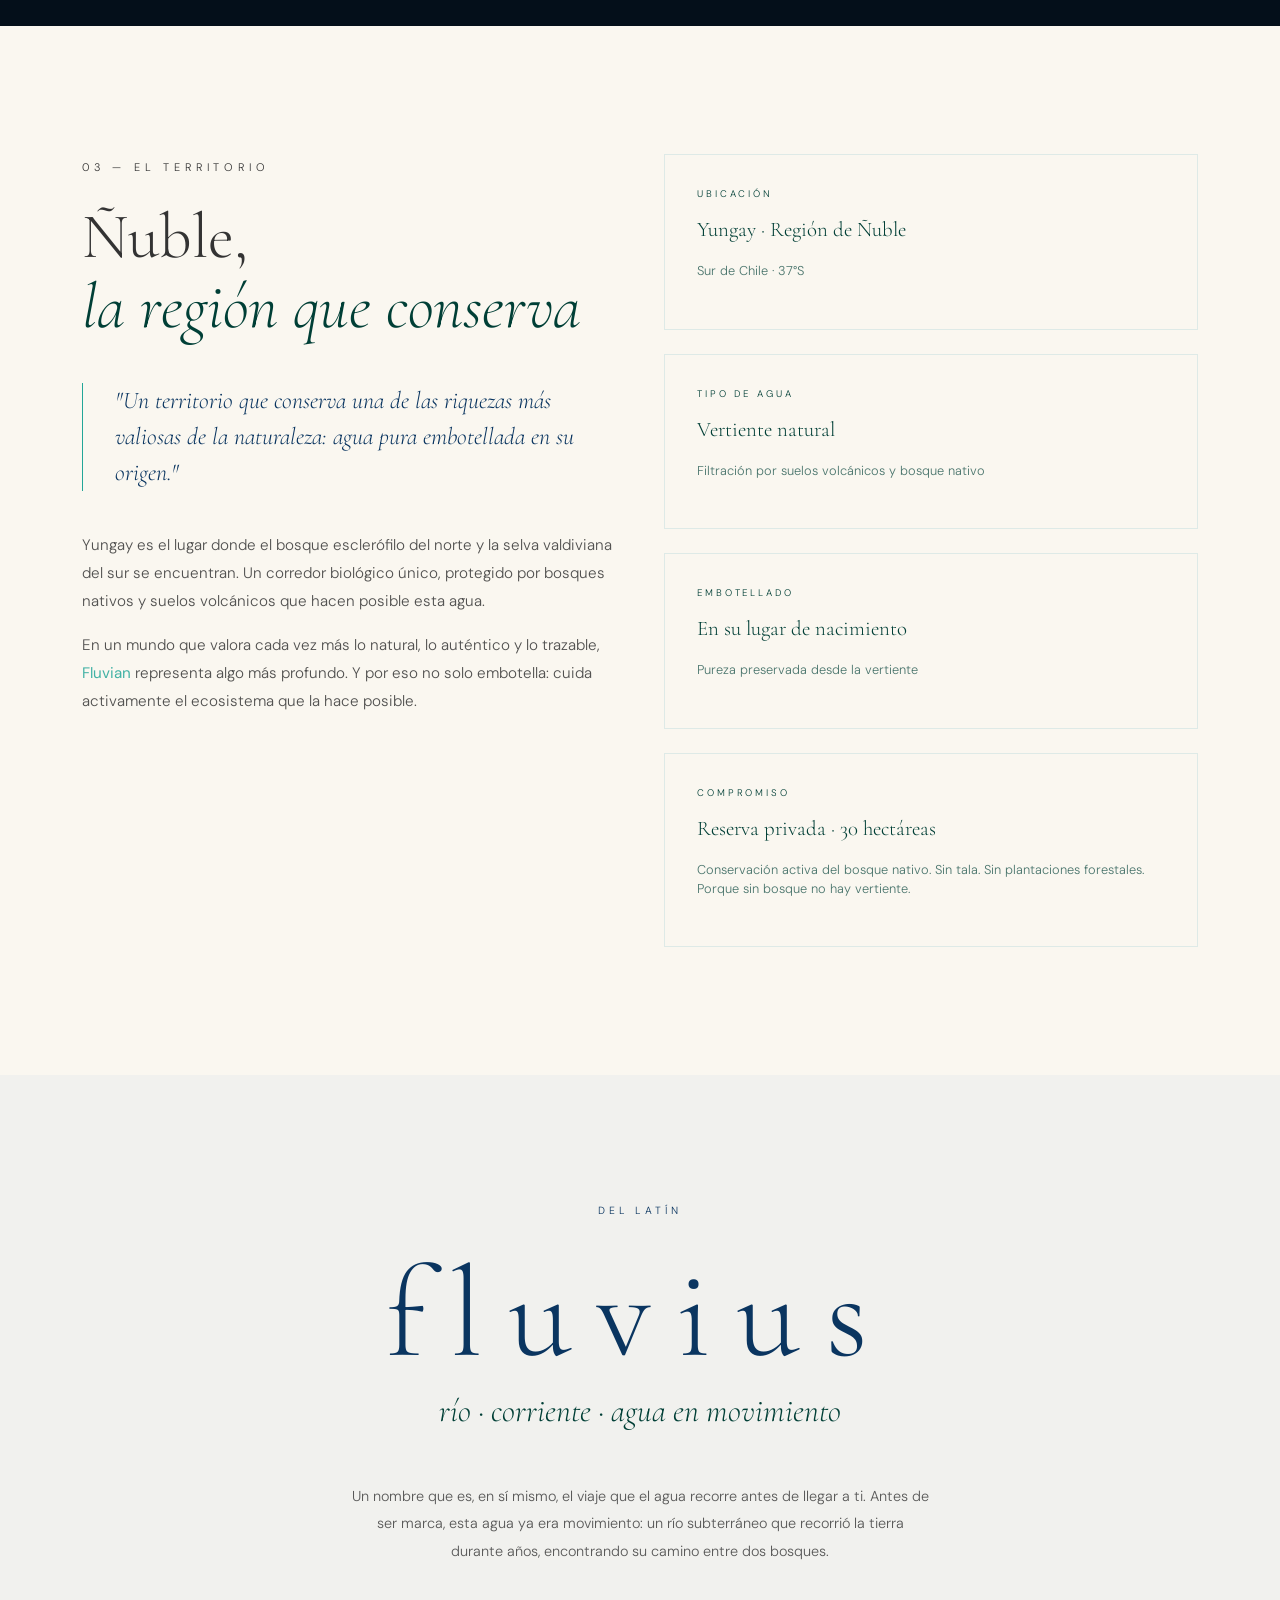
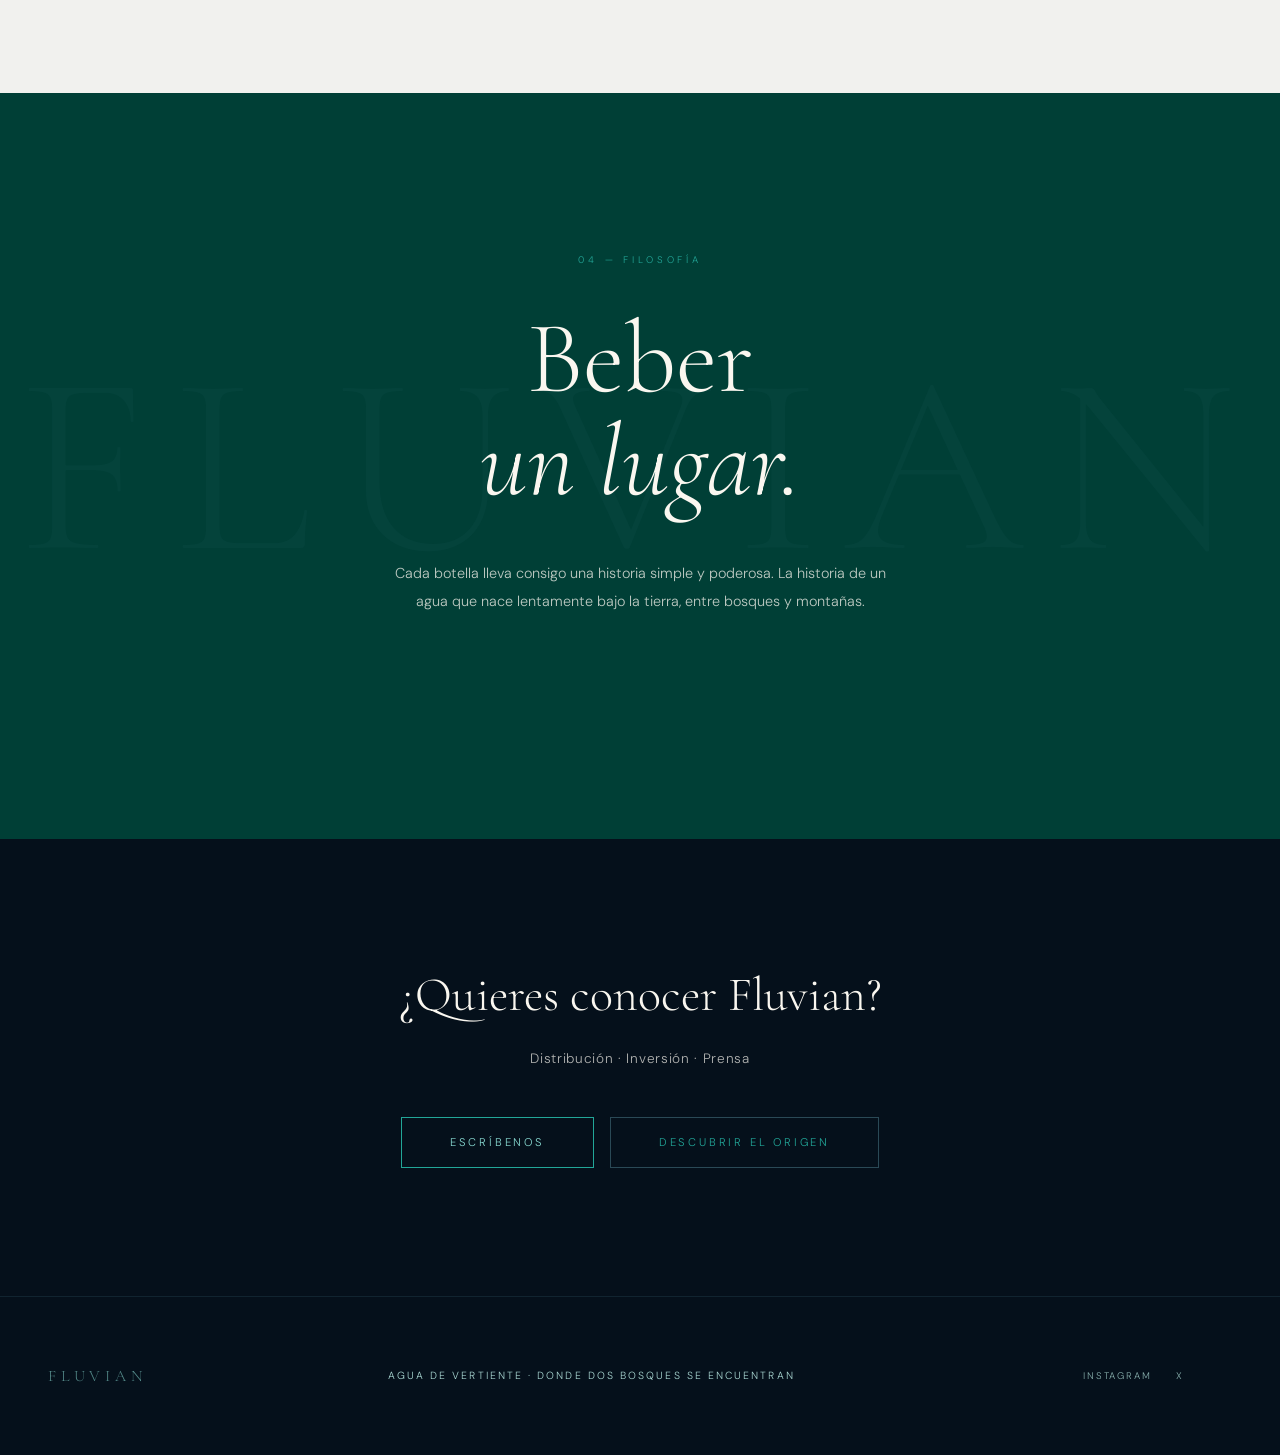
==== commit 6a698d34: "Imágenes migradas a WebP: bg-section, botella-agua" ====
--- a/index.html
+++ b/index.html
@@ -173,7 +173,7 @@
                     <p class="body-text mt-3">Allí, en el corazón verde de ese territorio, el agua de la lluvia y los deshielos comienza un viaje silencioso bajo la tierra: se filtra gota a gota a través de rocas, suelos volcánicos y raíces de bosques nativos, en un proceso que toma años de paciencia y equilibrio. Cuando esa agua vuelve a la superficie, emerge como una vertiente de extraordinaria pureza. Esa vertiente es Fluvian.</p>
                 </div>
                 <div class="reveal col-md-4 mt-4 mt-md-0">
-                    <img src="botella-agua.png" width="400" height="600"
+                    <img src="botella-agua.webp" width="400" height="600"
                         alt="Botella de agua Fluvian – vertiente natural de Yungay, Región de Ñuble"
                         class="img-fluid" loading="lazy">
                 </div>
@@ -258,7 +258,7 @@
 
     <!-- VERTIENTE -->
     <section id="vertiente" aria-label="Declaración de marca"
-        style="background-image: url(bg-section.png); background-attachment: fixed; background-size: cover; position:relative">
+        style="background-image: url(bg-section.webp); background-attachment: fixed; background-size: cover; position:relative">
         <div class="vertiente-overlay" aria-hidden="true"></div>
         <div class="container text-center">
             <p class="statement reveal">
@@ -382,3 +382,4 @@
 </body>
 </html>
 
+
